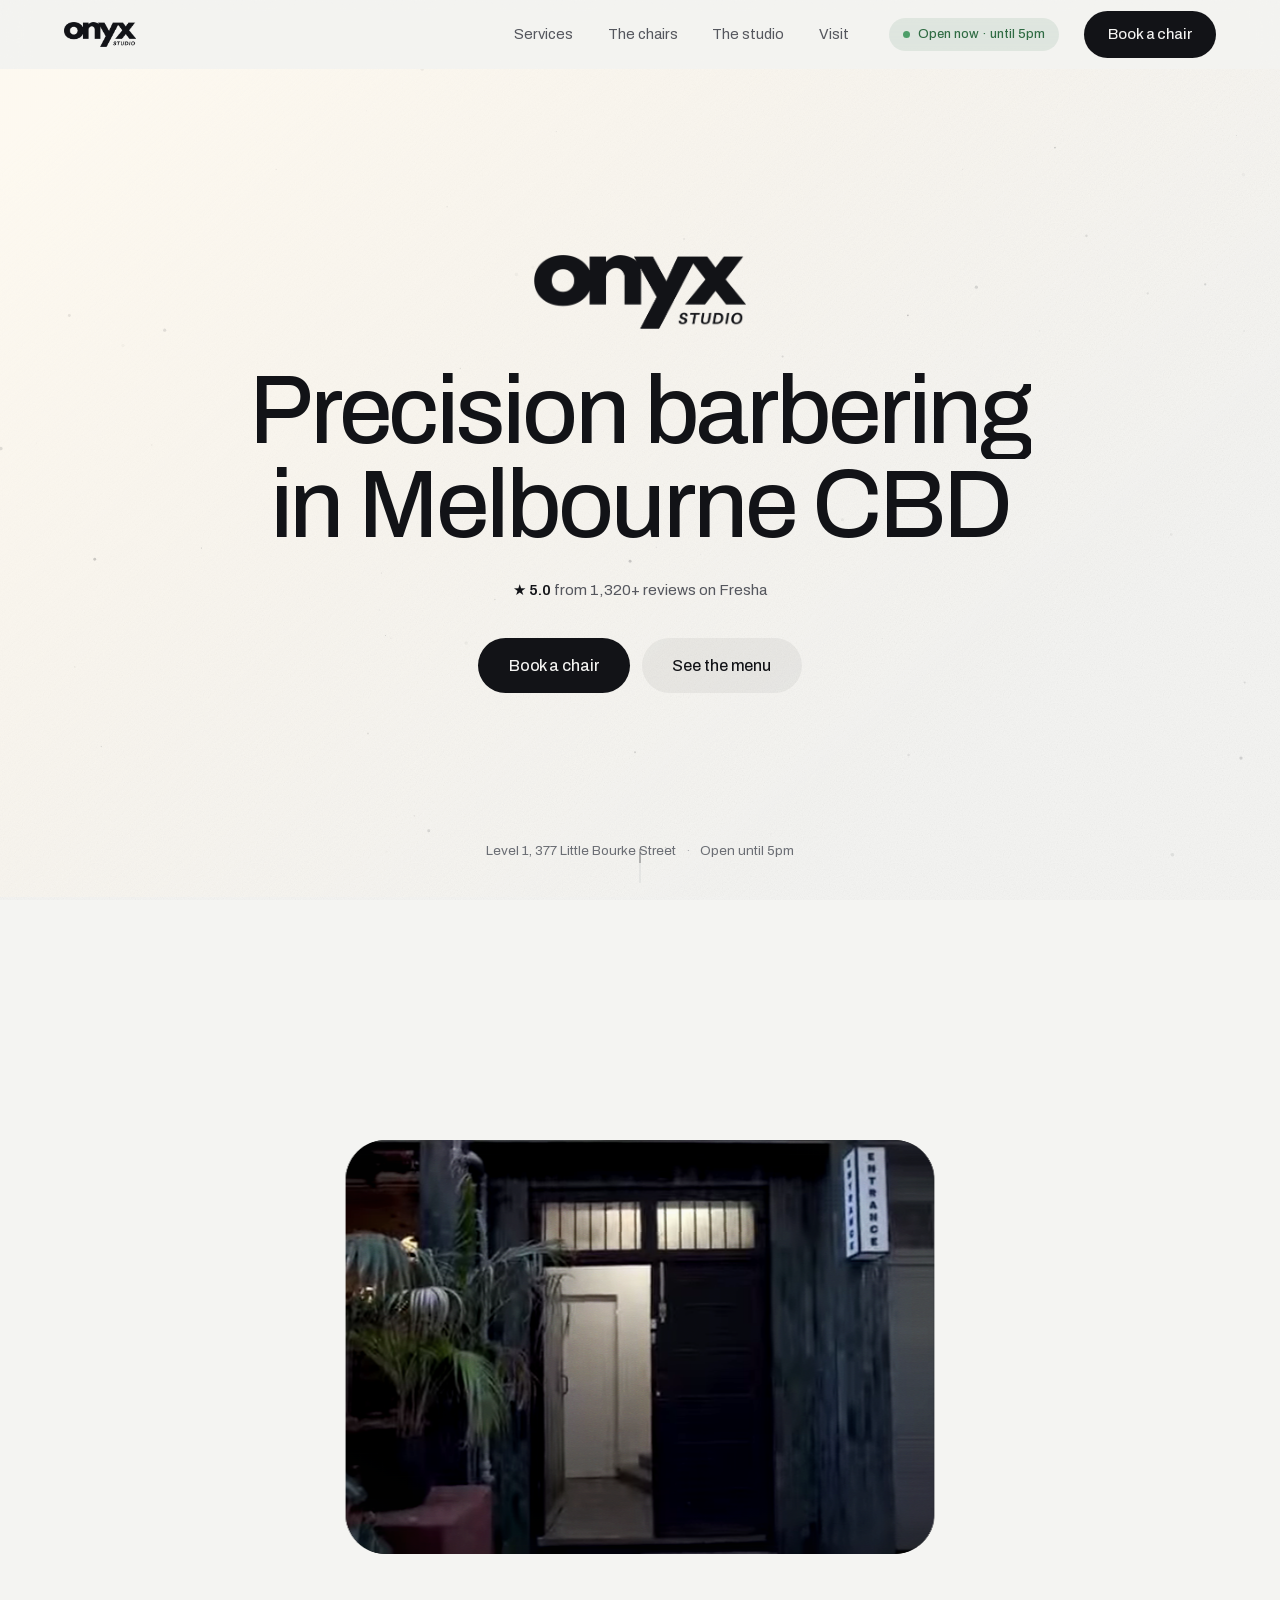
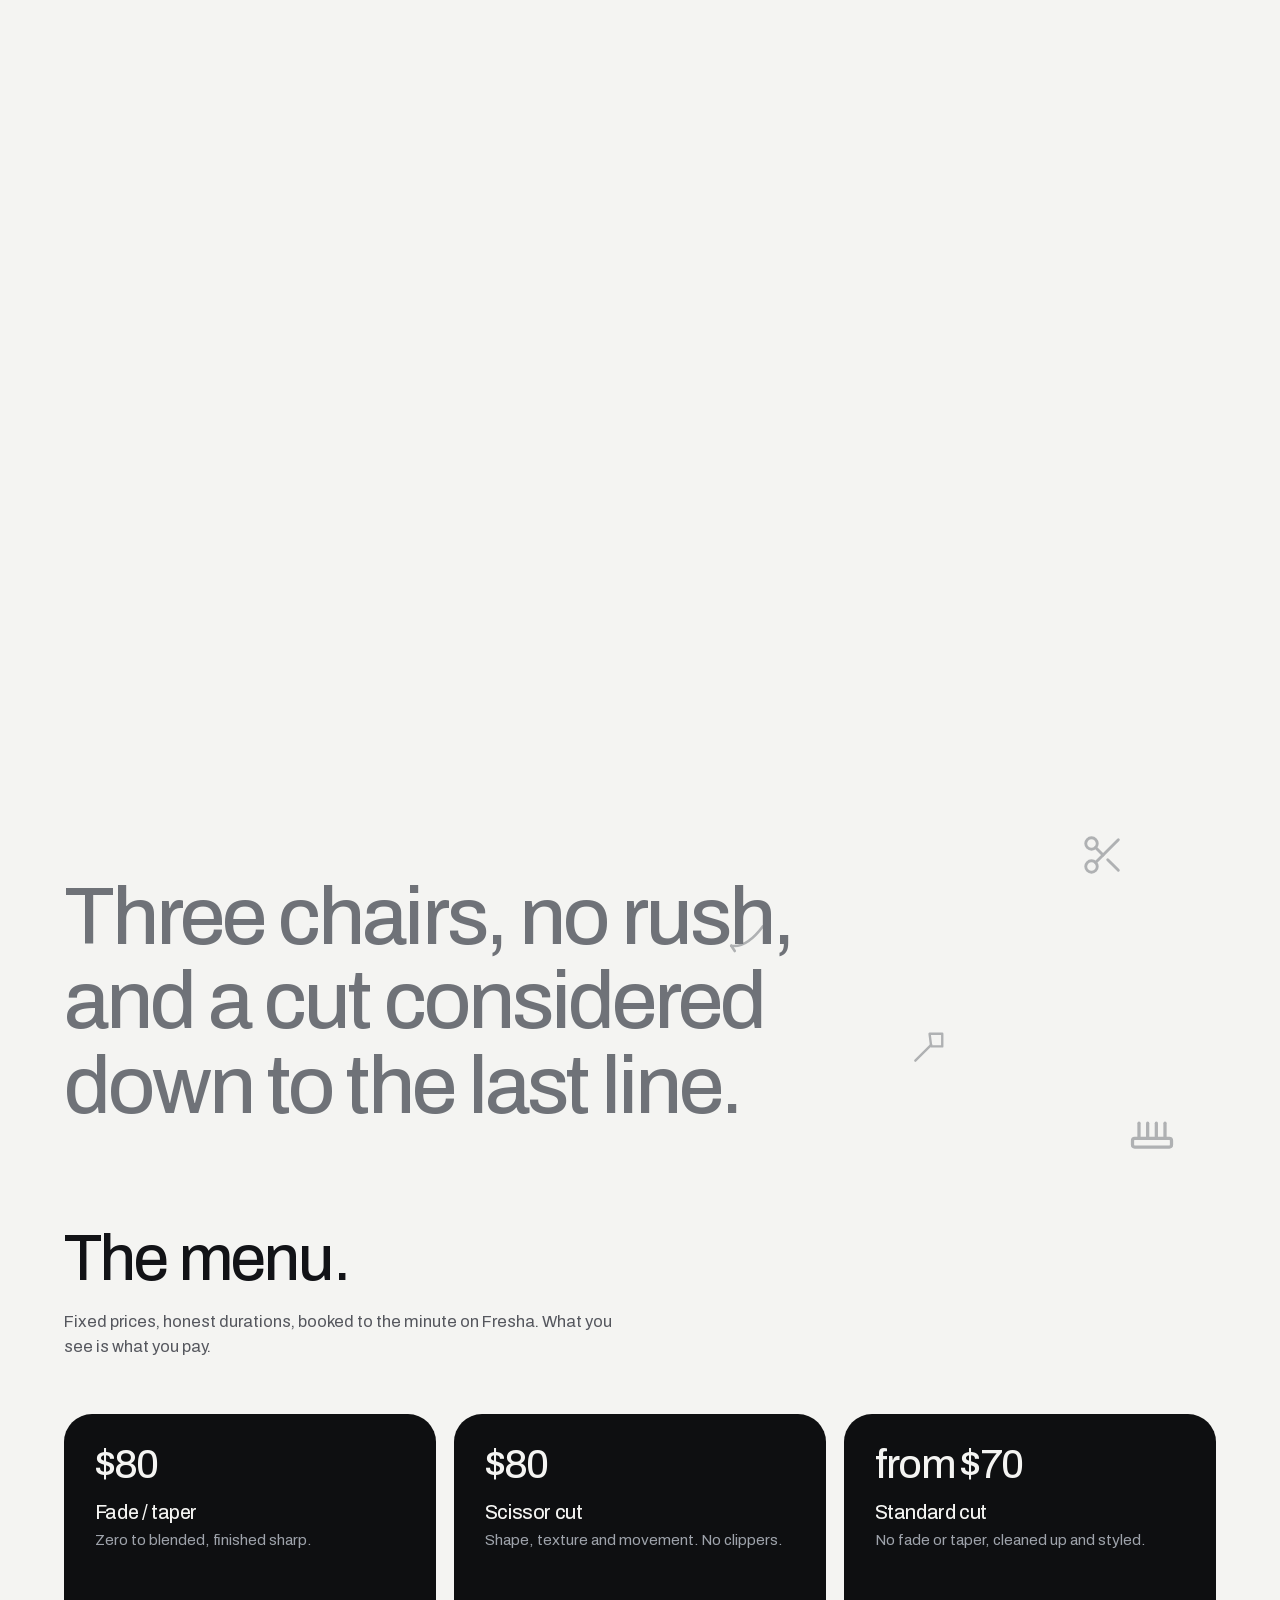
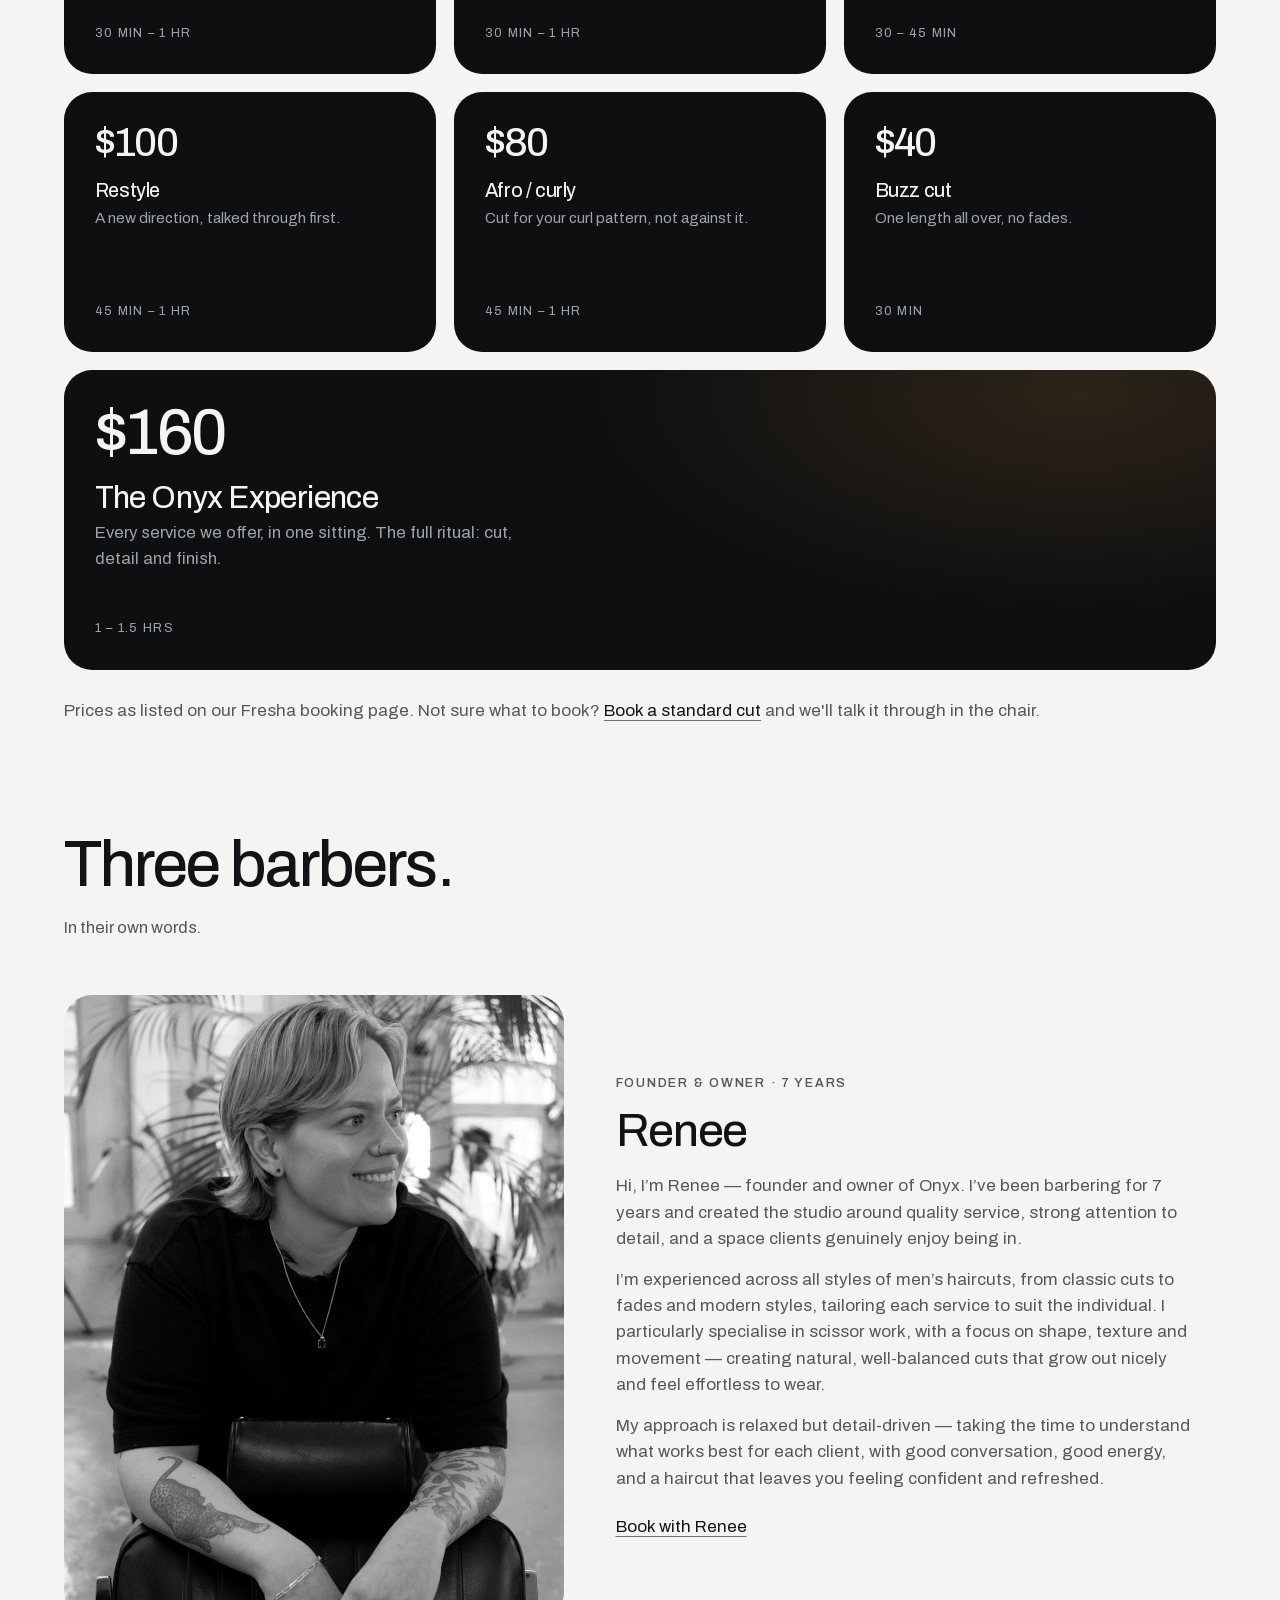
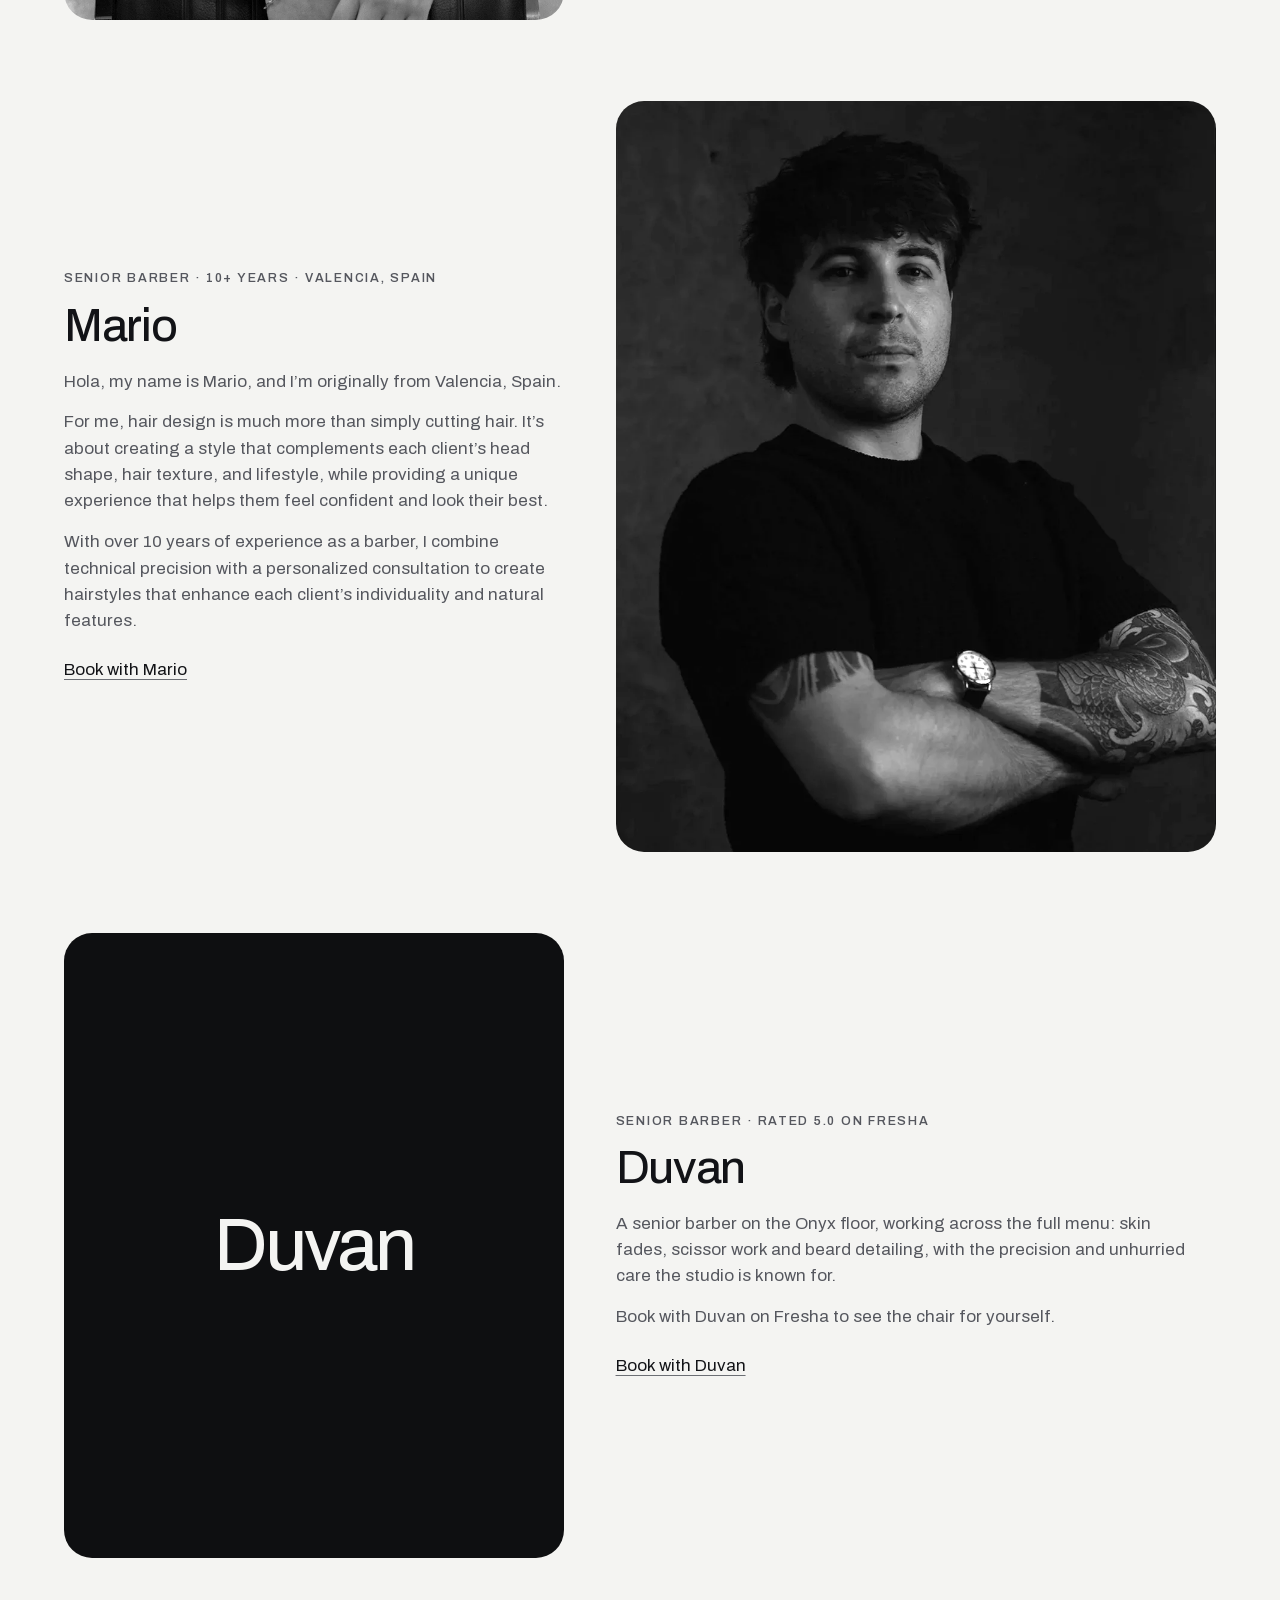
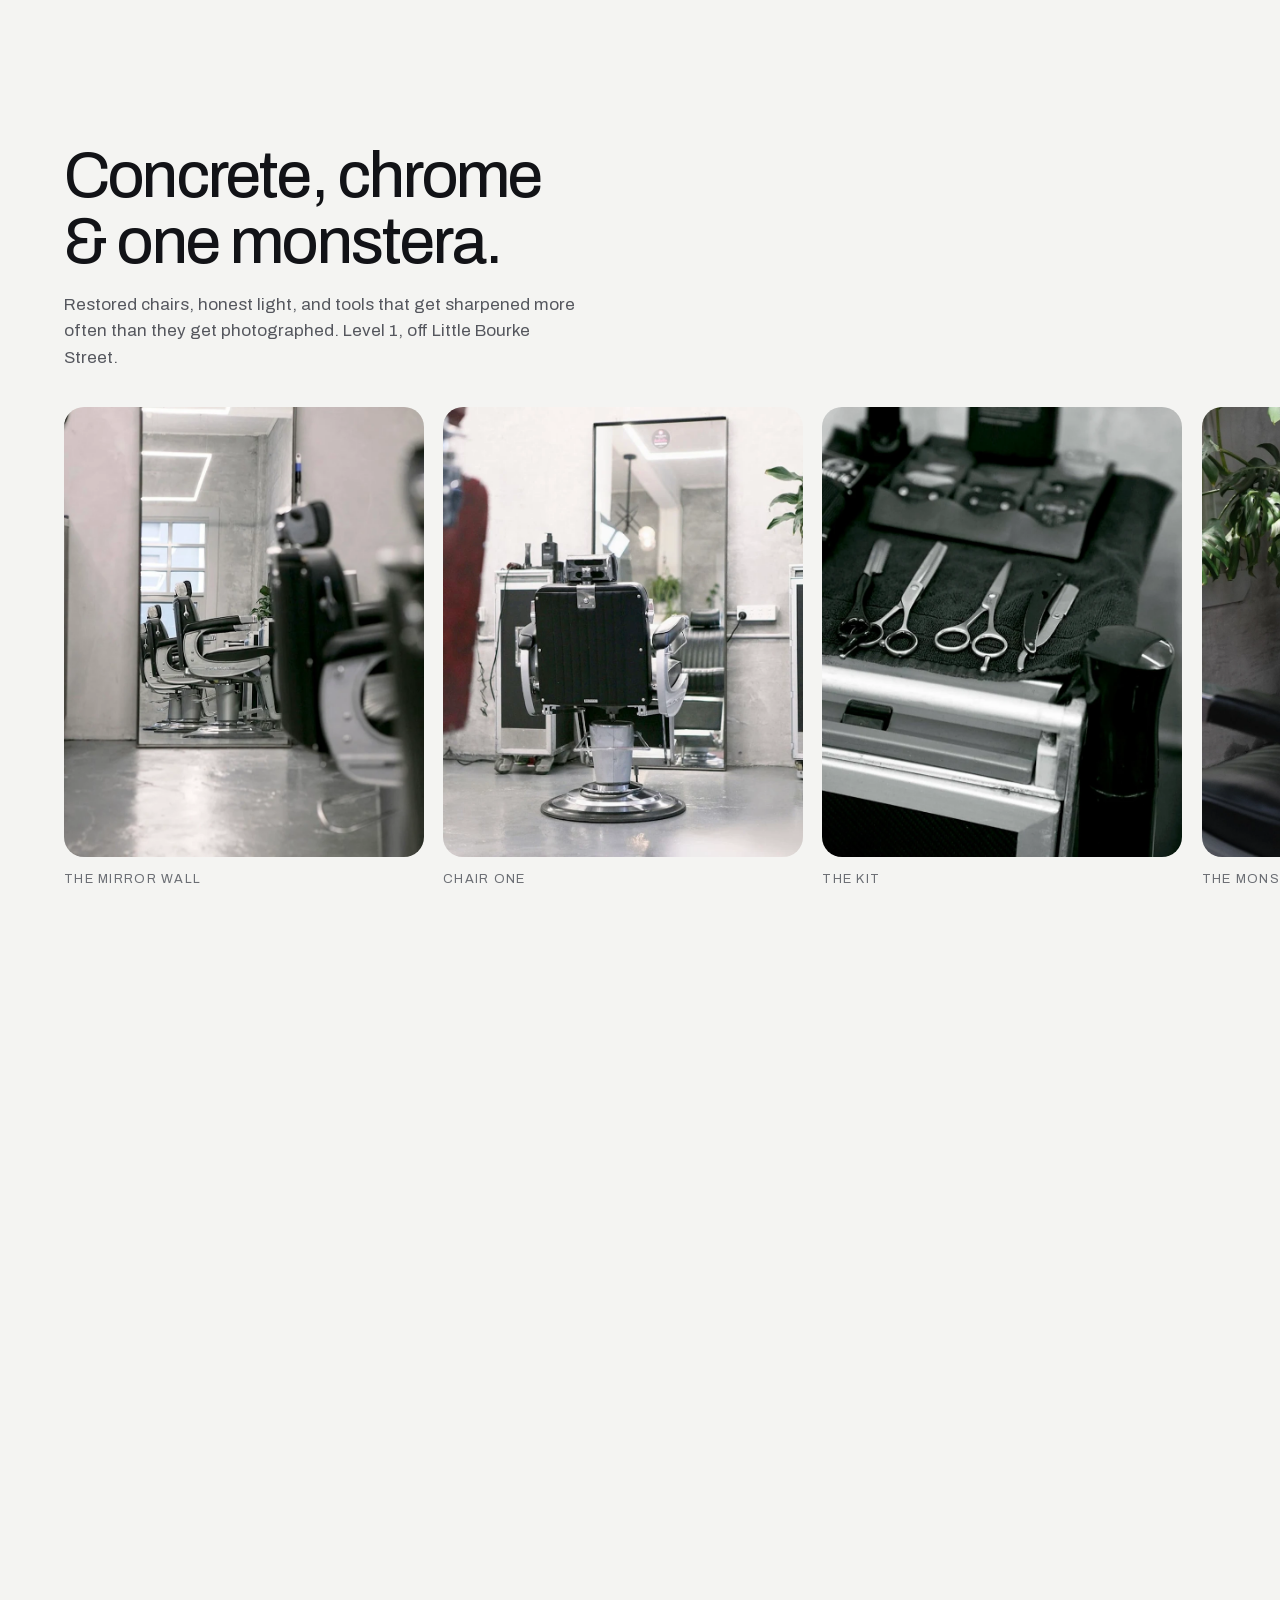
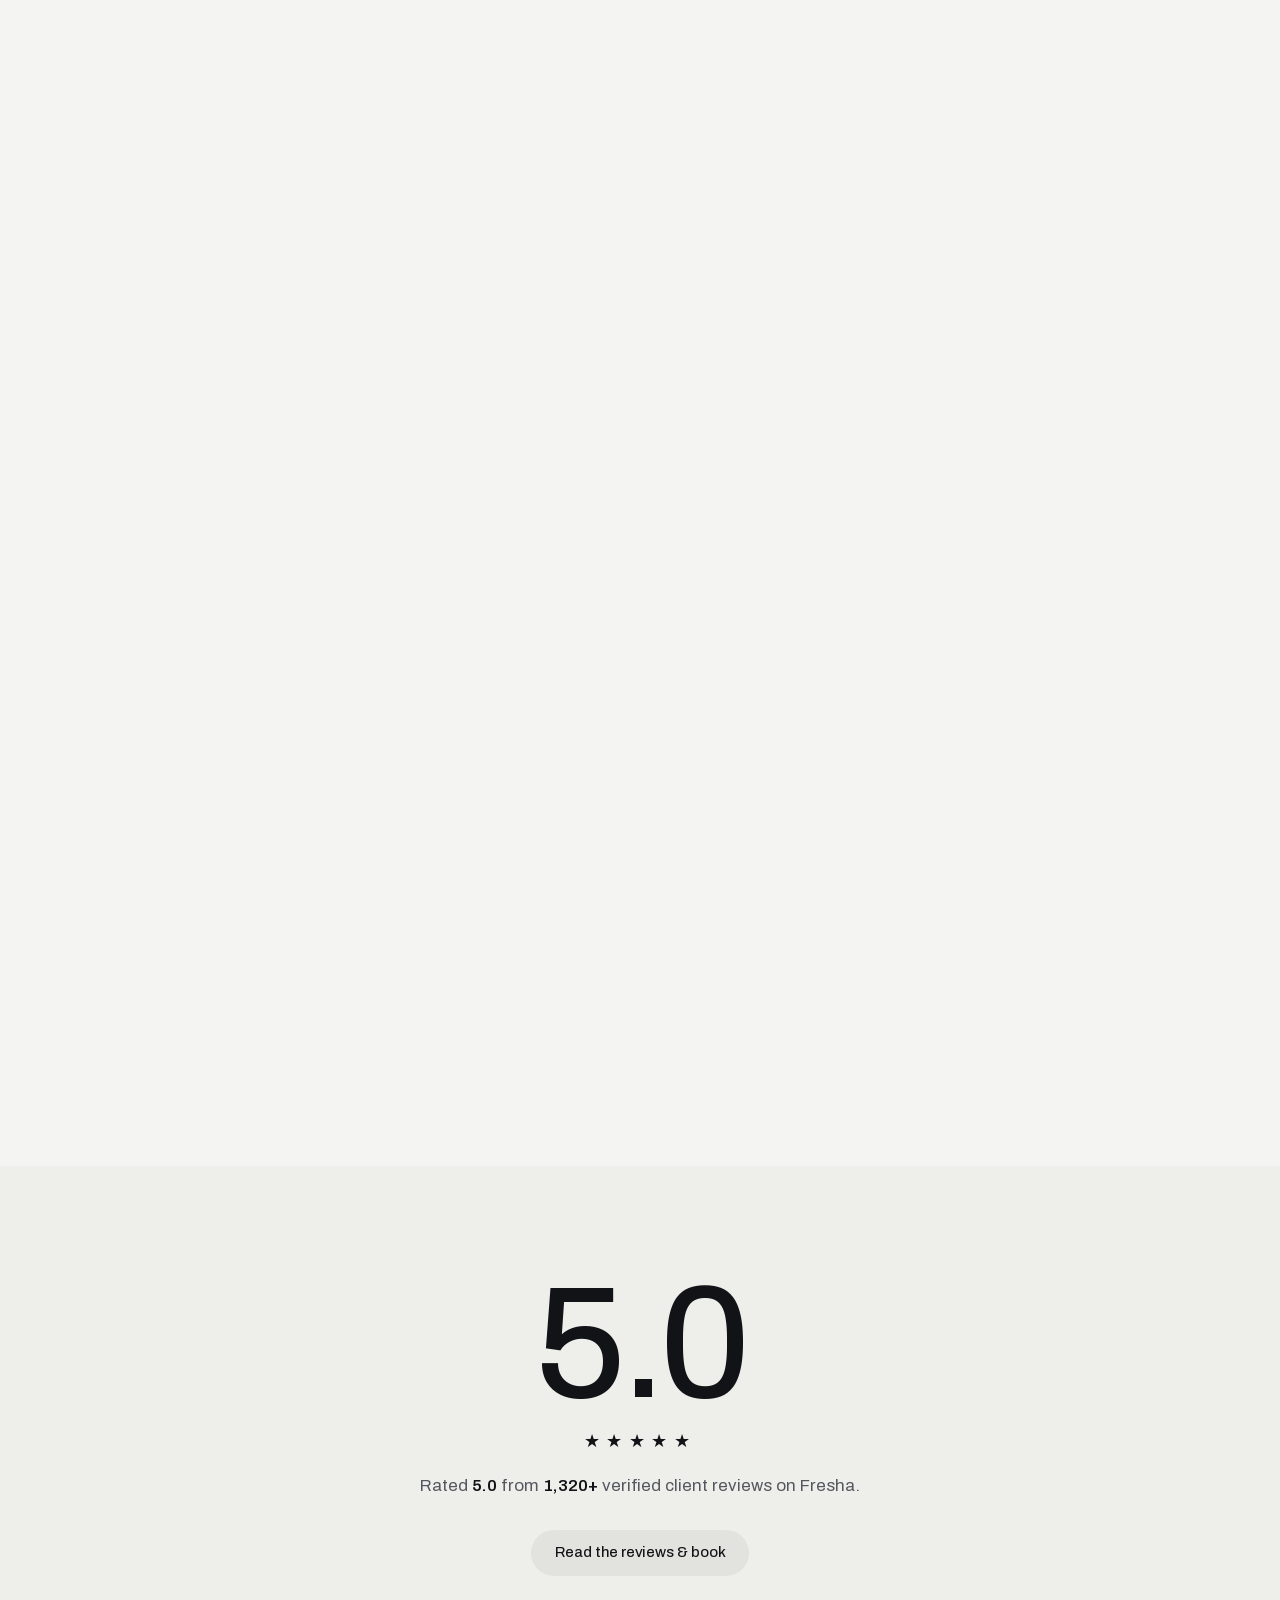
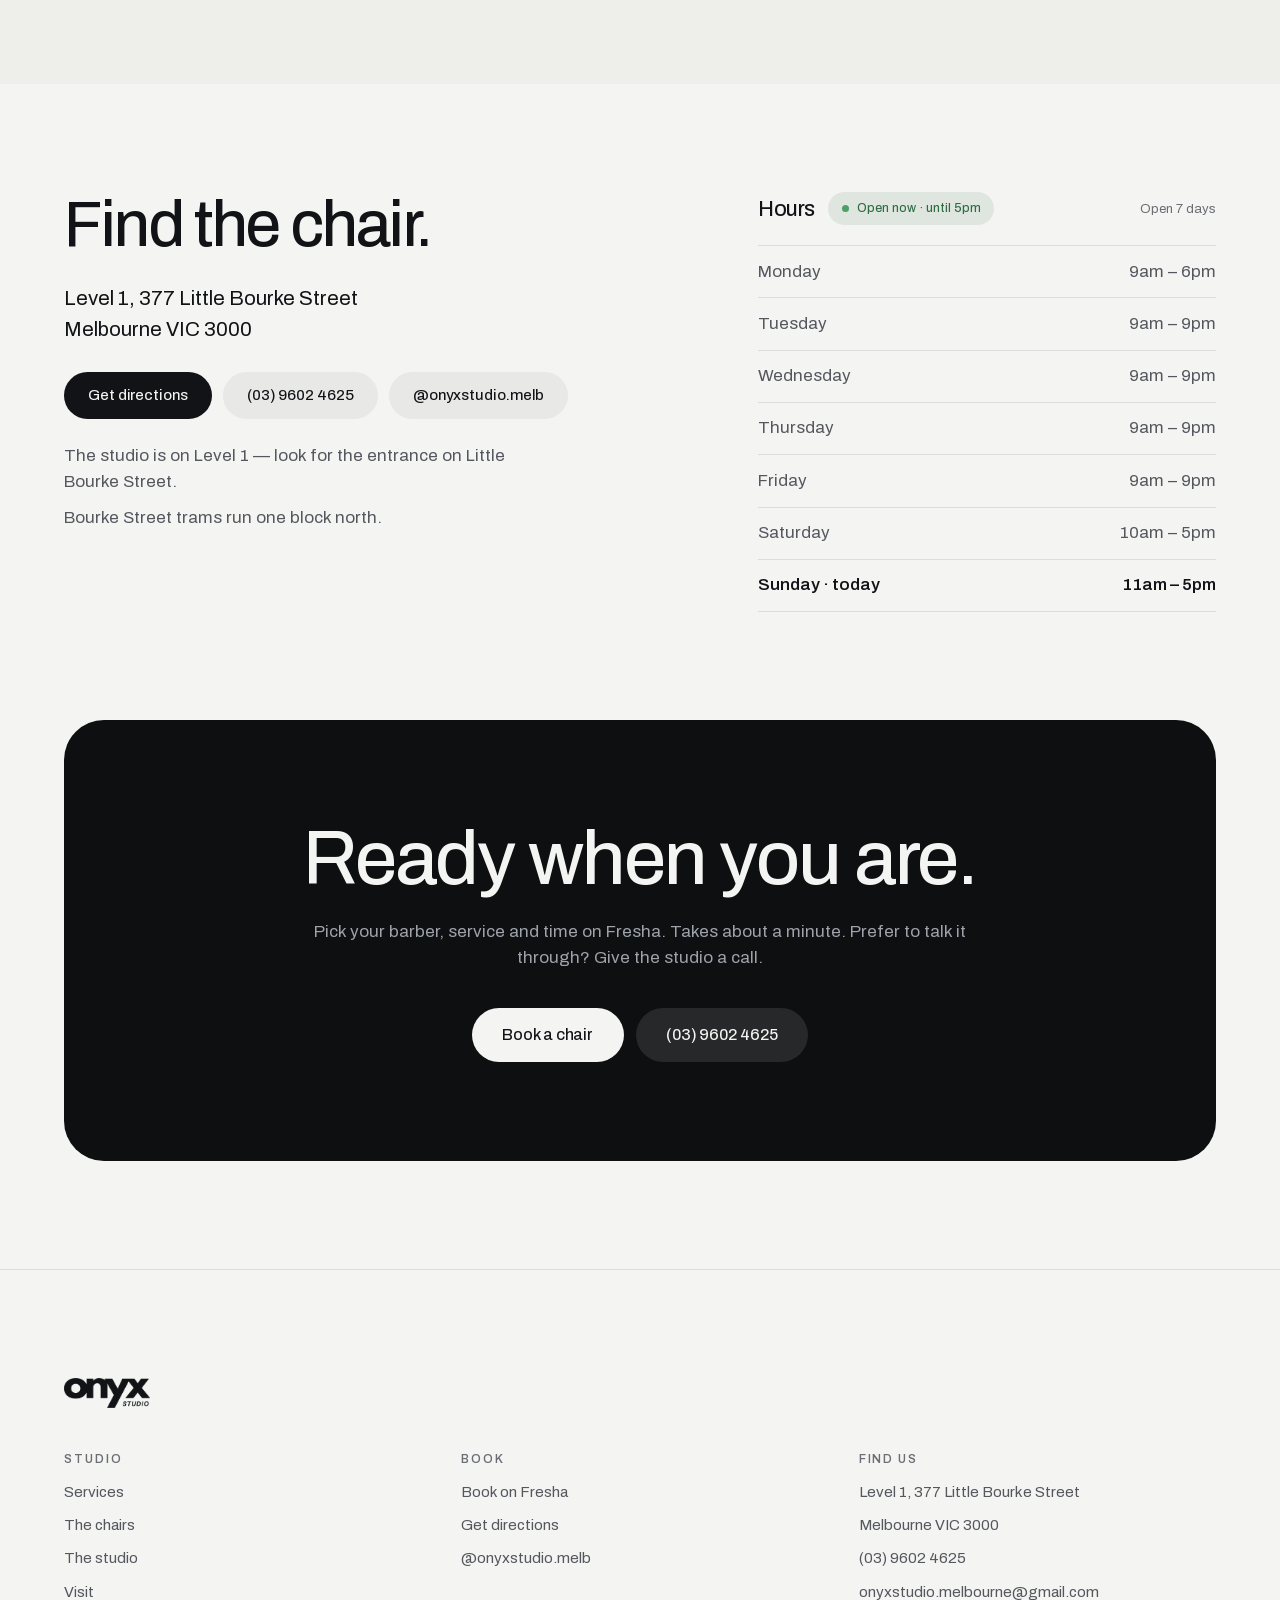
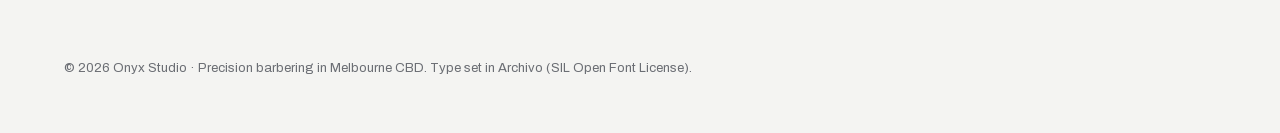
==== index.html @ f2cc2c09 "Remove two location claims that were never confirmed by the studio A prior session invented "up the " ====
<!DOCTYPE html>
<html lang="en">
<head>
  <meta charset="UTF-8">
  <meta name="viewport" content="width=device-width, initial-scale=1.0">
  <title>Barber Melbourne CBD | Onyx Studio — Book Online</title>
  <meta name="description" content="Onyx Studio — precision barbering on Little Bourke Street, Melbourne CBD. Rated 5.0 from 1,320+ reviews on Fresha. Book your chair online in under a minute.">

  <!-- ⚠️ UNPUBLISHED PITCH BUILD.
       This page is a proposal for Onyx Studio, not their official site.
       Delete the next line ONLY once Onyx have seen it and authorised
       publication. Until then it must stay out of search results so it
       cannot compete with onyxstudio.melbourne for their own name. -->
  <meta name="robots" content="noindex, nofollow">

  <link rel="canonical" href="https://onyxstudio.melbourne/">
  <meta name="theme-color" content="#F4F4F2" media="(prefers-color-scheme: light)">
  <meta name="theme-color" content="#0E0F11" media="(prefers-color-scheme: dark)">

  <!-- Link previews (WhatsApp / iMessage / socials) -->
  <meta property="og:type" content="website">
  <meta property="og:site_name" content="Onyx Studio">
  <meta property="og:title" content="Onyx Studio — Barber, Melbourne CBD">
  <meta property="og:description" content="Precision barbering on Little Bourke Street. Rated 5.0 from 1,320+ reviews. Book online in under a minute.">
  <meta property="og:url" content="https://onyxstudio.melbourne/">
  <meta property="og:image" content="https://onyxstudio.melbourne/images/onyx-hero-poster.jpg">
  <meta property="og:image:width" content="1920">
  <meta property="og:image:height" content="1080">
  <meta property="og:image:alt" content="Warm light through the windows of Onyx Studio, Melbourne CBD">
  <meta name="twitter:card" content="summary_large_image">

  <link rel="icon" href="images/favicon.svg" type="image/svg+xml">
  <link rel="icon" href="images/favicon-32.png" sizes="32x32" type="image/png">
  <link rel="apple-touch-icon" href="images/apple-touch-icon.png">
  <link rel="manifest" href="site.webmanifest">

  <!-- Archivo Variable, self-hosted (SIL Open Font License). No third-party
       request, so the type never blocks or flashes on a slow connection. -->
  <link rel="preload" href="fonts/archivo-latin.woff2" as="font" type="font/woff2" crossorigin>
  <link rel="stylesheet" href="styles.css?v=28">

  <script type="application/ld+json">
  {
    "@context": "https://schema.org",
    "@type": "HairSalon",
    "name": "Onyx Studio",
    "description": "Precision barbering in Melbourne CBD.",
    "url": "https://onyxstudio.melbourne/",
    "telephone": "+61 3 9602 4625",
    "email": "onyxstudio.melbourne@gmail.com",
    "image": "https://onyxstudio.melbourne/images/onyx-hero-poster.jpg",
    "priceRange": "$$",
    "currenciesAccepted": "AUD",
    "address": {
      "@type": "PostalAddress",
      "streetAddress": "Level 1, 377 Little Bourke Street",
      "addressLocality": "Melbourne",
      "addressRegion": "VIC",
      "postalCode": "3000",
      "addressCountry": "AU"
    },
    "openingHoursSpecification": [
      { "@type": "OpeningHoursSpecification", "dayOfWeek": "Monday", "opens": "09:00", "closes": "18:00" },
      { "@type": "OpeningHoursSpecification", "dayOfWeek": ["Tuesday","Wednesday","Thursday","Friday"], "opens": "09:00", "closes": "21:00" },
      { "@type": "OpeningHoursSpecification", "dayOfWeek": "Saturday", "opens": "10:00", "closes": "17:00" },
      { "@type": "OpeningHoursSpecification", "dayOfWeek": "Sunday", "opens": "11:00", "closes": "17:00" }
    ],
    "hasMap": "https://maps.app.goo.gl/zm2etbhuZQbDkgJt7",
    "sameAs": [
      "https://www.instagram.com/onyxstudio.melb/",
      "https://www.fresha.com/a/onyx-studio-melbourne-377-little-bourke-street-vw90huqt"
    ]
  }
  </script>
  <!-- Note: the 5.0 / 1,320+ rating is real and is shown on the page with its
       source named (Fresha). It is deliberately NOT declared as schema.org
       aggregateRating: those reviews were collected by Fresha, not by this
       site, and Google asks that aggregateRating reflect reviews the site
       itself hosts. Claiming them here would risk a structured-data penalty
       on Onyx's own domain. -->
</head>
<body>

  <a class="skip-link" href="#main">Skip to content</a>

  <noscript>
    <p class="noscript-note">
      This site works best with JavaScript on — it fills in the studio's live
      opening hours and booking links. Without it you can still reach us:
      call <a href="tel:+61396024625">(03) 9602 4625</a>, or book at
      <a href="https://www.fresha.com/a/onyx-studio-melbourne-377-little-bourke-street-vw90huqt">Fresha</a>.
    </p>
  </noscript>

  <!-- ===== Header ===== -->
  <header class="nav" id="top">
    <a class="brand" href="#top" aria-label="Onyx Studio home">
      <img class="brand-logo" src="images/logo-ink.png" alt="Onyx Studio" width="906" height="316">
    </a>

    <nav class="nav-links" aria-label="Main">
      <a href="#services">Services</a>
      <a href="#team">The chairs</a>
      <a href="#studio">The studio</a>
      <a href="#visit">Visit</a>
    </nav>

    <p class="status" data-status hidden>
      <span class="status-dot" aria-hidden="true"></span>
      <span class="status-text" data-status-text></span>
    </p>

    <button class="menu-toggle" type="button" aria-expanded="false" aria-controls="mobile-menu">
      <span class="menu-toggle-label">Menu</span>
    </button>

    <a class="btn btn-primary nav-cta" data-bind-href="booking" data-cta="book-nav" href="#visit">Book a chair</a>
  </header>

  <nav class="mobile-menu" id="mobile-menu" aria-label="Sections" hidden>
    <a href="#services">Services</a>
    <a href="#team">The chairs</a>
    <a href="#studio">The studio</a>
    <a href="#visit">Visit &amp; hours</a>
    <a data-bind-href="phone" data-cta="call-menu" href="#" data-bind="phone">(03) 9602 4625</a>
    <a class="mobile-menu-book" data-bind-href="booking" data-cta="book-menu" href="#visit">Book a chair</a>
  </nav>

  <main id="main">

  <!-- ===== 1 · Arrival ===== -->
  <section class="hero" data-scene="hero">
    <canvas class="light-canvas" data-light="day" aria-hidden="true"></canvas>
    <div class="hero-inner">
      <img class="hero-logo" src="images/logo-ink.png" alt="Onyx Studio" width="906" height="316" fetchpriority="high">
      <h1 class="hero-title">
        <span class="line"><span>Precision barbering</span></span>
        <span class="line"><span>in Melbourne CBD</span></span>
      </h1>
      <p class="hero-proof">
        <span class="star" aria-hidden="true">★</span>
        <strong data-bind="rating">5.0</strong> from <span data-bind="reviewCount">1,320+</span>
        reviews on <span data-bind="reviewSource">Fresha</span>
      </p>
      <div class="hero-actions">
        <a class="btn btn-primary btn-lg" data-bind-href="booking" data-cta="book-hero" href="#visit">Book a chair</a>
        <a class="btn btn-tint btn-lg" href="#services">See the menu</a>
      </div>
    </div>
    <div class="hero-foot">
      <span data-bind="addressLine1">Level 1, 377 Little Bourke Street</span>
      <span class="dot" aria-hidden="true">·</span>
      <span data-bind="todayHours">Melbourne VIC 3000</span>
    </div>
    <span class="scroll-cue" aria-hidden="true"><span></span></span>
  </section>

  <!-- ===== 2 · The room breathes (pinned) ===== -->
  <section class="reel" id="reel" aria-label="Inside the studio">
    <div class="reel-track" data-reel-track>
      <div class="reel-stage" data-reel-stage>
        <figure class="reel-frame" data-reel-frame>
          <video class="reel-video" data-reel-video muted loop playsinline preload="none"
                 poster="images/onyx-hero-poster.jpg" aria-label="Inside Onyx Studio">
            <source src="images/onyx-hero.webm" type="video/webm">
            <source src="images/onyx-hero.mp4" type="video/mp4">
          </video>
          <span class="reel-grain" aria-hidden="true"></span>
          <span class="reel-vignette" aria-hidden="true"></span>
        </figure>
        <p class="reel-line" data-reel-line>
          <span>Three chairs.</span> <span>No rush.</span>
        </p>
      </div>
    </div>
  </section>

  <!-- ===== 3 · The statement ===== -->
  <section class="statement" id="statement">
    <span class="glyph g1" aria-hidden="true"><!-- scissors -->
      <svg viewBox="0 0 24 24" fill="none" stroke="currentColor" stroke-width="1.5" stroke-linecap="round" stroke-linejoin="round"><circle cx="6" cy="6" r="3"/><circle cx="6" cy="18" r="3"/><line x1="20" y1="4" x2="8.12" y2="15.88"/><line x1="14.47" y1="14.48" x2="20" y2="20"/><line x1="8.12" y1="8.12" x2="12" y2="12"/></svg>
    </span>
    <span class="glyph g2" aria-hidden="true"><!-- razor -->
      <svg viewBox="0 0 24 24" fill="none" stroke="currentColor" stroke-width="1.5" stroke-linecap="round" stroke-linejoin="round"><path d="M4 20 L14 10"/><path d="M13 3 L21 3 L21 11 L14 11 Z"/></svg>
    </span>
    <span class="glyph g3" aria-hidden="true"><!-- comb -->
      <svg viewBox="0 0 24 24" fill="none" stroke="currentColor" stroke-width="1.5" stroke-linecap="round" stroke-linejoin="round"><rect x="3" y="14" width="18" height="4" rx="1"/><line x1="6" y1="14" x2="6" y2="7"/><line x1="10" y1="14" x2="10" y2="7"/><line x1="14" y1="14" x2="14" y2="7"/><line x1="18" y1="14" x2="18" y2="7"/></svg>
    </span>
    <span class="glyph g4" aria-hidden="true"><!-- straight razor -->
      <svg viewBox="0 0 24 24" fill="none" stroke="currentColor" stroke-width="1.5" stroke-linecap="round" stroke-linejoin="round"><path d="M3 17c6 1 12-3 18-11"/><path d="M3 17l2 3"/></svg>
    </span>
    <div class="statement-inner">
      <h2 id="statement-text" data-words>Three chairs, no rush, and a cut considered down to the last line.</h2>
    </div>
  </section>

  <!-- ===== 4 · The menu ===== -->
  <section class="services" id="services">
    <div class="section-head reveal">
      <h2>The menu.</h2>
      <p>Fixed prices, honest durations, booked to the minute on Fresha. What you see is what you pay.</p>
    </div>

    <div class="tile-grid">
      <a class="tile reveal" data-tilt data-bind-href="booking" data-cta="book-tile" href="#visit">
        <span class="tile-price">$80</span>
        <h3>Fade / taper</h3>
        <p>Zero to blended, finished sharp.</p>
        <span class="tile-meta">30 min – 1 hr</span>
      </a>
      <a class="tile reveal" data-tilt data-bind-href="booking" data-cta="book-tile" href="#visit">
        <span class="tile-price">$80</span>
        <h3>Scissor cut</h3>
        <p>Shape, texture and movement. No clippers.</p>
        <span class="tile-meta">30 min – 1 hr</span>
      </a>
      <a class="tile reveal" data-tilt data-bind-href="booking" data-cta="book-tile" href="#visit">
        <span class="tile-price">from $70</span>
        <h3>Standard cut</h3>
        <p>No fade or taper, cleaned up and styled.</p>
        <span class="tile-meta">30 – 45 min</span>
      </a>
      <a class="tile reveal" data-tilt data-bind-href="booking" data-cta="book-tile" href="#visit">
        <span class="tile-price">$100</span>
        <h3>Restyle</h3>
        <p>A new direction, talked through first.</p>
        <span class="tile-meta">45 min – 1 hr</span>
      </a>
      <a class="tile reveal" data-tilt data-bind-href="booking" data-cta="book-tile" href="#visit">
        <span class="tile-price">$80</span>
        <h3>Afro / curly</h3>
        <p>Cut for your curl pattern, not against it.</p>
        <span class="tile-meta">45 min – 1 hr</span>
      </a>
      <a class="tile reveal" data-tilt data-bind-href="booking" data-cta="book-tile" href="#visit">
        <span class="tile-price">$40</span>
        <h3>Buzz cut</h3>
        <p>One length all over, no fades.</p>
        <span class="tile-meta">30 min</span>
      </a>
      <a class="tile tile-feature reveal" data-tilt data-bind-href="booking" data-cta="book-tile-feature" href="#visit">
        <span class="tile-price">$160</span>
        <h3>The Onyx Experience</h3>
        <p>Every service we offer, in one sitting. The full ritual: cut, detail and finish.</p>
        <span class="tile-meta">1 – 1.5 hrs</span>
      </a>
    </div>

    <p class="services-note reveal">
      Prices as listed on our Fresha booking page. Not sure what to book?
      <a class="link" data-bind-href="booking" data-cta="book-note" href="#visit">Book a standard cut</a>
      and we'll talk it through in the chair.
    </p>
  </section>

  <!-- ===== 5 · The chairs ===== -->
  <section class="team" id="team">
    <div class="section-head reveal">
      <h2>Three barbers.</h2>
      <p>In their own words.</p>
    </div>

    <div class="chairs">
      <article class="chair reveal">
        <div class="chair-photo">
          <img src="images/renee.webp" alt="Renee, founder and owner of Onyx Studio, seated on a barber chair" width="1000" height="1430" loading="lazy" decoding="async">
        </div>
        <div class="chair-body">
          <p class="chair-role">Founder &amp; owner · 7 years</p>
          <h3>Renee</h3>
          <p>Hi, I’m Renee — founder and owner of Onyx. I’ve been barbering for 7 years and created the studio around quality service, strong attention to detail, and a space clients genuinely enjoy being in.</p>
          <p>I’m experienced across all styles of men’s haircuts, from classic cuts to fades and modern styles, tailoring each service to suit the individual. I particularly specialise in scissor work, with a focus on shape, texture and movement — creating natural, well-balanced cuts that grow out nicely and feel effortless to wear.</p>
          <p>My approach is relaxed but detail-driven — taking the time to understand what works best for each client, with good conversation, good energy, and a haircut that leaves you feeling confident and refreshed.</p>
          <a class="link" data-bind-href="booking" data-cta="book-renee" href="#visit">Book with Renee</a>
        </div>
      </article>

      <article class="chair chair-reverse reveal">
        <div class="chair-photo">
          <img src="images/mario.webp" alt="Mario, senior barber at Onyx Studio, arms folded" width="1000" height="1507" loading="lazy" decoding="async">
        </div>
        <div class="chair-body">
          <p class="chair-role">Senior barber · 10+ years · Valencia, Spain</p>
          <h3>Mario</h3>
          <p>Hola, my name is Mario, and I’m originally from Valencia, Spain.</p>
          <p>For me, hair design is much more than simply cutting hair. It’s about creating a style that complements each client’s head shape, hair texture, and lifestyle, while providing a unique experience that helps them feel confident and look their best.</p>
          <p>With over 10 years of experience as a barber, I combine technical precision with a personalized consultation to create hairstyles that enhance each client’s individuality and natural features.</p>
          <a class="link" data-bind-href="booking" data-cta="book-mario" href="#visit">Book with Mario</a>
        </div>
      </article>

      <article class="chair chair-plate reveal">
        <div class="chair-photo chair-photo-type">
          <span class="plate-name" aria-hidden="true">Duvan</span>
        </div>
        <div class="chair-body">
          <p class="chair-role">Senior barber · rated 5.0 on Fresha</p>
          <h3>Duvan</h3>
          <p>A senior barber on the Onyx floor, working across the full menu: skin fades, scissor work and beard detailing, with the precision and unhurried care the studio is known for.</p>
          <p>Book with Duvan on Fresha to see the chair for yourself.</p>
          <a class="link" data-bind-href="booking" data-cta="book-duvan" href="#visit">Book with Duvan</a>
        </div>
      </article>
    </div>
  </section>

  <!-- ===== 6 · The studio (pinned horizontal) ===== -->
  <section class="studio" id="studio" aria-label="Photos of the studio">
    <div class="studio-track" data-rail-track>
      <div class="studio-stage" data-rail-stage>
        <div class="studio-head">
          <h2>Concrete, chrome<br>&amp; one monstera.</h2>
          <p>Restored chairs, honest light, and tools that get sharpened more often than they get photographed. Level 1, off Little Bourke Street.</p>
        </div>
        <div class="rail" data-rail tabindex="0" aria-label="Studio photos — scroll sideways to see more">
          <figure class="plate"><img src="images/mirror-row.webp" alt="Barber chairs reflected in a leaning floor mirror at Onyx Studio" width="815" height="1020" loading="lazy" decoding="async"><figcaption>the mirror wall</figcaption></figure>
          <figure class="plate"><img src="images/chair-mirror.webp" alt="A black barber chair in front of a tall mirror" width="815" height="1020" loading="lazy" decoding="async"><figcaption>chair one</figcaption></figure>
          <figure class="plate"><img src="images/tools.webp" alt="Shears, thinning scissors and an open razor laid out on a towel" width="821" height="1020" loading="lazy" decoding="async"><figcaption>the kit</figcaption></figure>
          <figure class="plate"><img src="images/monstera.webp" alt="A monstera plant behind a black barber chair" width="816" height="1020" loading="lazy" decoding="async"><figcaption>the monstera</figcaption></figure>
          <figure class="plate"><img src="images/hero-chair.webp" alt="A barber chair beneath the studio skylight" width="816" height="1020" loading="lazy" decoding="async"><figcaption>under the skylight</figcaption></figure>
        </div>
      </div>
    </div>
  </section>

  <!-- ===== 7 · Proof ===== -->
  <section class="proof">
    <div class="proof-inner reveal">
      <p class="proof-score"><span data-count="5.0" data-count-decimals="1">5.0</span></p>
      <p class="proof-stars" aria-hidden="true">★★★★★</p>
      <p class="proof-label">
        Rated <strong data-bind="rating">5.0</strong> from
        <strong data-bind="reviewCount">1,320+</strong>
        verified client reviews on <span data-bind="reviewSource">Fresha</span>.
      </p>
      <a class="btn btn-tint" data-bind-href="booking" data-cta="book-proof" href="#visit">Read the reviews &amp; book</a>
    </div>
  </section>

  <!-- ===== 8 · Visit ===== -->
  <section class="visit" id="visit">
    <div class="visit-grid">
      <div class="visit-info reveal">
        <h2>Find the chair.</h2>
        <address>
          <span data-bind="addressLine1">Level 1, 377 Little Bourke Street</span><br>
          <span data-bind="addressLine2">Melbourne VIC 3000</span>
        </address>
        <div class="visit-actions">
          <a class="btn btn-primary" data-bind-href="maps" data-cta="directions" href="#" target="_blank" rel="noopener">Get directions</a>
          <a class="btn btn-tint" data-bind-href="phone" data-cta="call-visit" href="#" data-bind="phone">(03) 9602 4625</a>
          <a class="btn btn-tint" data-bind-href="instagram" data-cta="instagram" href="#" target="_blank" rel="noopener" data-bind="instagramHandle">@onyxstudio.melb</a>
        </div>
        <p class="visit-note" data-bind="locationNote" hidden></p>
        <p class="visit-note" data-bind="transport" hidden></p>
      </div>

      <div class="visit-hours reveal">
        <div class="hours-head">
          <h3>Hours</h3>
          <p class="status status-inline" data-status hidden>
            <span class="status-dot" aria-hidden="true"></span>
            <span class="status-text" data-status-text></span>
          </p>
          <p class="hours-every-day" data-open-every-day hidden></p>
        </div>
        <dl class="hours" data-hours></dl>
      </div>
    </div>
  </section>

  <!-- ===== 9 · Finale ===== -->
  <section class="finale">
    <div class="finale-card">
      <canvas class="light-canvas" data-light="night" aria-hidden="true"></canvas>
      <div class="finale-inner reveal">
        <h2>Ready when you are.</h2>
        <p>Pick your barber, service and time on Fresha. Takes about a minute. Prefer to talk it through? Give the studio a call.</p>
        <div class="finale-actions">
          <a class="btn btn-invert btn-lg" data-bind-href="booking" data-cta="book-finale" href="#">Book a chair</a>
          <a class="btn btn-invert-tint btn-lg" data-bind-href="phone" data-cta="call-finale" href="#" data-bind="phone">(03) 9602 4625</a>
        </div>
      </div>
    </div>
  </section>

  </main>

  <!-- ===== Footer ===== -->
  <footer class="footer">
    <div class="footer-inner">
      <img class="footer-logo" src="images/logo-ink.png" alt="Onyx Studio" width="906" height="316" loading="lazy">
      <div class="footer-cols">
        <div class="footer-col">
          <h3>Studio</h3>
          <a href="#services">Services</a>
          <a href="#team">The chairs</a>
          <a href="#studio">The studio</a>
          <a href="#visit">Visit</a>
        </div>
        <div class="footer-col">
          <h3>Book</h3>
          <a data-bind-href="booking" data-cta="book-footer" href="#" target="_blank" rel="noopener">Book on Fresha</a>
          <a data-bind-href="maps" data-cta="directions-footer" href="#" target="_blank" rel="noopener">Get directions</a>
          <a data-bind-href="instagram" href="#" target="_blank" rel="noopener" data-bind="instagramHandle">@onyxstudio.melb</a>
        </div>
        <div class="footer-col">
          <h3>Find us</h3>
          <span data-bind="addressLine1">Level 1, 377 Little Bourke Street</span>
          <span data-bind="addressLine2">Melbourne VIC 3000</span>
          <a data-bind-href="phone" data-cta="call-footer" href="#" data-bind="phone">(03) 9602 4625</a>
          <a data-bind-href="email" href="#" data-bind="email">onyxstudio.melbourne@gmail.com</a>
        </div>
      </div>
      <p class="footer-legal">© <span data-year>2026</span> Onyx Studio · Precision barbering in Melbourne CBD. Type set in Archivo (SIL Open Font License).</p>
    </div>
  </footer>

  <!-- Thumb-reachable booking bar, phones only, appears past the hero -->
  <a class="book-bar" data-bind-href="booking" data-cta="book-bar" href="#visit">
    <span>Book a chair</span>
    <span class="book-bar-proof" aria-hidden="true">★ <span data-bind="rating">5.0</span> · <span data-bind="reviewCount">1,320+</span></span>
  </a>

  <script src="config.js?v=28"></script>
  <script src="motion.js?v=28"></script>
  <script src="script.js?v=28"></script>
</body>
</html>
---- styles.css ----
/* ==========================================================================
   ONYX STUDIO — "The Room"

   The palette is taken from the studio's own photographs: polished concrete,
   black leather and chrome, and the green of the plants by the window. Colour
   is rationed to exactly two events — the live Open badge (green) and the
   warm light inside the canvas light-field (amber). Everything else is ink.

   You shouldn't need to edit this file to change business details.
   Those all live in config.js.
   ========================================================================== */

/* --- Archivo Variable, self-hosted. SIL Open Font License. ---------------
   Chosen over Inter deliberately. Inter is the default face of everything
   built in the last three years, and a studio selling precision shouldn't
   sound like everything else. Archivo comes from newsprint and signage: it
   sets narrower, so display type can be large without shouting, it has grip
   in the letterforms that suits concrete and steel, and its numerals carry
   the price tiles — which are doing real work on this page. */
@font-face {
  font-family: "Archivo";
  src: url("fonts/archivo-latin.woff2") format("woff2");
  font-weight: 100 900;
  font-style: normal;
  font-display: swap;
}

:root {
  /* --- Surfaces: the room ------------------------------------------------ */
  --concrete:      #f4f4f2;   /* the floor and the walls */
  --concrete-warm: #eeeeeb;   /* a band, one step down */
  --leather:       #0e0f11;   /* the chairs */

  /* --- Ink: two, as the system demands ----------------------------------- */
  --ink:           #121317;
  --ink-muted:     #55575e;
  /* Every grey here is measured against the concrete. --ink-faint carries
     small 12–13px labels, so it has to clear 4.5:1, not 3:1 — the obvious
     #8a8d95 only reaches 3.02:1 and fails them all. */
  --ink-faint:     #6b6e74;   /* 4.64:1 — captions, roles, footer labels */
  --ink-dim:       #6f7278;   /* 4.38:1 — unlit statement words (large type) */
  --on-dark:       #f4f4f2;
  --on-dark-muted: #9ea3ab;

  /* --- The two colour events --------------------------------------------- */
  --green:     #2f6b43;   /* the plants — the live Open badge, nothing else */
  --green-lit: #4e9e68;
  --amber:     #e8a33d;   /* the pendant bulbs — the light-field only */

  /* --- Fills -------------------------------------------------------------- */
  --tint:        rgba(18, 19, 23, 0.055);
  --tint-strong: rgba(18, 19, 23, 0.10);
  --tint-invert: rgba(244, 244, 242, 0.11);
  --hairline:    rgba(18, 19, 23, 0.10);

  /* --- Type --------------------------------------------------------------- */
  --font: "Archivo", -apple-system, BlinkMacSystemFont, "Segoe UI", Roboto, Helvetica, Arial, sans-serif;
  --w-body:    400;
  --w-display: 450;   /* the signature weight — the whole personality */
  --w-strong:  560;

  /* --- Geometry ----------------------------------------------------------- */
  --pill:   9999px;
  --r-card: 28px;
  --r-lg:   40px;

  /* --- Rhythm ------------------------------------------------------------- */
  --max:  1632px;
  --pad:  clamp(1.25rem, 5vw, 5rem);
  --band: clamp(5rem, 12vh, 9.5rem);
}

/* ==========================================================================
   Base
   ========================================================================== */

*, *::before, *::after { box-sizing: border-box; }

html { -webkit-text-size-adjust: 100%; scroll-behavior: smooth; }

body {
  margin: 0;
  background: var(--concrete);
  color: var(--ink);
  font-family: var(--font);
  font-weight: var(--w-body);
  font-size: clamp(1rem, 0.97rem + 0.15vw, 1.0625rem);
  line-height: 1.55;
  font-synthesis-weight: none;
  -webkit-font-smoothing: antialiased;
  overflow-x: hidden;
}

/* A mineral grain over the whole page. It is what stops a flat off-white
   reading as "unstyled", and it matches the concrete in the photographs. */
body::before {
  content: "";
  position: fixed;
  inset: 0;
  z-index: 1;
  pointer-events: none;
  opacity: 0.5;
  mix-blend-mode: multiply;
  background-image: url("data:image/svg+xml,%3Csvg xmlns='http://www.w3.org/2000/svg' width='160' height='160'%3E%3Cfilter id='n'%3E%3CfeTurbulence type='fractalNoise' baseFrequency='0.85' numOctaves='3'/%3E%3CfeColorMatrix type='saturate' values='0'/%3E%3C/filter%3E%3Crect width='160' height='160' filter='url(%23n)' opacity='0.22'/%3E%3C/svg%3E");
}

h1, h2, h3, h4 {
  font-weight: var(--w-display);
  letter-spacing: -0.028em;
  line-height: 1.04;
  margin: 0;
  text-wrap: balance;
}

p { margin: 0; }
img, video, canvas { display: block; max-width: 100%; }
a { color: inherit; }

/* Anchor links must not drop their heading behind the sticky header. */
section[id], main[id] { scroll-margin-top: 88px; }

:focus-visible {
  outline: 2px solid var(--ink);
  outline-offset: 3px;
  border-radius: 4px;
}

.skip-link {
  position: absolute;
  left: -9999px;
  top: 0;
  z-index: 200;
  background: var(--ink);
  color: var(--concrete);
  padding: 0.75rem 1.25rem;
  border-radius: 0 0 12px 0;
}
.skip-link:focus { left: 0; }

.noscript-note {
  position: relative;
  z-index: 10;
  margin: 0;
  padding: 0.9rem var(--pad);
  background: var(--ink);
  color: var(--concrete);
  font-size: 0.9rem;
}
.noscript-note a { color: #fff; }

/* There is deliberately no `.eyebrow` here any more. A small tracked
   uppercase label above every section heading (SERVICES / THE CHAIRS /
   VISIT / BOOKING) is the most over-used scaffold on the web right now, and
   all six were restating the heading directly beneath them. The headings can
   carry their own sections. */

.link {
  color: var(--ink);
  text-decoration: underline;
  text-underline-offset: 0.22em;
  text-decoration-thickness: 1px;
  text-decoration-color: var(--ink-faint);
  transition: text-decoration-color 0.2s;
}
.link:hover { text-decoration-color: var(--ink); }

/* ==========================================================================
   Buttons — pill everything
   ========================================================================== */

.btn {
  display: inline-flex;
  align-items: center;
  justify-content: center;
  gap: 0.5rem;
  min-height: 46px;
  padding: 0.72rem 1.5rem;
  border-radius: var(--pill);
  font-size: 0.95rem;
  font-weight: var(--w-display);
  letter-spacing: -0.006em;
  text-decoration: none;
  white-space: nowrap;
  border: 0;
  cursor: pointer;
  transition: background-color 0.22s ease, color 0.22s ease,
              transform 0.22s cubic-bezier(0.2, 0.8, 0.2, 1);
}
.btn:active { transform: scale(0.975); }

.btn-lg { min-height: 54px; padding: 0.9rem 1.9rem; font-size: 1.02rem; }

.btn-primary { background: var(--ink); color: var(--concrete); }
.btn-primary:hover { background: #000; }

.btn-tint { background: var(--tint); color: var(--ink); }
.btn-tint:hover { background: var(--tint-strong); }

.btn-invert { background: var(--concrete); color: var(--ink); }
.btn-invert:hover { background: #fff; }

.btn-invert-tint { background: var(--tint-invert); color: var(--on-dark); }
.btn-invert-tint:hover { background: rgba(244, 244, 242, 0.18); }

/* ==========================================================================
   Header
   ========================================================================== */

.nav {
  position: sticky;
  top: 0;
  z-index: 100;
  display: flex;
  align-items: center;
  gap: clamp(0.75rem, 2vw, 2rem);
  padding: 0.7rem var(--pad);
  background: rgba(244, 244, 242, 0.72);
  backdrop-filter: saturate(150%) blur(14px);
  -webkit-backdrop-filter: saturate(150%) blur(14px);
  transition: box-shadow 0.3s, background-color 0.3s;
}
.nav.is-scrolled {
  background: rgba(244, 244, 242, 0.9);
  box-shadow: 0 1px 0 var(--hairline);
}

/* While the video fills the screen the header would sit as a bright bar
   across a dark plate. Invert it instead, so the film keeps the frame. */
html.is-dark .nav {
  background: rgba(14, 15, 17, 0.55);
  box-shadow: none;
  color: var(--on-dark);
}
html.is-dark .brand-logo { filter: invert(1); }
html.is-dark .nav-links a { color: var(--on-dark-muted); }
html.is-dark .nav-links a:hover { background: var(--tint-invert); color: var(--on-dark); }
html.is-dark .nav .status { background: var(--tint-invert); color: var(--on-dark-muted); }
html.is-dark .nav .status.is-open { color: var(--green-lit); background: rgba(78, 158, 104, 0.16); }
html.is-dark .nav-cta { background: var(--concrete); color: var(--ink); }
html.is-dark .menu-toggle { background: var(--tint-invert); color: var(--on-dark); }

.brand { display: flex; align-items: center; flex: 0 0 auto; }
.brand-logo { width: auto; height: 25px; }

.nav-links { display: flex; gap: 0.25rem; margin-left: auto; }
.nav-links a {
  padding: 0.5rem 0.95rem;
  border-radius: var(--pill);
  font-size: 0.92rem;
  color: var(--ink-muted);
  text-decoration: none;
  transition: background-color 0.2s, color 0.2s;
}
.nav-links a:hover { background: var(--tint); color: var(--ink); }

/* The live Open / Closed badge. The green is the studio's own plants, and
   this is the only place on the page where colour is allowed to mean
   something — so it is never used decoratively anywhere else. */
.status {
  display: inline-flex;
  align-items: center;
  gap: 0.5rem;
  margin: 0;
  padding: 0.42rem 0.85rem;
  border-radius: var(--pill);
  background: var(--tint);
  font-size: 0.82rem;
  font-weight: var(--w-display);
  color: var(--ink-muted);
  white-space: nowrap;
}
.status-dot {
  width: 7px;
  height: 7px;
  border-radius: 50%;
  background: var(--ink-faint);
  flex: 0 0 auto;
}
.status.is-open { color: var(--green); background: rgba(47, 107, 67, 0.1); }
.status.is-open .status-dot { background: var(--green-lit); }
html.motion .status.is-open .status-dot { animation: pulse 2.6s ease-in-out infinite; }

@keyframes pulse {
  0%, 100% { box-shadow: 0 0 0 0 rgba(78, 158, 104, 0.55); }
  50%      { box-shadow: 0 0 0 6px rgba(78, 158, 104, 0); }
}

.menu-toggle {
  display: none;
  margin-left: auto;
  padding: 0.5rem 0.95rem;
  border-radius: var(--pill);
  background: var(--tint);
  color: var(--ink);
  font: inherit;
  font-size: 0.9rem;
  font-weight: var(--w-display);
  cursor: pointer;
}

.mobile-menu {
  display: none;
  position: sticky;
  top: 56px;
  z-index: 99;
  flex-direction: column;
  padding: 0.5rem var(--pad) 1.25rem;
  background: rgba(244, 244, 242, 0.97);
  backdrop-filter: blur(14px);
  -webkit-backdrop-filter: blur(14px);
  box-shadow: 0 12px 24px rgba(18, 19, 23, 0.06);
}
.mobile-menu a {
  padding: 0.85rem 0.25rem;
  font-size: 1.05rem;
  text-decoration: none;
  border-bottom: 1px solid var(--hairline);
}
.mobile-menu-book {
  margin-top: 0.9rem;
  text-align: center;
  background: var(--ink);
  color: var(--concrete);
  border-radius: var(--pill);
  border-bottom: 0;
}

/* ==========================================================================
   1 · Arrival
   ========================================================================== */

.hero {
  position: relative;
  z-index: 2;
  min-height: clamp(560px, 92svh, 1100px);
  display: grid;
  place-items: center;
  padding: clamp(3rem, 9vh, 7rem) var(--pad) clamp(5rem, 11vh, 8rem);
  text-align: center;
  overflow: hidden;
}

.light-canvas {
  position: absolute;
  inset: 0;
  width: 100%;
  height: 100%;
  z-index: 0;
  pointer-events: none;
}

.hero-inner { position: relative; z-index: 1; max-width: 1180px; }

.hero-logo {
  width: auto;
  height: clamp(38px, 6.5vw, 74px);
  margin: 0 auto clamp(1.75rem, 4vh, 3rem);
}

.hero-title {
  /* Capped at 6rem. Archivo sets narrower than Inter, so this reads larger
     than the number suggests — past it the page is shouting, not designing. */
  font-size: clamp(2.6rem, 7.6vw, 6rem);
  line-height: 0.97;
  letter-spacing: -0.032em;
  margin-bottom: clamp(1.25rem, 3vh, 2rem);
}
.hero-title .line { display: block; overflow: hidden; }
.hero-title .line > span { display: block; }

html.motion .hero-title .line > span {
  transform: translateY(105%);
  animation: rise 1.1s cubic-bezier(0.16, 1, 0.3, 1) forwards;
}
html.motion .hero-title .line:nth-child(2) > span { animation-delay: 0.09s; }
@keyframes rise { to { transform: translateY(0); } }

.hero-proof {
  font-size: clamp(0.95rem, 1.2vw, 1.1rem);
  color: var(--ink-muted);
  margin-bottom: clamp(1.75rem, 4vh, 2.75rem);
}
.hero-proof strong { font-weight: var(--w-strong); color: var(--ink); }
.star { color: var(--ink); }

.hero-actions { display: flex; flex-wrap: wrap; gap: 0.75rem; justify-content: center; }

.hero-foot {
  position: absolute;
  bottom: clamp(1.5rem, 4vh, 2.75rem);
  left: 0;
  right: 0;
  z-index: 1;
  display: flex;
  flex-wrap: wrap;
  gap: 0.6rem;
  justify-content: center;
  padding: 0 var(--pad);
  font-size: 0.85rem;
  color: var(--ink-faint);
}
.hero-foot .dot { opacity: 0.5; }

.scroll-cue {
  position: absolute;
  bottom: clamp(0.5rem, 1.5vh, 1rem);
  left: 50%;
  translate: -50% 0;
  width: 1px;
  height: 34px;
  background: var(--hairline);
  overflow: hidden;
}
.scroll-cue > span { display: block; width: 100%; height: 40%; background: var(--ink); }
html.motion .scroll-cue > span { animation: cue 2.4s cubic-bezier(0.7, 0, 0.3, 1) infinite; }
@keyframes cue {
  0%        { transform: translateY(-100%); }
  55%, 100% { transform: translateY(250%); }
}

/* ==========================================================================
   2 · The room breathes — pinned video expansion
   ========================================================================== */

.reel { position: relative; z-index: 2; }

/* Without JS, or with reduced motion, this is simply a well-framed video. */
.reel-track { padding: 0 var(--pad) var(--band); }
.reel-frame {
  position: relative;
  margin: 0 auto;
  max-width: 1100px;
  aspect-ratio: 16 / 9;
  border-radius: var(--r-lg);
  overflow: hidden;
  background: var(--leather);
}
.reel-video {
  width: 100%;
  height: 100%;
  object-fit: cover;
  /* A light grade. The plate is soft at full bleed, and a touch of contrast
     with the saturation pulled back reads as film stock rather than as a
     low-resolution file. */
  filter: contrast(1.08) saturate(0.82) brightness(0.98);
}
.reel-line {
  margin: 1.75rem auto 0;
  text-align: center;
  font-size: clamp(1.35rem, 3vw, 2.4rem);
  font-weight: var(--w-display);
  letter-spacing: -0.03em;
}

/* Grain over the video. The source footage is 640×360 — grain is how a
   cinematographer carries a soft plate at size, and it does the same job
   here: it hides scaling softness and reads as film rather than as low-res. */
.reel-grain {
  position: absolute;
  inset: -50%;
  pointer-events: none;
  opacity: 0.3;
  mix-blend-mode: overlay;
  background-image: url("data:image/svg+xml,%3Csvg xmlns='http://www.w3.org/2000/svg' width='140' height='140'%3E%3Cfilter id='g'%3E%3CfeTurbulence type='fractalNoise' baseFrequency='0.9' numOctaves='2'/%3E%3C/filter%3E%3Crect width='140' height='140' filter='url(%23g)'/%3E%3C/svg%3E");
}
html.motion .reel-grain { animation: grain 0.9s steps(4) infinite; }
@keyframes grain {
  0%   { transform: translate(0, 0); }
  25%  { transform: translate(-3%, 2%); }
  50%  { transform: translate(2%, -3%); }
  75%  { transform: translate(-2%, -2%); }
  100% { transform: translate(0, 0); }
}

.reel-vignette {
  position: absolute;
  inset: 0;
  pointer-events: none;
  background: radial-gradient(120% 90% at 50% 45%, transparent 45%, rgba(14, 15, 17, 0.42) 100%);
}

/* The pinned version, only when motion is on. */
html.motion .reel-track { height: 340vh; padding: 0; position: relative; }
html.motion .reel-stage {
  position: sticky;
  top: 0;
  height: 100svh;
  display: grid;
  place-items: center;
  overflow: hidden;
  background: rgb(14 15 17 / var(--reel-dark, 0));
}
html.motion .reel-frame {
  --s: 0.46;
  position: absolute;
  inset: 0;
  width: 100%;
  height: 100%;
  max-width: none;
  aspect-ratio: auto;
  margin: 0;
  transform: scale(var(--s));
  border-radius: calc(var(--r-lg) / var(--s));
  will-change: transform;
}
html.motion .reel-line {
  position: relative;
  z-index: 2;
  margin: 0;
  padding: 0 var(--pad);
  color: #fff;
  font-size: clamp(1.6rem, 5.5vw, 5rem);
  /* Plain white with a soft shadow rather than a blend mode: the footage
     underneath changes every frame, and difference-blended type vanishes
     the moment it crosses a mid-tone. */
  text-shadow: 0 2px 40px rgba(14, 15, 17, 0.55), 0 1px 3px rgba(14, 15, 17, 0.4);
  opacity: var(--reel-line, 0);
}

/* ==========================================================================
   3 · The statement
   ========================================================================== */

.statement { position: relative; z-index: 2; padding: var(--band) var(--pad); overflow: hidden; }
.statement-inner { max-width: var(--max); margin: 0 auto; }

#statement-text {
  max-width: 20ch;
  font-size: clamp(2.1rem, 6.4vw, 6rem);
  line-height: 1.03;
  letter-spacing: -0.036em;
}

.word { display: inline-block; }
/* The unlit state is a mid-grey rather than a faded ink. Dropping the opacity
   to 0.2 looked better but put this text at ~1.5:1 against the concrete —
   unreadable for anyone who lands mid-section. #6f7278 holds 4.3:1 and the
   grey-to-black lift still reads as a reveal. */
html.motion .word {
  color: var(--ink-dim);
  transform: translateY(0.12em);
  transition: color 0.55s ease, transform 0.6s cubic-bezier(0.16, 1, 0.3, 1);
}
html.motion .word.is-lit { color: var(--ink); transform: none; }

.glyph { position: absolute; color: var(--ink-faint); opacity: 0.5; pointer-events: none; }
.glyph svg { width: 100%; height: 100%; }
.g1 { width: 46px; height: 46px; top: 16%; right: 12%; }
.g2 { width: 38px; height: 38px; top: 58%; right: 26%; }
.g3 { width: 52px; height: 52px; bottom: 14%; right: 8%; }
.g4 { width: 42px; height: 42px; top: 34%; right: 40%; }
html.motion .glyph { animation: drift 14s ease-in-out infinite; }
html.motion .g2 { animation-duration: 18s; animation-delay: -4s; }
html.motion .g3 { animation-duration: 21s; animation-delay: -9s; }
html.motion .g4 { animation-duration: 16s; animation-delay: -2s; }
@keyframes drift {
  0%, 100% { transform: translate(0, 0) rotate(0deg); }
  33%      { transform: translate(-14px, -18px) rotate(-7deg); }
  66%      { transform: translate(10px, 12px) rotate(5deg); }
}

/* ==========================================================================
   4 · The menu — leather tiles
   ========================================================================== */

.services { padding: 0 var(--pad) var(--band); }

.section-head { max-width: var(--max); margin: 0 auto clamp(2.5rem, 6vh, 4.5rem); }
.section-head h2 { font-size: clamp(2rem, 5vw, 4.4rem); margin-bottom: 1rem; }
.section-head p {
  max-width: 56ch;
  color: var(--ink-muted);
  font-size: clamp(1rem, 1.3vw, 1.15rem);
}

.tile-grid {
  max-width: var(--max);
  margin: 0 auto;
  display: grid;
  /* 340px keeps this at three columns on a desktop, so the six services fill
     two clean rows instead of leaving an orphan pair. */
  grid-template-columns: repeat(auto-fit, minmax(min(100%, 340px), 1fr));
  gap: clamp(0.75rem, 1.4vw, 1.25rem);
}

.tile {
  position: relative;
  display: flex;
  flex-direction: column;
  gap: 0.4rem;
  min-height: 260px;
  padding: clamp(1.5rem, 2.4vw, 2.25rem);
  border-radius: var(--r-card);
  background: var(--leather);
  color: var(--on-dark);
  text-decoration: none;
  overflow: hidden;
  isolation: isolate;
  transition: transform 0.5s cubic-bezier(0.16, 1, 0.3, 1);
}

/* The radial aura, following the pointer. This is the only "glow" in the
   system, and it exists only on the dark tiles. */
.tile::before {
  content: "";
  position: absolute;
  inset: -1px;
  z-index: -1;
  opacity: 0;
  transition: opacity 0.45s ease;
  background: radial-gradient(
    340px circle at var(--mx, 50%) var(--my, 50%),
    rgba(199, 203, 209, 0.2),
    rgba(199, 203, 209, 0.05) 42%,
    transparent 70%
  );
}
.tile:hover::before, .tile:focus-visible::before { opacity: 1; }
.tile:hover { transform: translateY(-4px); }

.tile-price {
  font-size: clamp(2.1rem, 3.2vw, 3.1rem);
  font-weight: var(--w-display);
  letter-spacing: -0.04em;
  line-height: 1;
  margin-bottom: 0.65rem;
}
.tile h3 { font-size: 1.22rem; letter-spacing: -0.02em; }
.tile p { color: var(--on-dark-muted); font-size: 0.96rem; }
.tile-meta {
  margin-top: auto;
  padding-top: 1.25rem;
  font-size: 0.8rem;
  letter-spacing: 0.1em;
  text-transform: uppercase;
  color: var(--on-dark-muted);
}

.tile-feature { grid-column: 1 / -1; min-height: 300px; }
.tile-feature .tile-price { font-size: clamp(2.6rem, 5vw, 4.6rem); }
.tile-feature h3 { font-size: clamp(1.5rem, 2.4vw, 2.2rem); }
.tile-feature p { max-width: 46ch; font-size: 1.05rem; }
.tile-feature::after {
  content: "";
  position: absolute;
  inset: 0;
  z-index: -2;
  background: radial-gradient(70% 120% at 88% 8%, rgba(232, 163, 61, 0.14), transparent 60%);
}

.services-note { max-width: var(--max); margin: clamp(1.75rem, 3vh, 2.5rem) auto 0; color: var(--ink-muted); }

/* ==========================================================================
   5 · The chairs
   ========================================================================== */

.team { padding: 0 var(--pad) var(--band); }

.chairs {
  max-width: var(--max);
  margin: 0 auto;
  display: flex;
  flex-direction: column;
  gap: clamp(3.5rem, 9vh, 8rem);
}

.chair {
  position: relative;
  display: grid;
  grid-template-columns: minmax(0, 5fr) minmax(0, 6fr);
  gap: clamp(1.5rem, 4vw, 4.5rem);
  align-items: center;
}
.chair-reverse > .chair-photo { order: 2; }

/* The ghosted 01 / 02 / 03 that used to sit behind each barber is gone.
   Nothing about Renee being "01" was information the reader needed — it was
   scaffolding dressed as a sequence. The three-chairs motif already lives in
   the copy, which is where it means something. */

.chair-photo {
  position: relative;
  border-radius: var(--r-card);
  overflow: hidden;
  background: var(--concrete-warm);
}
.chair-photo img {
  width: 100%;
  height: 100%;
  object-fit: cover;
  aspect-ratio: 4 / 5;
  /* The two portraits were shot differently — one bright colour, one dark
     mono. Grading both to black and white makes the row read as one team,
     and keeps the page's only colour on the plants and the Open badge. */
  filter: grayscale(1) contrast(1.05);
}

.chair-photo-type {
  display: grid;
  place-items: center;
  aspect-ratio: 4 / 5;
  background: var(--leather);
  color: var(--on-dark);
}
.plate-name {
  font-size: clamp(2.4rem, 6vw, 4.6rem);
  font-weight: var(--w-display);
  letter-spacing: -0.04em;
}

.chair-role {
  font-size: 0.78rem;
  font-weight: var(--w-strong);
  letter-spacing: 0.14em;
  text-transform: uppercase;
  color: var(--ink-faint);
  margin-bottom: 0.9rem;
}
.chair-body h3 { font-size: clamp(1.9rem, 3.6vw, 3.2rem); margin-bottom: 1.1rem; }
.chair-body p { color: var(--ink-muted); margin-bottom: 0.9rem; max-width: 58ch; }
.chair-body .link { display: inline-block; margin-top: 0.5rem; }

/* ==========================================================================
   6 · The studio — pinned horizontal travel
   ========================================================================== */

.studio { position: relative; z-index: 2; }
.studio-track { padding: 0 0 var(--band); }
.studio-head { max-width: var(--max); margin: 0 auto clamp(2rem, 5vh, 3.5rem); padding: 0 var(--pad); }
.studio-head h2 { font-size: clamp(2rem, 5vw, 4.4rem); margin-bottom: 1rem; }
.studio-head p { max-width: 52ch; color: var(--ink-muted); }

.rail {
  display: flex;
  gap: clamp(0.75rem, 1.5vw, 1.5rem);
  padding: 0 var(--pad);
  overflow-x: auto;
  scroll-snap-type: x mandatory;
  scrollbar-width: thin;
}
.rail:focus-visible { outline-offset: -4px; }

.plate { flex: 0 0 auto; width: clamp(230px, 30vw, 400px); margin: 0; scroll-snap-align: center; }
.plate img {
  width: 100%;
  /* height:auto is load-bearing: the width/height attributes on the <img>
     are presentational hints that set `height`, which would otherwise beat
     aspect-ratio and render each plate at its full 1020px intrinsic height. */
  height: auto;
  aspect-ratio: 4 / 5;
  object-fit: cover;
  border-radius: 20px;
  background: var(--concrete-warm);
}
.plate figcaption {
  margin-top: 0.8rem;
  font-size: 0.8rem;
  letter-spacing: 0.1em;
  text-transform: uppercase;
  color: var(--ink-faint);
}

html.motion .studio-track { height: 300vh; position: relative; padding: 0; }
html.motion .studio-stage {
  position: sticky;
  top: 0;
  height: 100svh;
  display: flex;
  flex-direction: column;
  justify-content: center;
  gap: clamp(1.5rem, 4vh, 3rem);
  overflow: hidden;
}
/* `margin: 0 auto` would otherwise shrink this to max-content inside the
   flex stage and float it into the middle of the screen. */
html.motion .studio-head { margin-bottom: 0; width: 100%; }
html.motion .rail {
  overflow: visible;
  transform: translate3d(var(--rail-x, 0px), 0, 0);
  will-change: transform;
}
/* Pinned, the plates have to fit the viewport's height as well as its width,
   so cap them against svh — otherwise a short laptop screen clips them. */
html.motion .plate { width: min(clamp(230px, 30vw, 400px), 40svh); }

/* ==========================================================================
   7 · Proof
   ========================================================================== */

.proof { padding: var(--band) var(--pad); background: var(--concrete-warm); text-align: center; }
.proof-inner { max-width: 680px; margin: 0 auto; }
.proof-score {
  font-size: clamp(4.5rem, 13vw, 10rem);
  font-weight: var(--w-display);
  letter-spacing: -0.038em;   /* -0.055em had the glyphs touching */
  line-height: 0.88;
  font-variant-numeric: tabular-nums;
}
.proof-stars { margin: 0.75rem 0 1.1rem; font-size: 1.15rem; letter-spacing: 0.35em; }
.proof-label { color: var(--ink-muted); margin-bottom: 1.9rem; }
.proof-label strong { color: var(--ink); font-weight: var(--w-strong); }

/* ==========================================================================
   8 · Visit
   ========================================================================== */

.visit { padding: var(--band) var(--pad); }
.visit-grid {
  max-width: var(--max);
  margin: 0 auto;
  display: grid;
  grid-template-columns: minmax(0, 1.35fr) minmax(0, 1fr);
  gap: clamp(2.5rem, 6vw, 6rem);
  align-items: start;
}
.visit-info h2 { font-size: clamp(2rem, 5vw, 4.4rem); margin-bottom: 1.5rem; }
.visit address {
  font-style: normal;
  font-size: clamp(1.1rem, 1.6vw, 1.4rem);
  line-height: 1.5;
  margin-bottom: 1.75rem;
}
.visit-actions { display: flex; flex-wrap: wrap; gap: 0.7rem; margin-bottom: 1.5rem; }
.visit-note { color: var(--ink-muted); max-width: 46ch; }

.hours-head { display: flex; flex-wrap: wrap; align-items: center; gap: 0.85rem; margin-bottom: 1.25rem; }
.hours-head h3 { font-size: 1.35rem; }
.status-inline { font-size: 0.78rem; }
.hours-every-day {
  margin-left: auto;
  font-size: 0.82rem;
  color: var(--ink-faint);
}
.visit-note + .visit-note { margin-top: 0.6rem; }

.hours { display: grid; grid-template-columns: 1fr auto; margin: 0; font-variant-numeric: tabular-nums; }
.hours dt, .hours dd {
  margin: 0;
  padding: 0.78rem 0;
  border-top: 1px solid var(--hairline);
  color: var(--ink-muted);
}
.hours dd { text-align: right; }
.hours dt:last-of-type, .hours dd:last-of-type { border-bottom: 1px solid var(--hairline); }
.hours .is-today { color: var(--ink); font-weight: var(--w-strong); }

/* ==========================================================================
   9 · Finale — the dark mirror of the hero
   ========================================================================== */

.finale { padding: 0 var(--pad) var(--band); }
.finale-card {
  position: relative;
  max-width: var(--max);
  margin: 0 auto;
  padding: clamp(3.5rem, 11vh, 8rem) clamp(1.5rem, 5vw, 5rem);
  border-radius: var(--r-lg);
  background: var(--leather);
  color: var(--on-dark);
  overflow: hidden;
  text-align: center;
}
.finale-inner { position: relative; z-index: 1; max-width: 720px; margin: 0 auto; }
.finale-card h2 { font-size: clamp(2.2rem, 6vw, 5.2rem); margin-bottom: 1.25rem; }
.finale-card p { color: var(--on-dark-muted); margin-bottom: 2.25rem; }
.finale-actions { display: flex; flex-wrap: wrap; gap: 0.75rem; justify-content: center; }

/* ==========================================================================
   Footer
   ========================================================================== */

.footer { padding: var(--band) var(--pad) clamp(2.5rem, 6vh, 4rem); border-top: 1px solid var(--hairline); }
.footer-inner { max-width: var(--max); margin: 0 auto; }
.footer-logo { width: auto; height: 30px; margin-bottom: clamp(2rem, 5vh, 3.5rem); }
.footer-cols {
  display: grid;
  grid-template-columns: repeat(auto-fit, minmax(190px, 1fr));
  gap: 2.5rem;
  margin-bottom: clamp(2.5rem, 6vh, 4rem);
}
.footer-col { display: flex; flex-direction: column; gap: 0.6rem; }
.footer-col h3 {
  font-size: 0.75rem;
  font-weight: var(--w-strong);
  letter-spacing: 0.16em;
  text-transform: uppercase;
  color: var(--ink-faint);
  margin-bottom: 0.4rem;
}
.footer-col a, .footer-col span { color: var(--ink-muted); text-decoration: none; font-size: 0.95rem; }
.footer-col a:hover { color: var(--ink); text-decoration: underline; text-underline-offset: 0.2em; }
.footer-legal { font-size: 0.82rem; color: var(--ink-faint); }

/* ==========================================================================
   Mobile booking bar
   ========================================================================== */

.book-bar {
  position: fixed;
  left: 0.75rem;
  right: 0.75rem;
  bottom: 0.75rem;
  z-index: 90;
  display: none;
  align-items: center;
  justify-content: center;
  gap: 0.6rem;
  min-height: 54px;
  padding: 0.8rem 1.25rem;
  border-radius: var(--pill);
  background: var(--ink);
  color: var(--concrete);
  font-weight: var(--w-display);
  text-decoration: none;
  box-shadow: 0 10px 30px rgba(18, 19, 23, 0.28);
  transform: translateY(140%);
  transition: transform 0.4s cubic-bezier(0.16, 1, 0.3, 1);
}
.book-bar.is-shown { transform: translateY(0); }
.book-bar-proof { font-size: 0.8rem; opacity: 0.66; font-weight: var(--w-body); }

/* ==========================================================================
   Reveals
   ========================================================================== */

/* Reveals enhance a visible default; they never gate visibility.

   `.will-reveal` is added by script.js only to elements that are genuinely
   below the fold at load, and removed as they arrive. Hiding every .reveal
   in CSS instead means a background tab, a headless renderer or a social
   crawler — none of which reliably run IntersectionObserver or fire
   transitions — ships the page with most of its sections blank. */
.reveal {
  transition: opacity 0.85s cubic-bezier(0.16, 1, 0.3, 1),
              transform 0.85s cubic-bezier(0.16, 1, 0.3, 1);
}
html.motion .reveal.will-reveal { opacity: 0; transform: translateY(22px); }

/* ==========================================================================
   Responsive
   ========================================================================== */

@media (max-width: 1000px) {
  .visit-grid { grid-template-columns: 1fr; }
  .chair { grid-template-columns: 1fr; gap: 1.75rem; }
  .chair-reverse > .chair-photo { order: 0; }
  .chair-photo img, .chair-photo-type { aspect-ratio: 3 / 2; }
}

@media (max-width: 860px) {
  .nav-links { display: none; }
  .nav .status { display: none; }
  .menu-toggle { display: block; }
  .nav-cta { display: none; }
  .mobile-menu { display: flex; }
  .mobile-menu[hidden] { display: none; }
  .book-bar { display: flex; }
  .hero { padding-bottom: clamp(6rem, 14vh, 9rem); }
  html.motion .reel-frame { --s: 0.84; }
  .tile-feature { min-height: 260px; }
  /* The cue would sit on top of the address line at this height, and a
     phone user does not need to be told that pages scroll. */
  .scroll-cue { display: none; }
  .hero-foot { gap: 0.15rem 0.6rem; }
  .hero-foot .dot { display: none; }
}

@media (max-width: 560px) {
  .hero-actions .btn, .finale-actions .btn { flex: 1 1 100%; }
  .plate { width: 78vw; }
  .glyph { display: none; }
  .proof-stars { letter-spacing: 0.2em; }
}

/* ==========================================================================
   Reduced motion — the film stops, the site stays whole
   ========================================================================== */

@media (prefers-reduced-motion: reduce) {
  html { scroll-behavior: auto; }
  *, *::before, *::after {
    animation-duration: 0.001ms !important;
    animation-iteration-count: 1 !important;
    transition-duration: 0.001ms !important;
  }
}
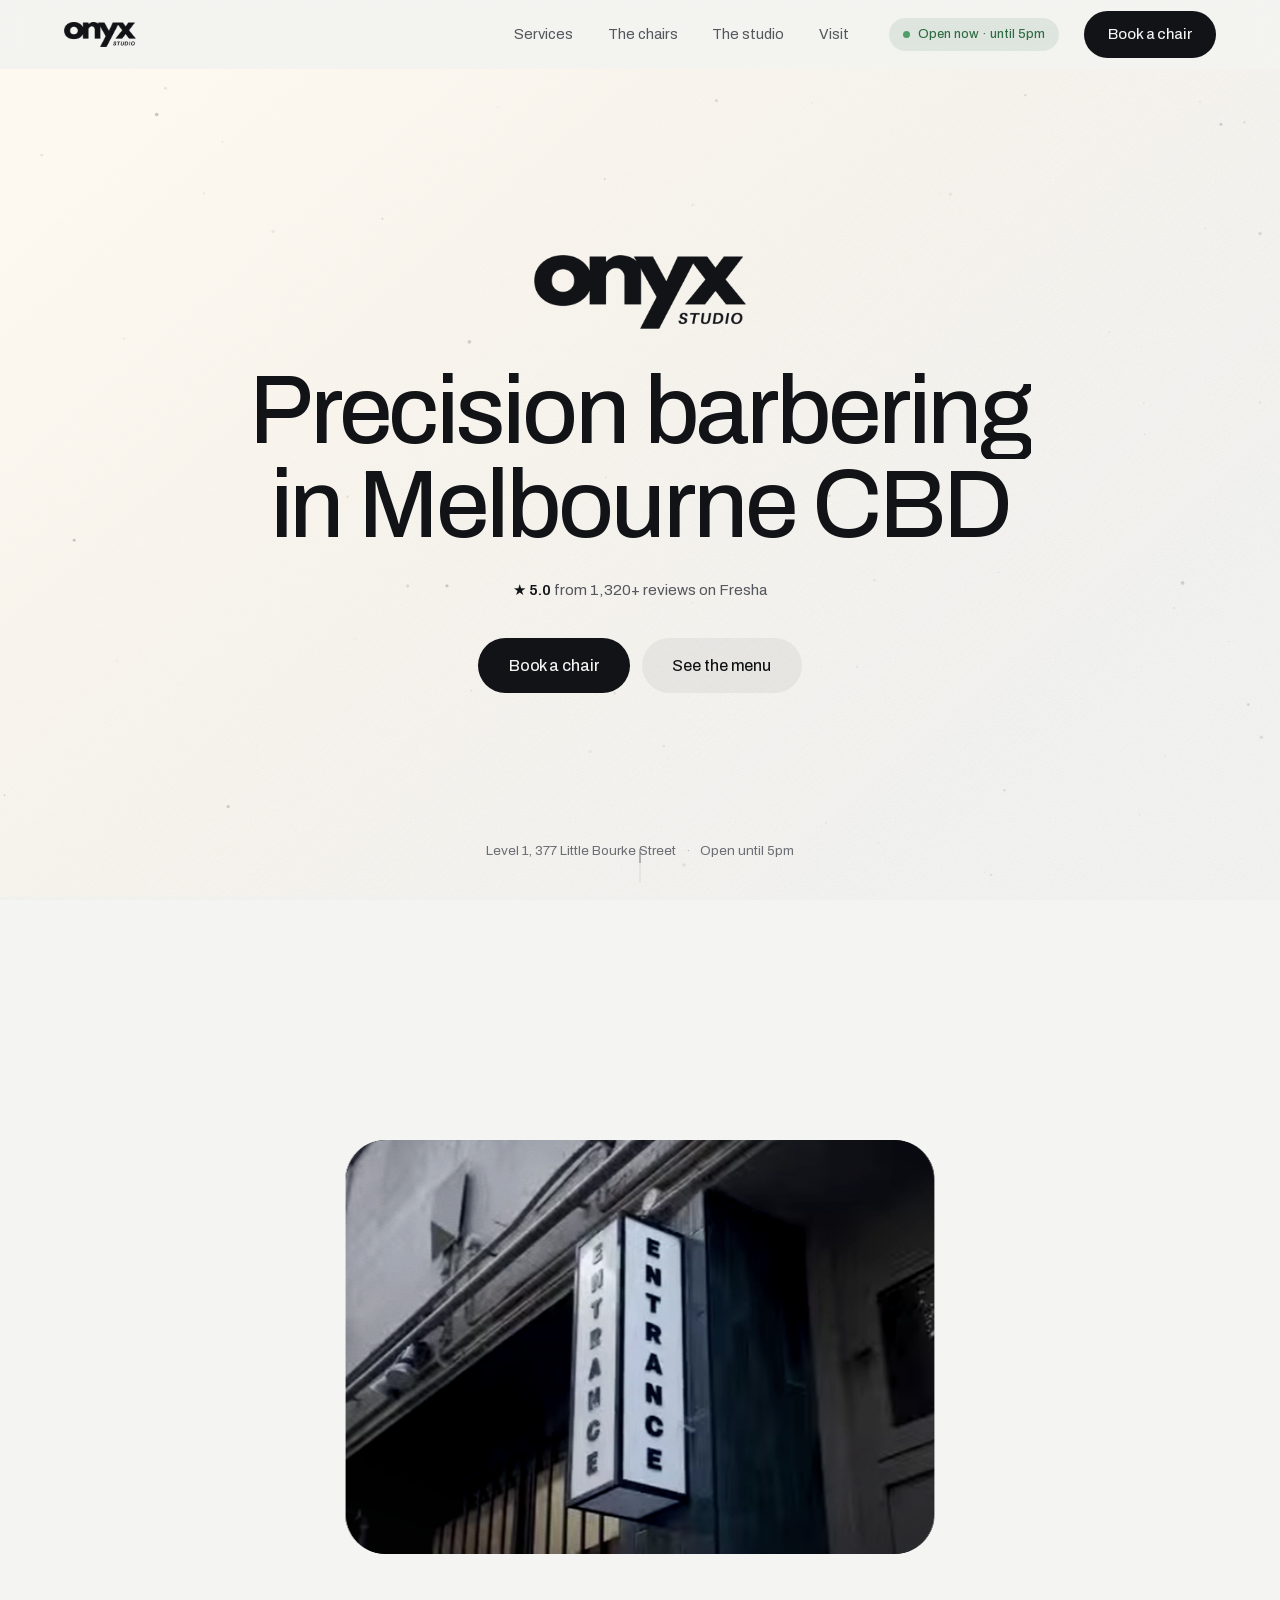
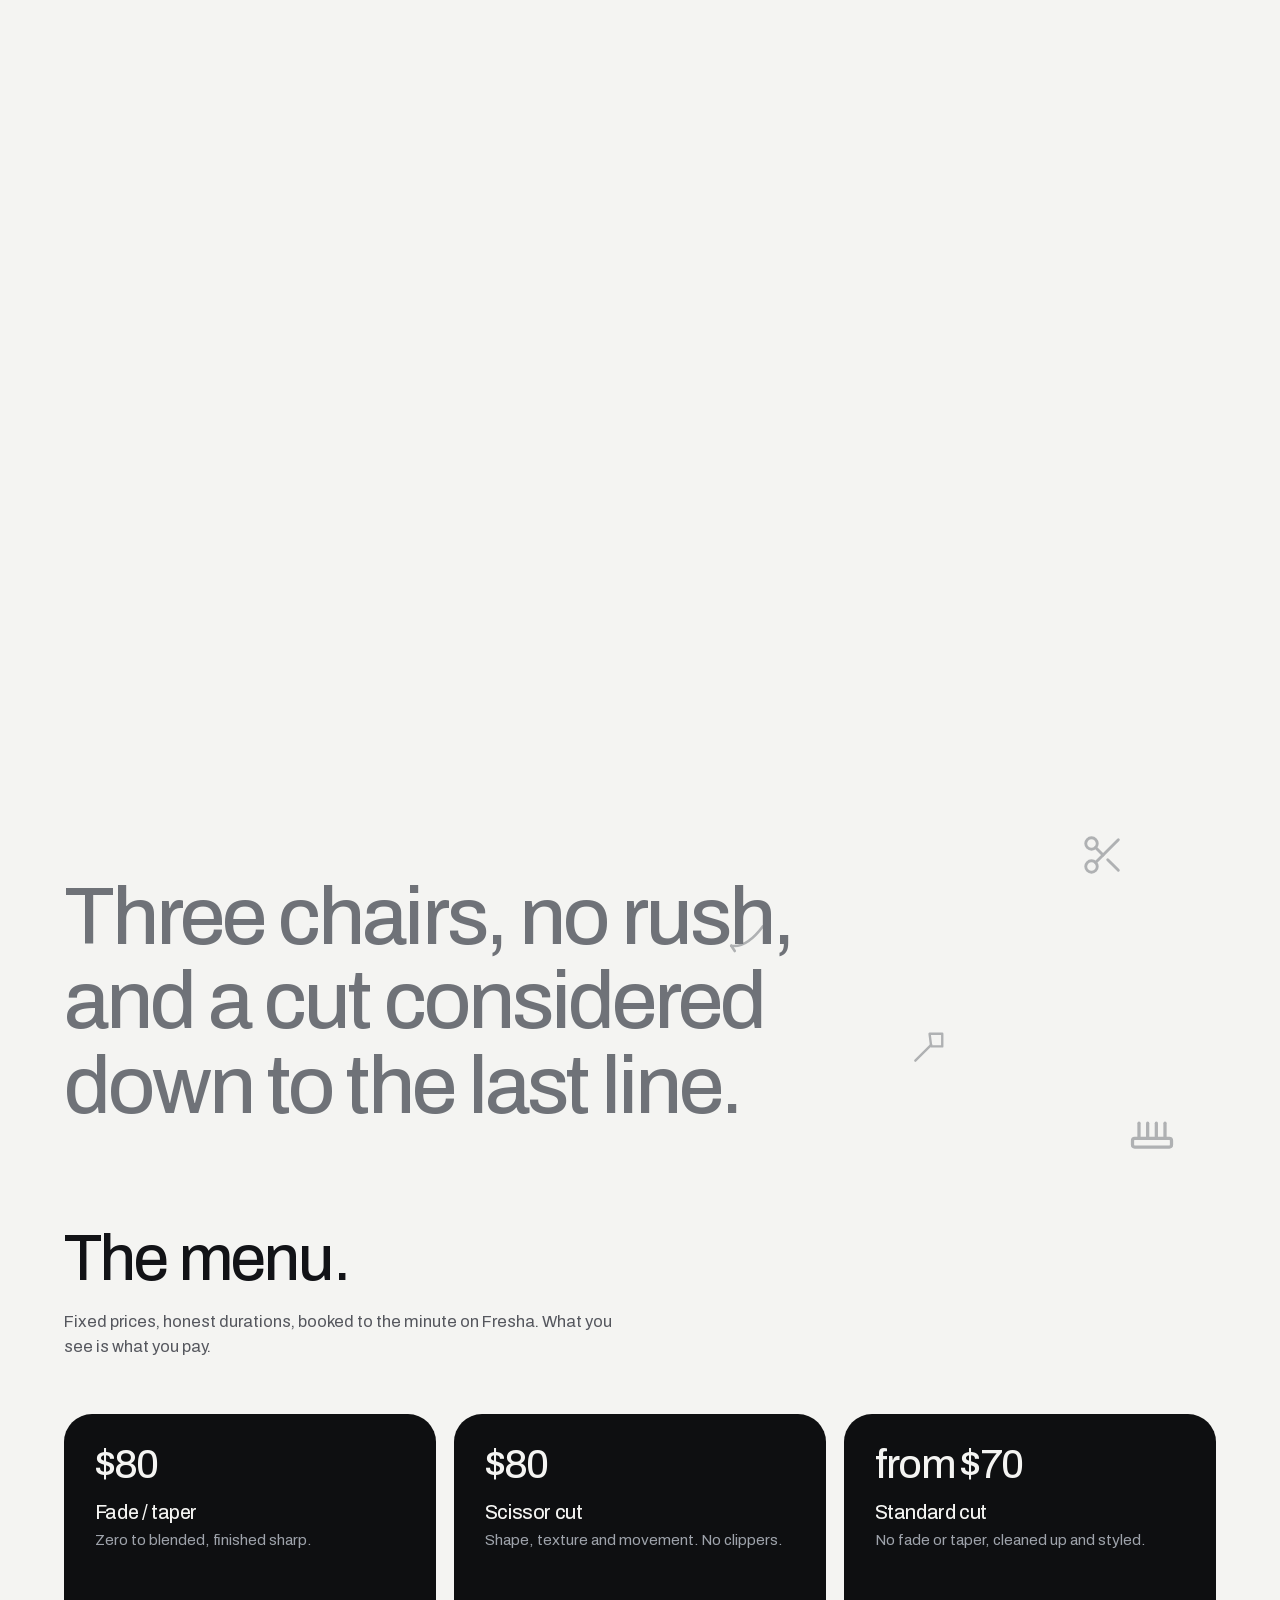
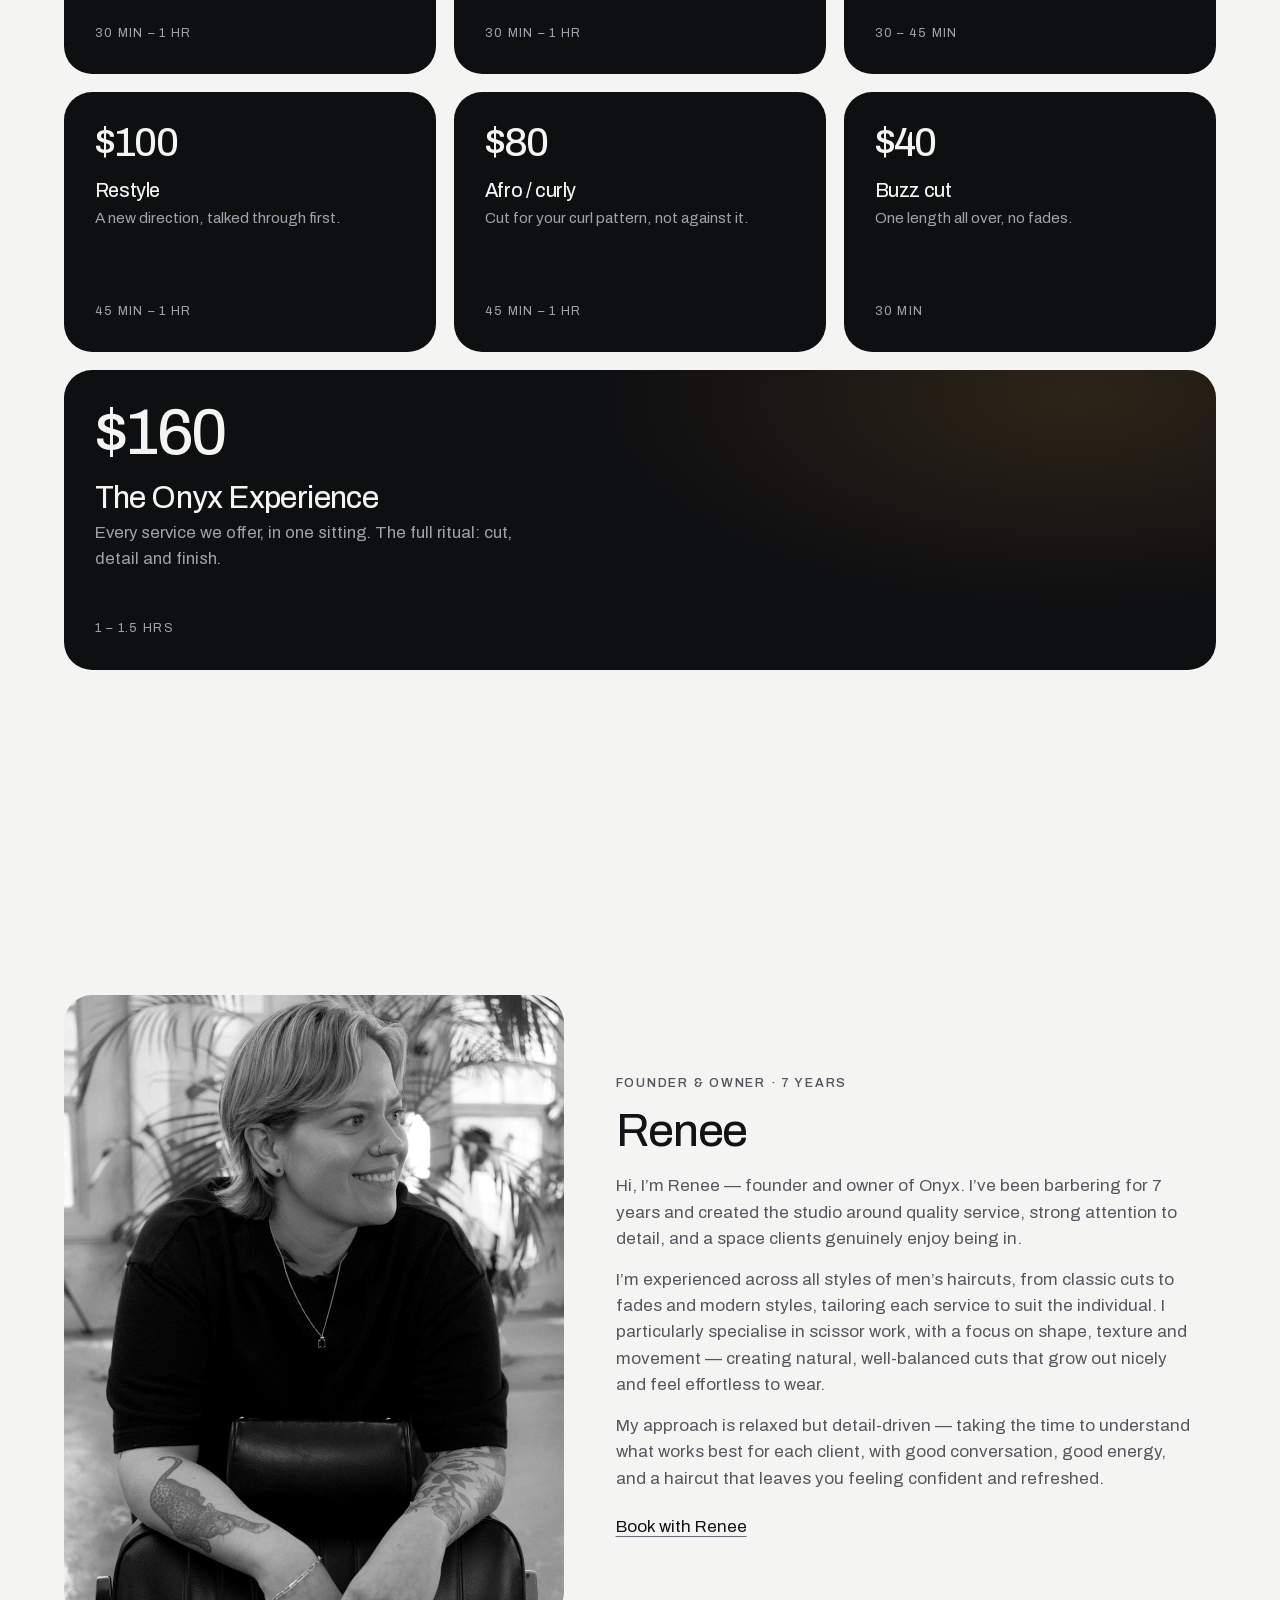
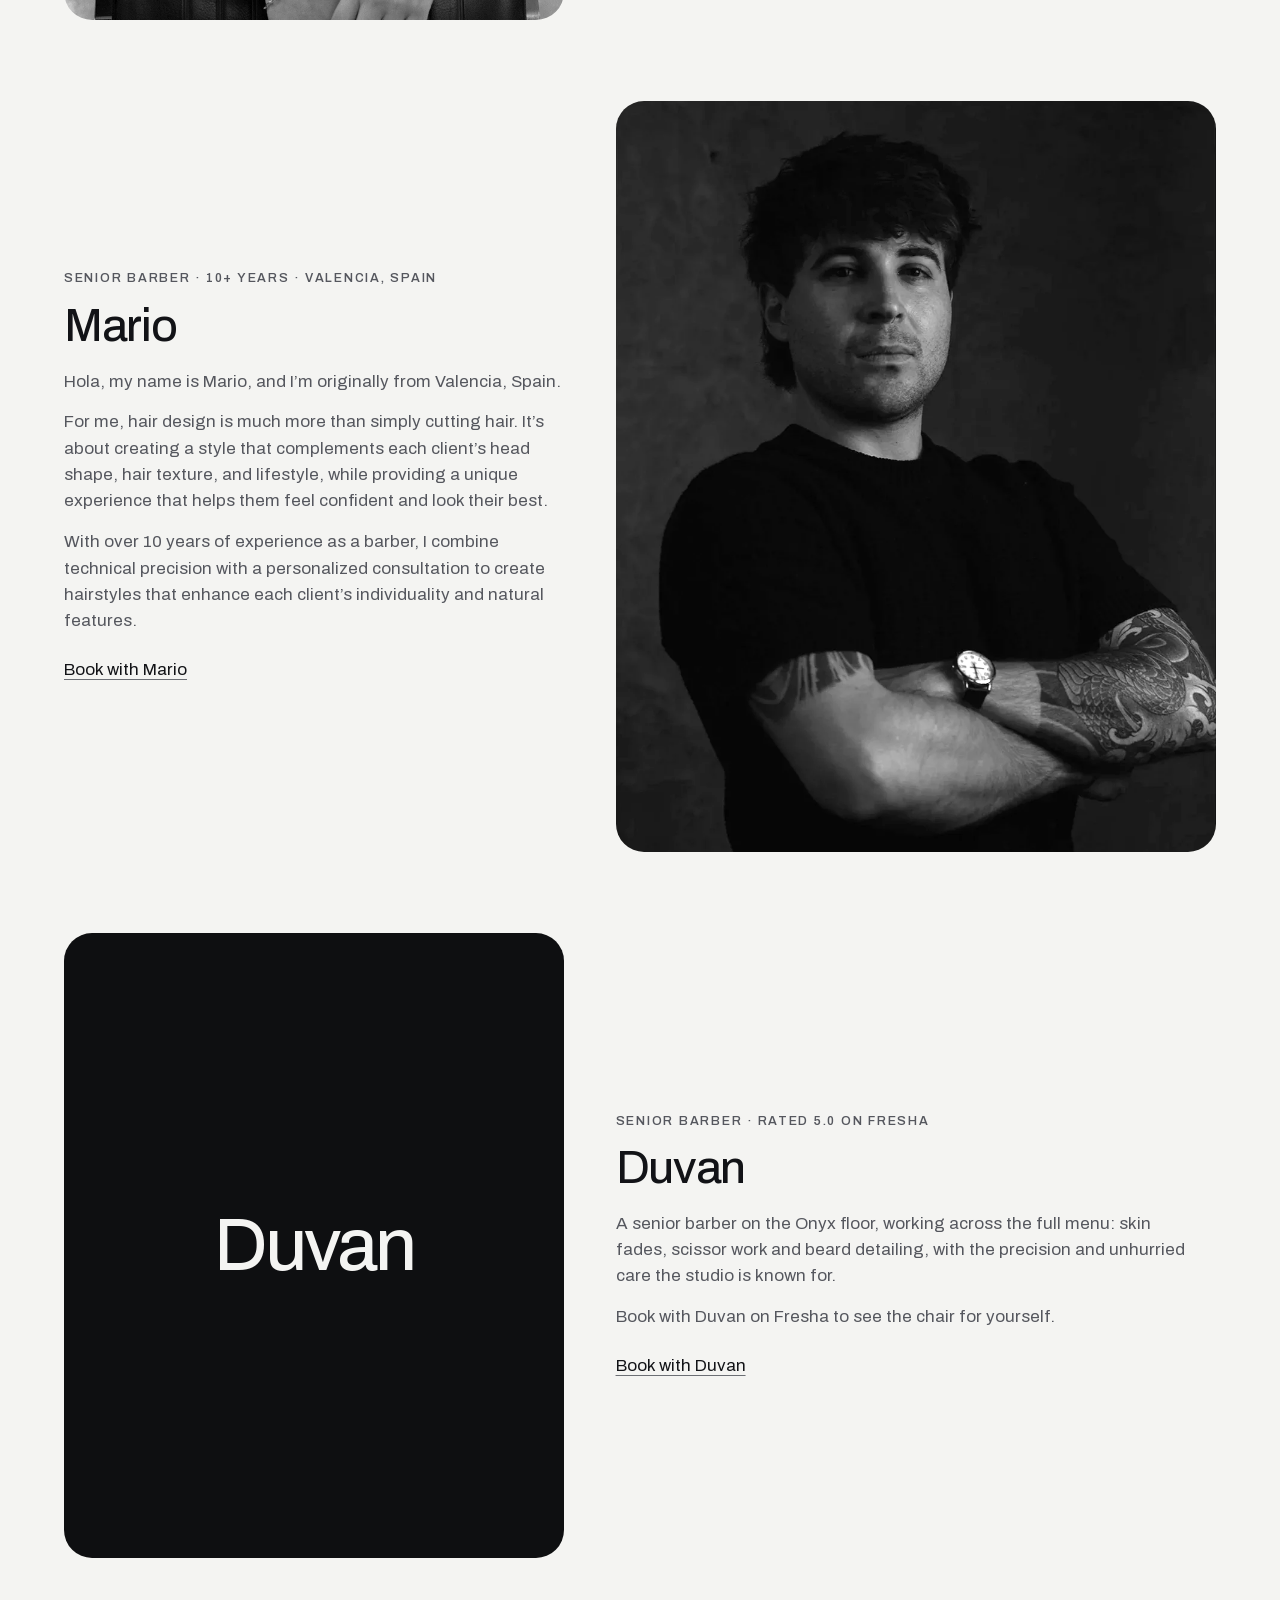
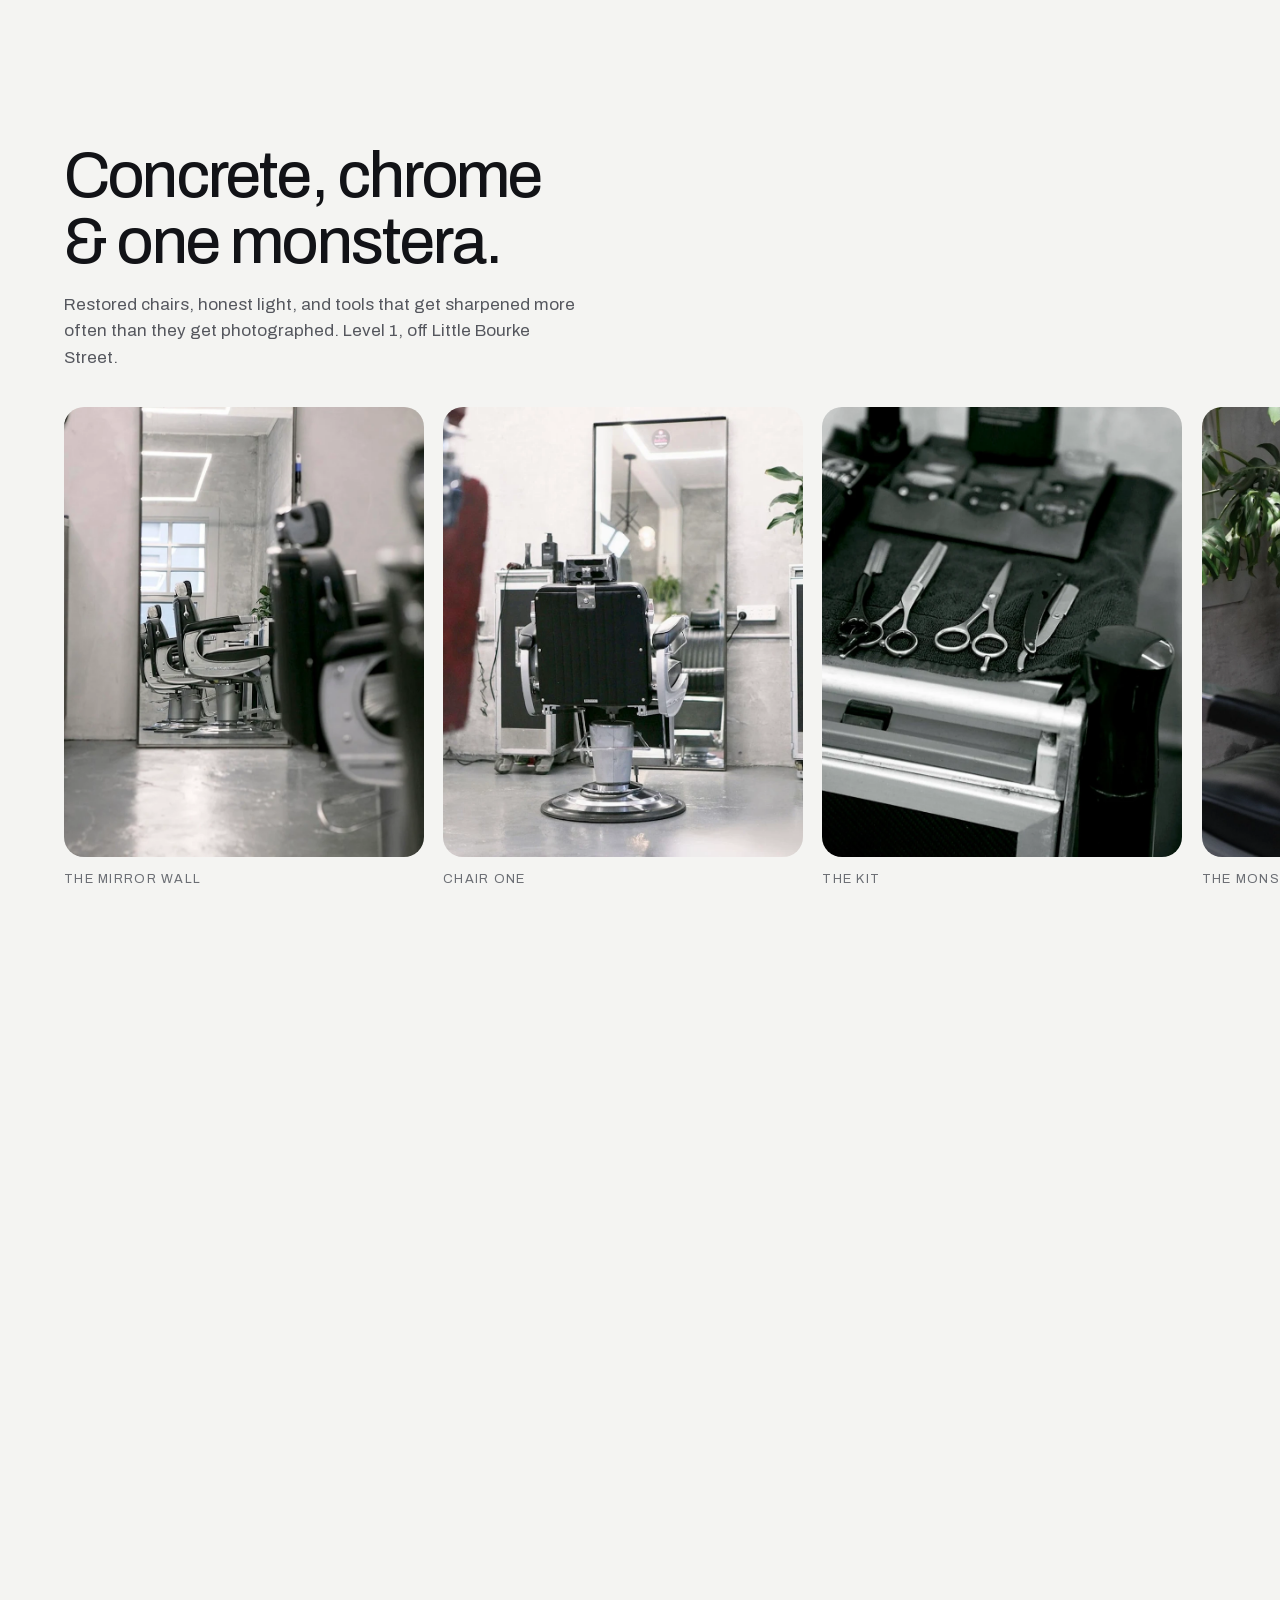
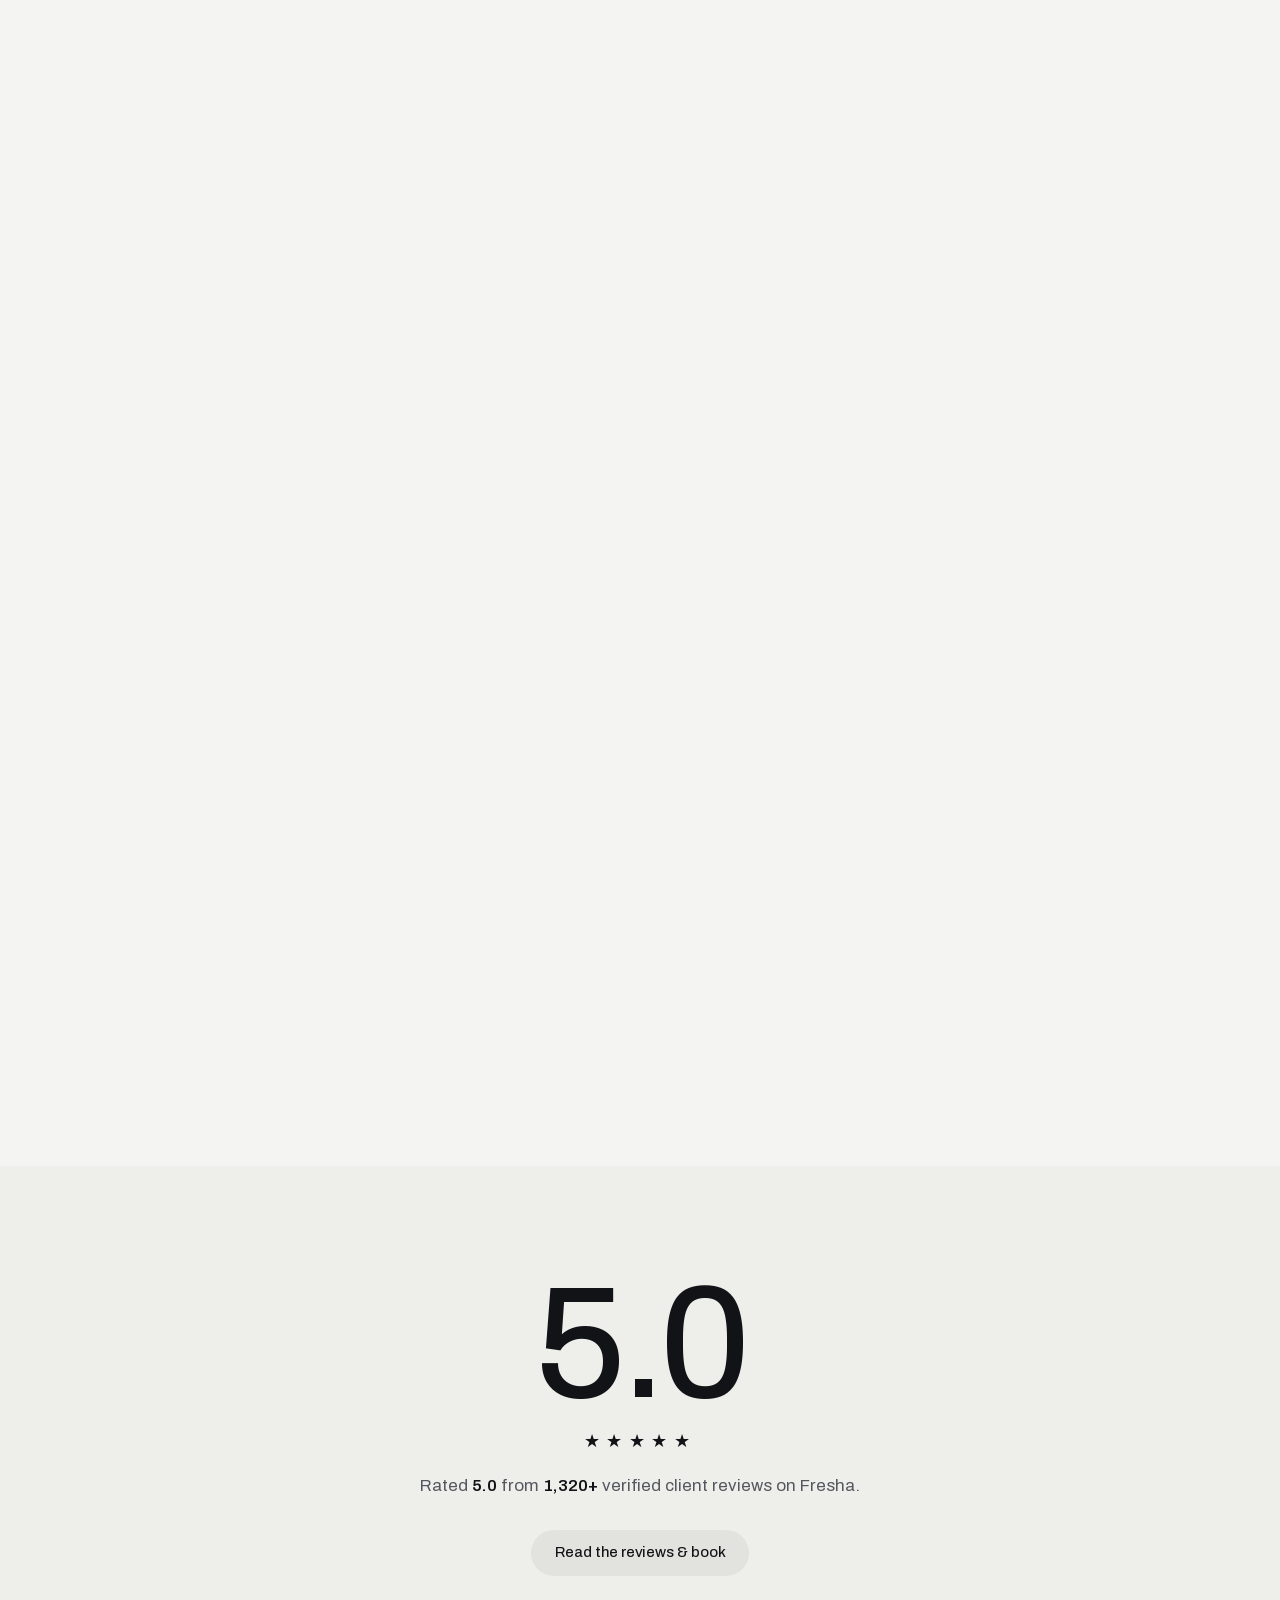
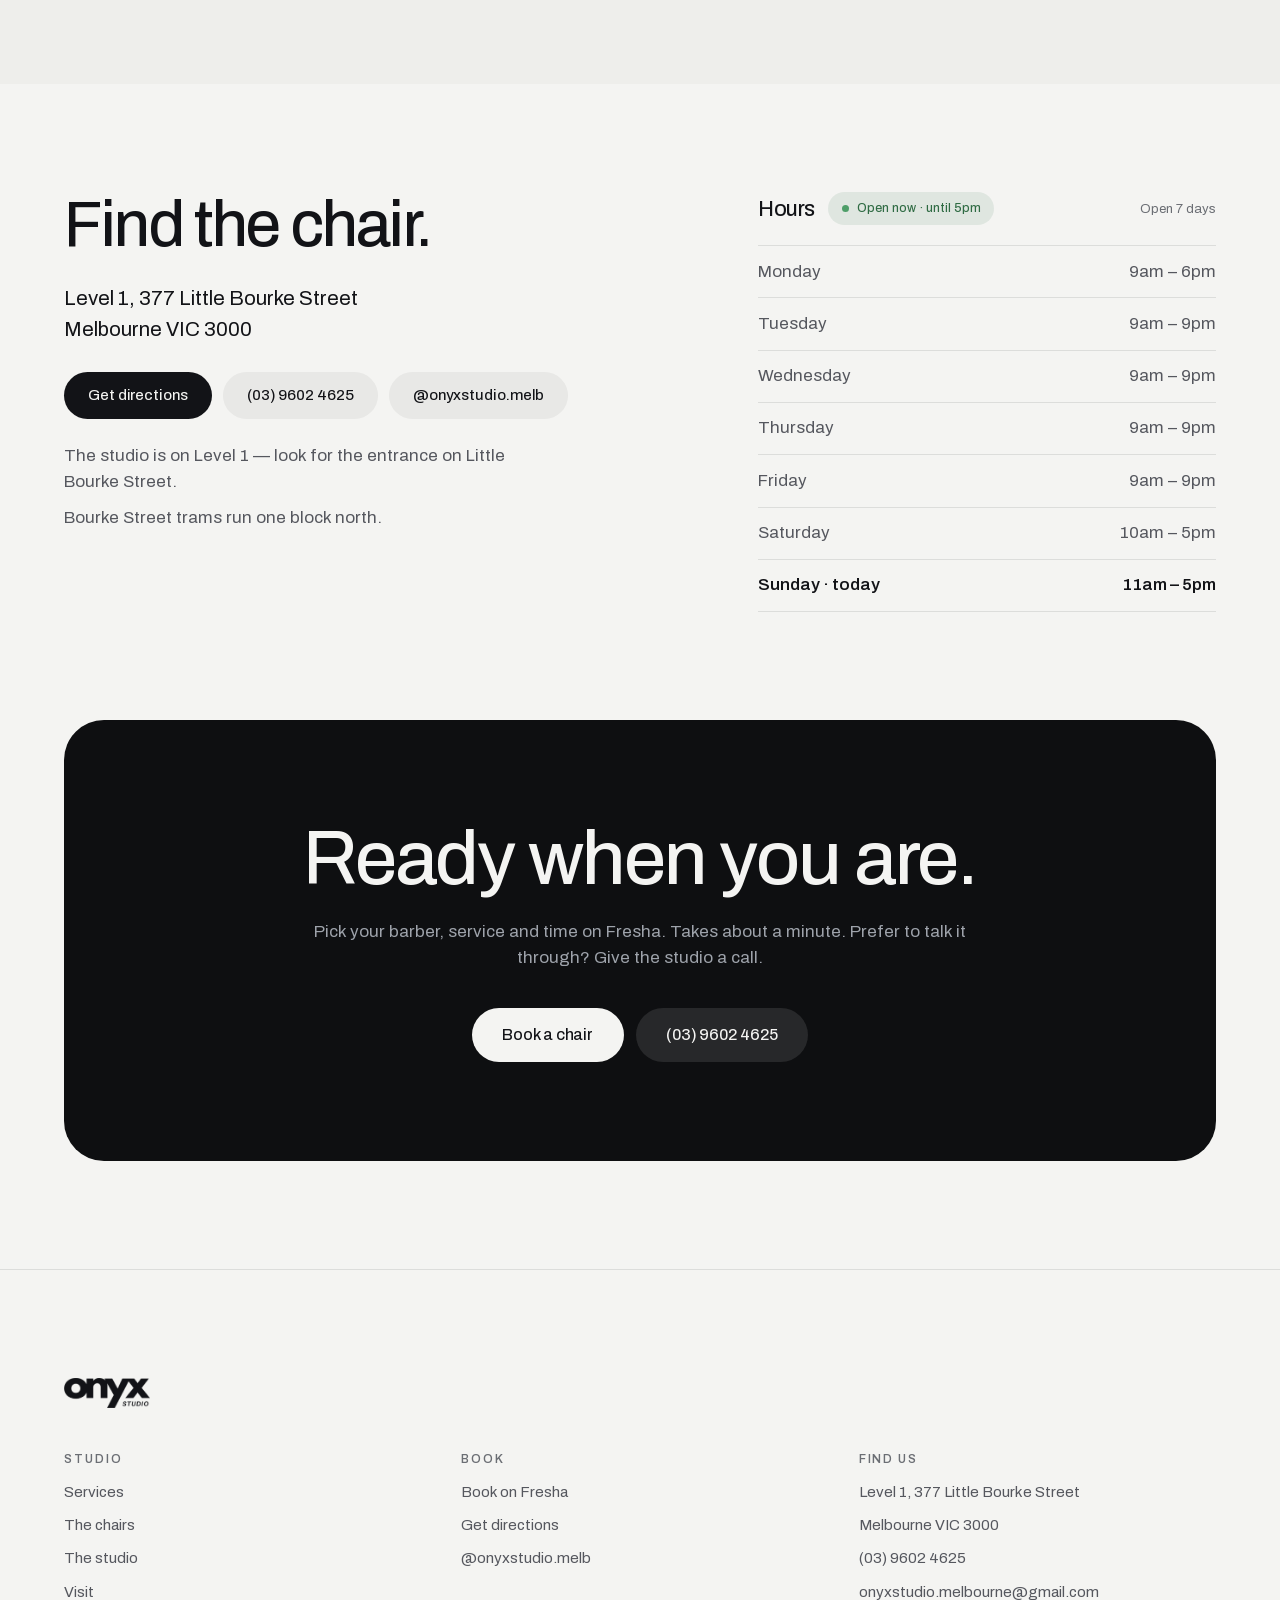
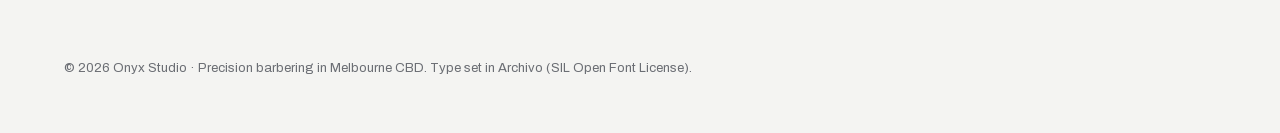
==== commit 1df2327d: "Fix remaining audit items: phoneHref, logo optimization, stale README - Fix phoneHref in config.js: " ====
--- a/index.html
+++ b/index.html
@@ -37,7 +37,7 @@
   <!-- Archivo Variable, self-hosted (SIL Open Font License). No third-party
        request, so the type never blocks or flashes on a slow connection. -->
   <link rel="preload" href="fonts/archivo-latin.woff2" as="font" type="font/woff2" crossorigin>
-  <link rel="stylesheet" href="styles.css?v=28">
+  <link rel="stylesheet" href="styles.css?v=29">
 
   <script type="application/ld+json">
   {
@@ -95,7 +95,7 @@
   <!-- ===== Header ===== -->
   <header class="nav" id="top">
     <a class="brand" href="#top" aria-label="Onyx Studio home">
-      <img class="brand-logo" src="images/logo-ink.png" alt="Onyx Studio" width="906" height="316">
+      <img class="brand-logo" src="images/logo-ink-nav.png" srcset="images/logo-ink-nav.png 1x, images/logo-ink.png 2x" alt="Onyx Studio" width="400" height="140">
     </a>
 
     <nav class="nav-links" aria-label="Main">
@@ -132,7 +132,7 @@
   <section class="hero" data-scene="hero">
     <canvas class="light-canvas" data-light="day" aria-hidden="true"></canvas>
     <div class="hero-inner">
-      <img class="hero-logo" src="images/logo-ink.png" alt="Onyx Studio" width="906" height="316" fetchpriority="high">
+      <img class="hero-logo" src="images/logo-ink-hero.png" srcset="images/logo-ink-hero.png 1x, images/logo-ink.png 2x" alt="Onyx Studio" width="600" height="209" fetchpriority="high">
       <h1 class="hero-title">
         <span class="line"><span>Precision barbering</span></span>
         <span class="line"><span>in Melbourne CBD</span></span>
@@ -389,7 +389,7 @@
   <!-- ===== Footer ===== -->
   <footer class="footer">
     <div class="footer-inner">
-      <img class="footer-logo" src="images/logo-ink.png" alt="Onyx Studio" width="906" height="316" loading="lazy">
+      <img class="footer-logo" src="images/logo-ink-nav.png" srcset="images/logo-ink-nav.png 1x, images/logo-ink.png 2x" alt="Onyx Studio" width="400" height="140" loading="lazy">
       <div class="footer-cols">
         <div class="footer-col">
           <h3>Studio</h3>
@@ -422,8 +422,8 @@
     <span class="book-bar-proof" aria-hidden="true">★ <span data-bind="rating">5.0</span> · <span data-bind="reviewCount">1,320+</span></span>
   </a>
 
-  <script src="config.js?v=28"></script>
-  <script src="motion.js?v=28"></script>
-  <script src="script.js?v=28"></script>
+  <script src="config.js?v=29"></script>
+  <script src="motion.js?v=29"></script>
+  <script src="script.js?v=29"></script>
 </body>
 </html>
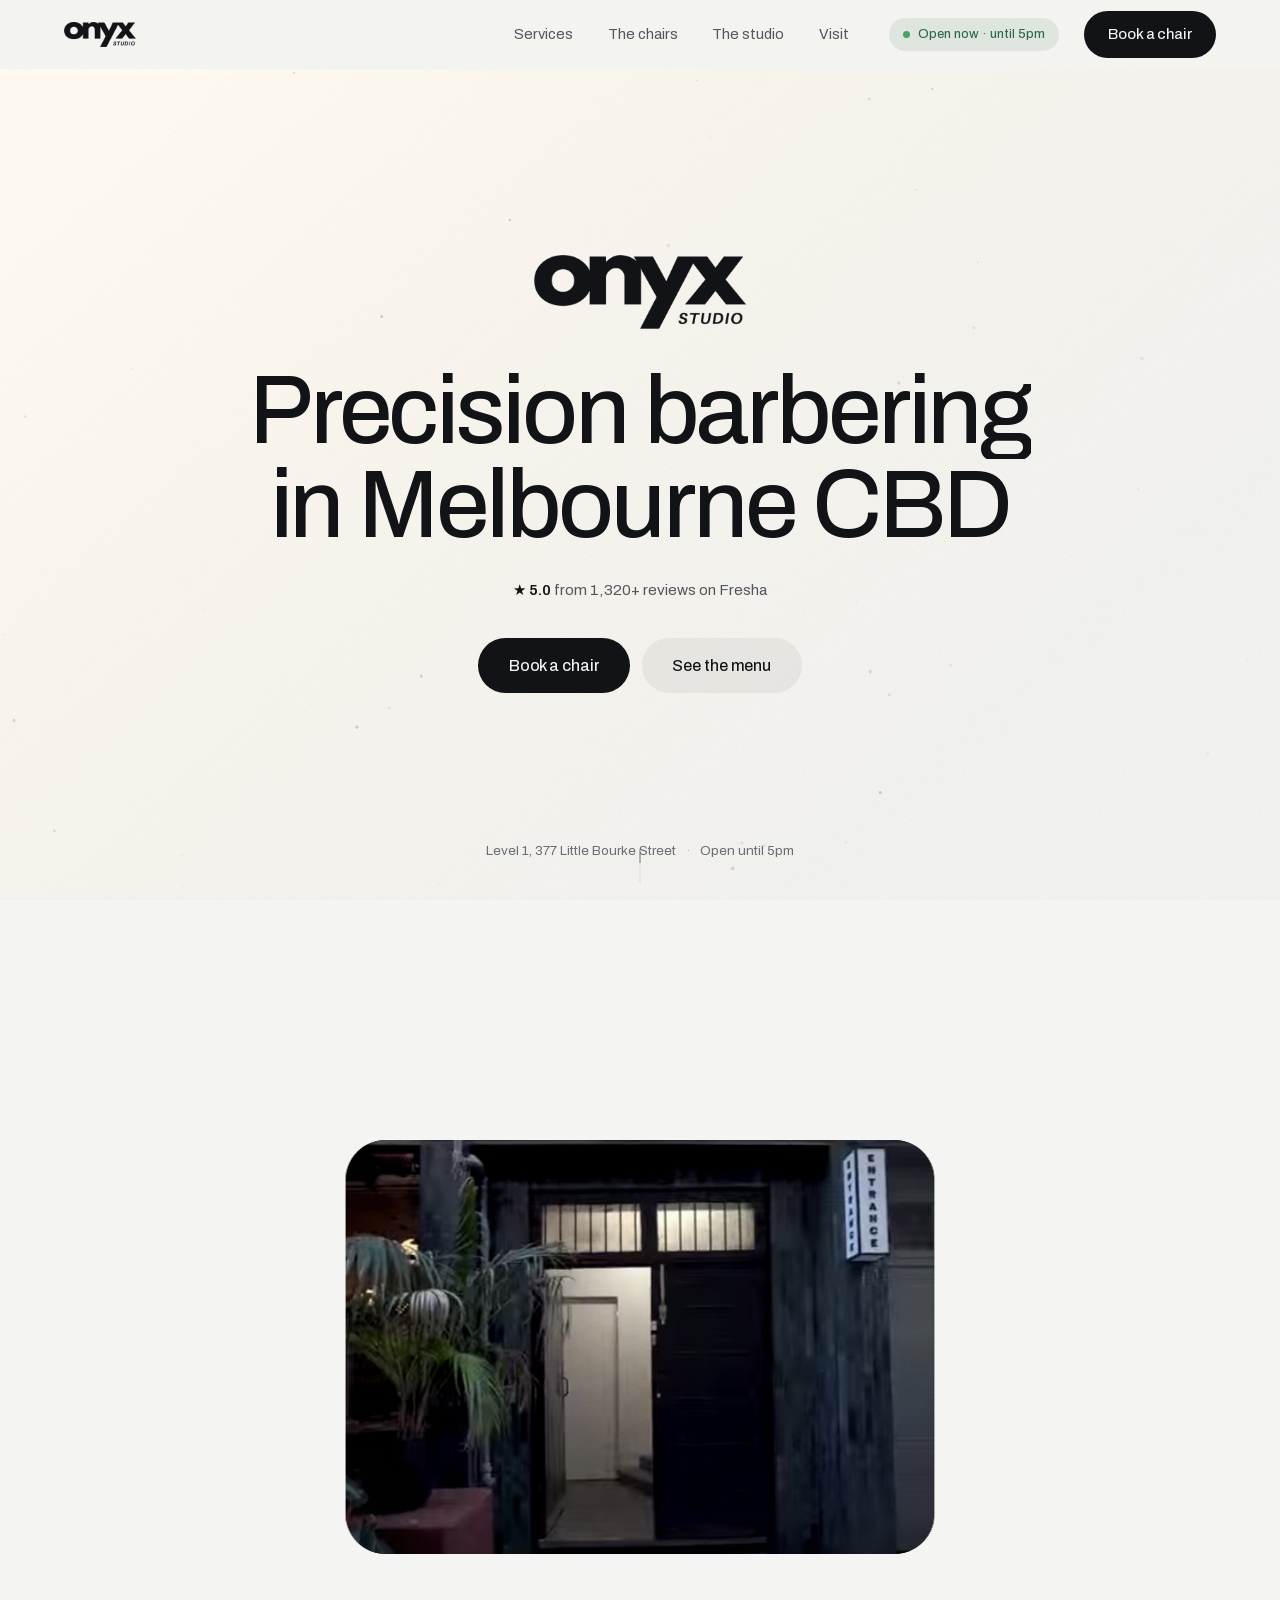
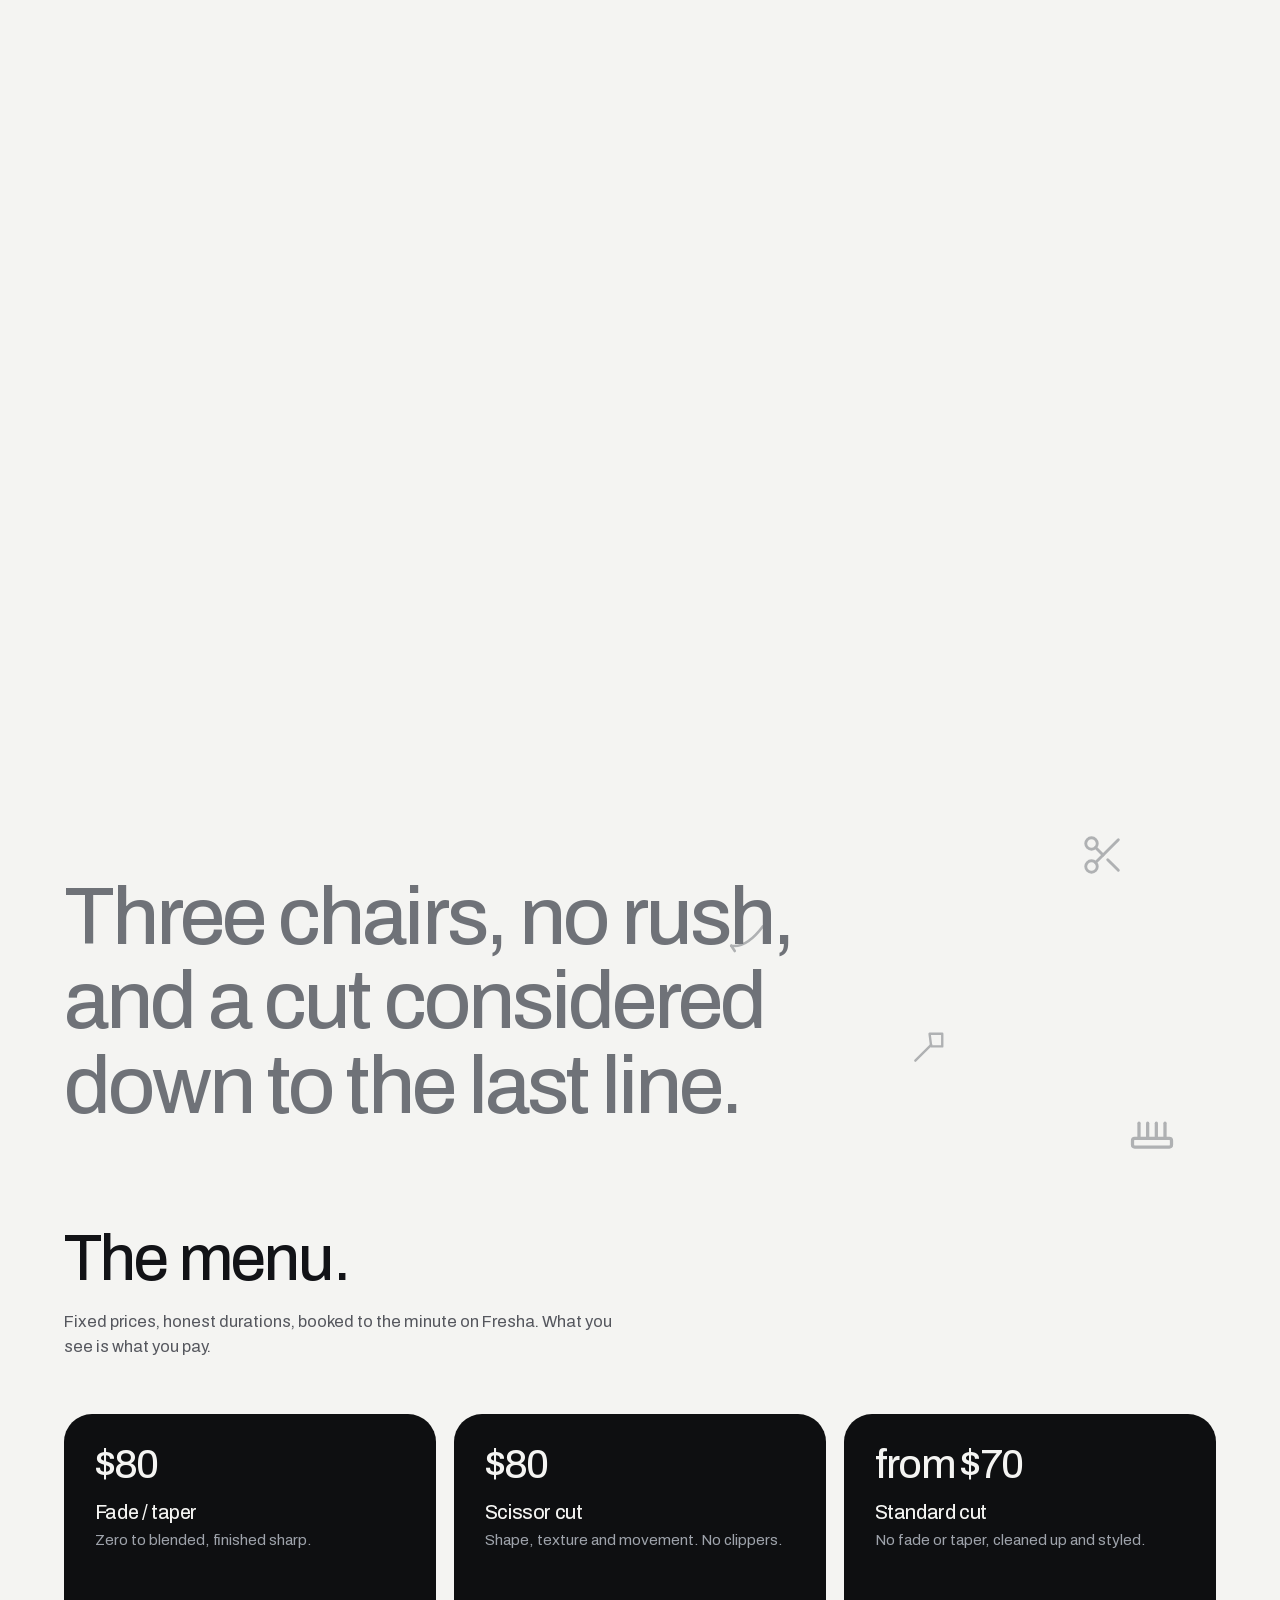
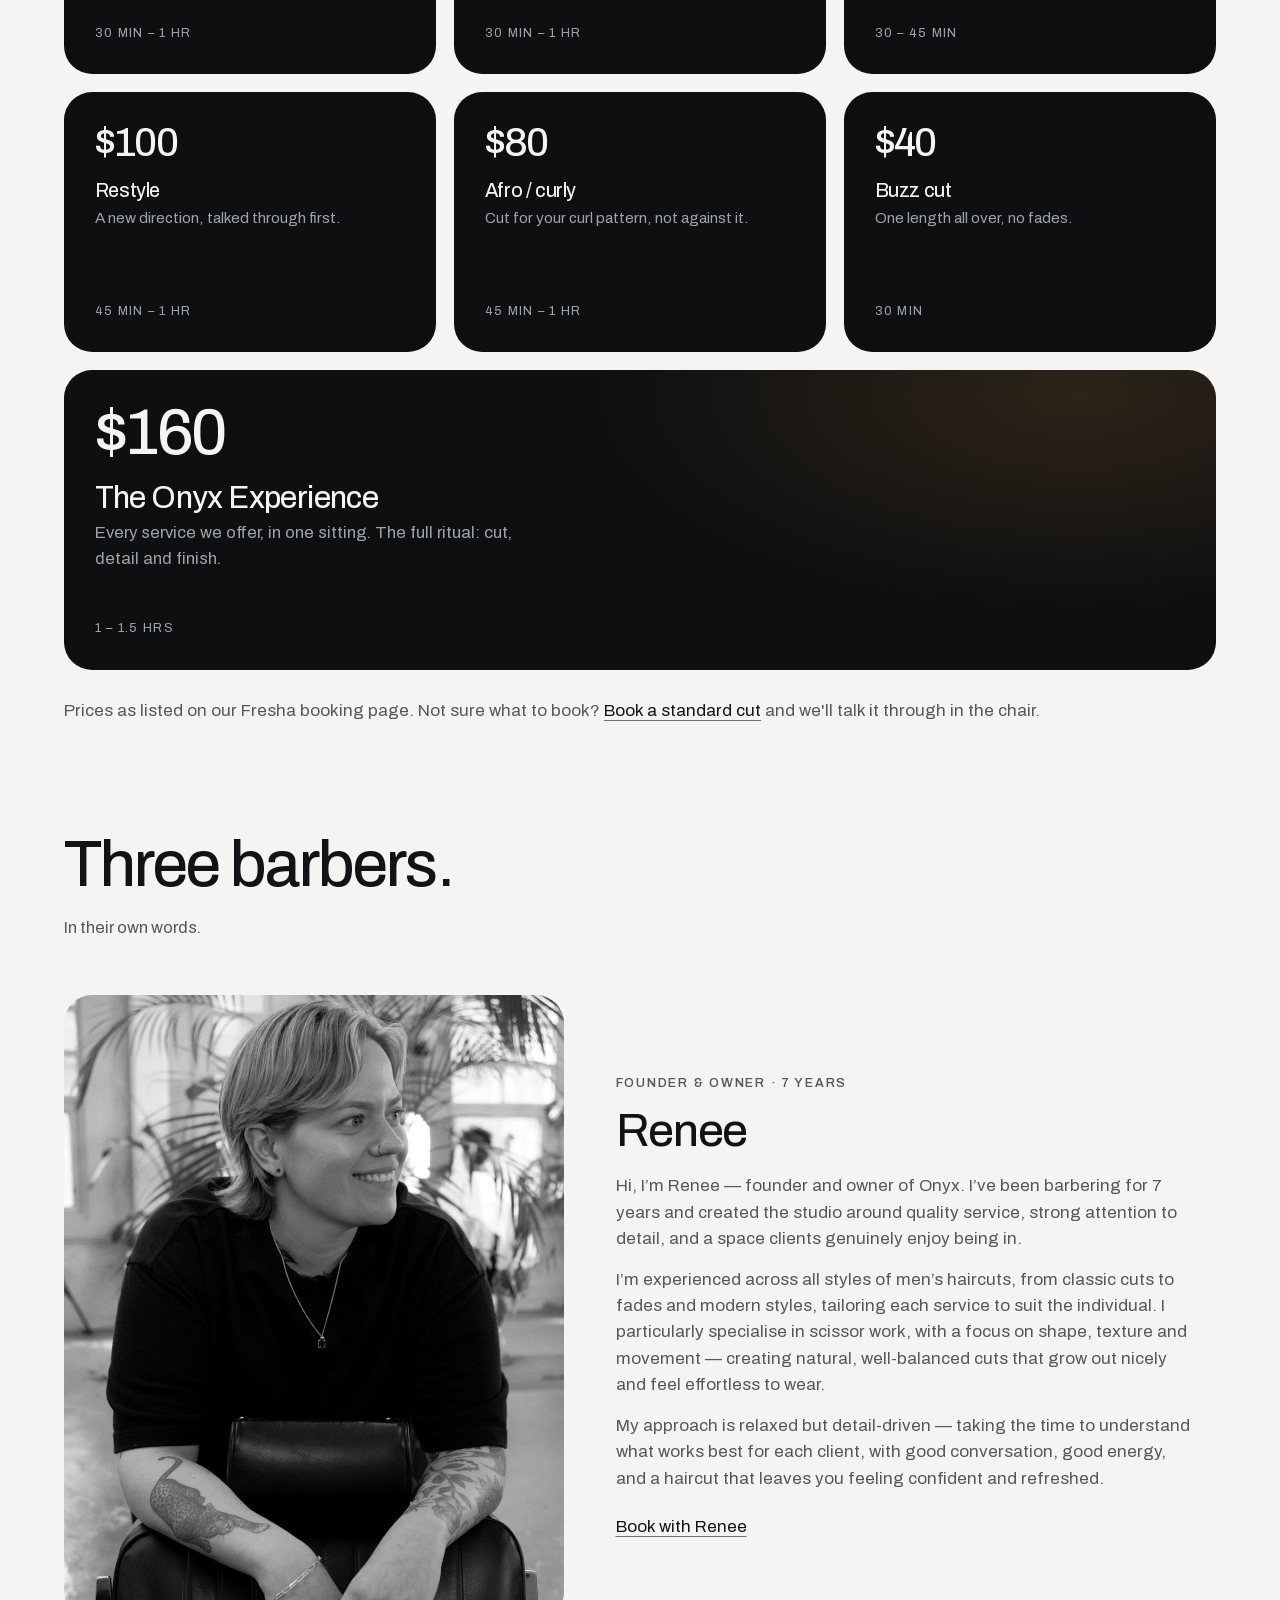
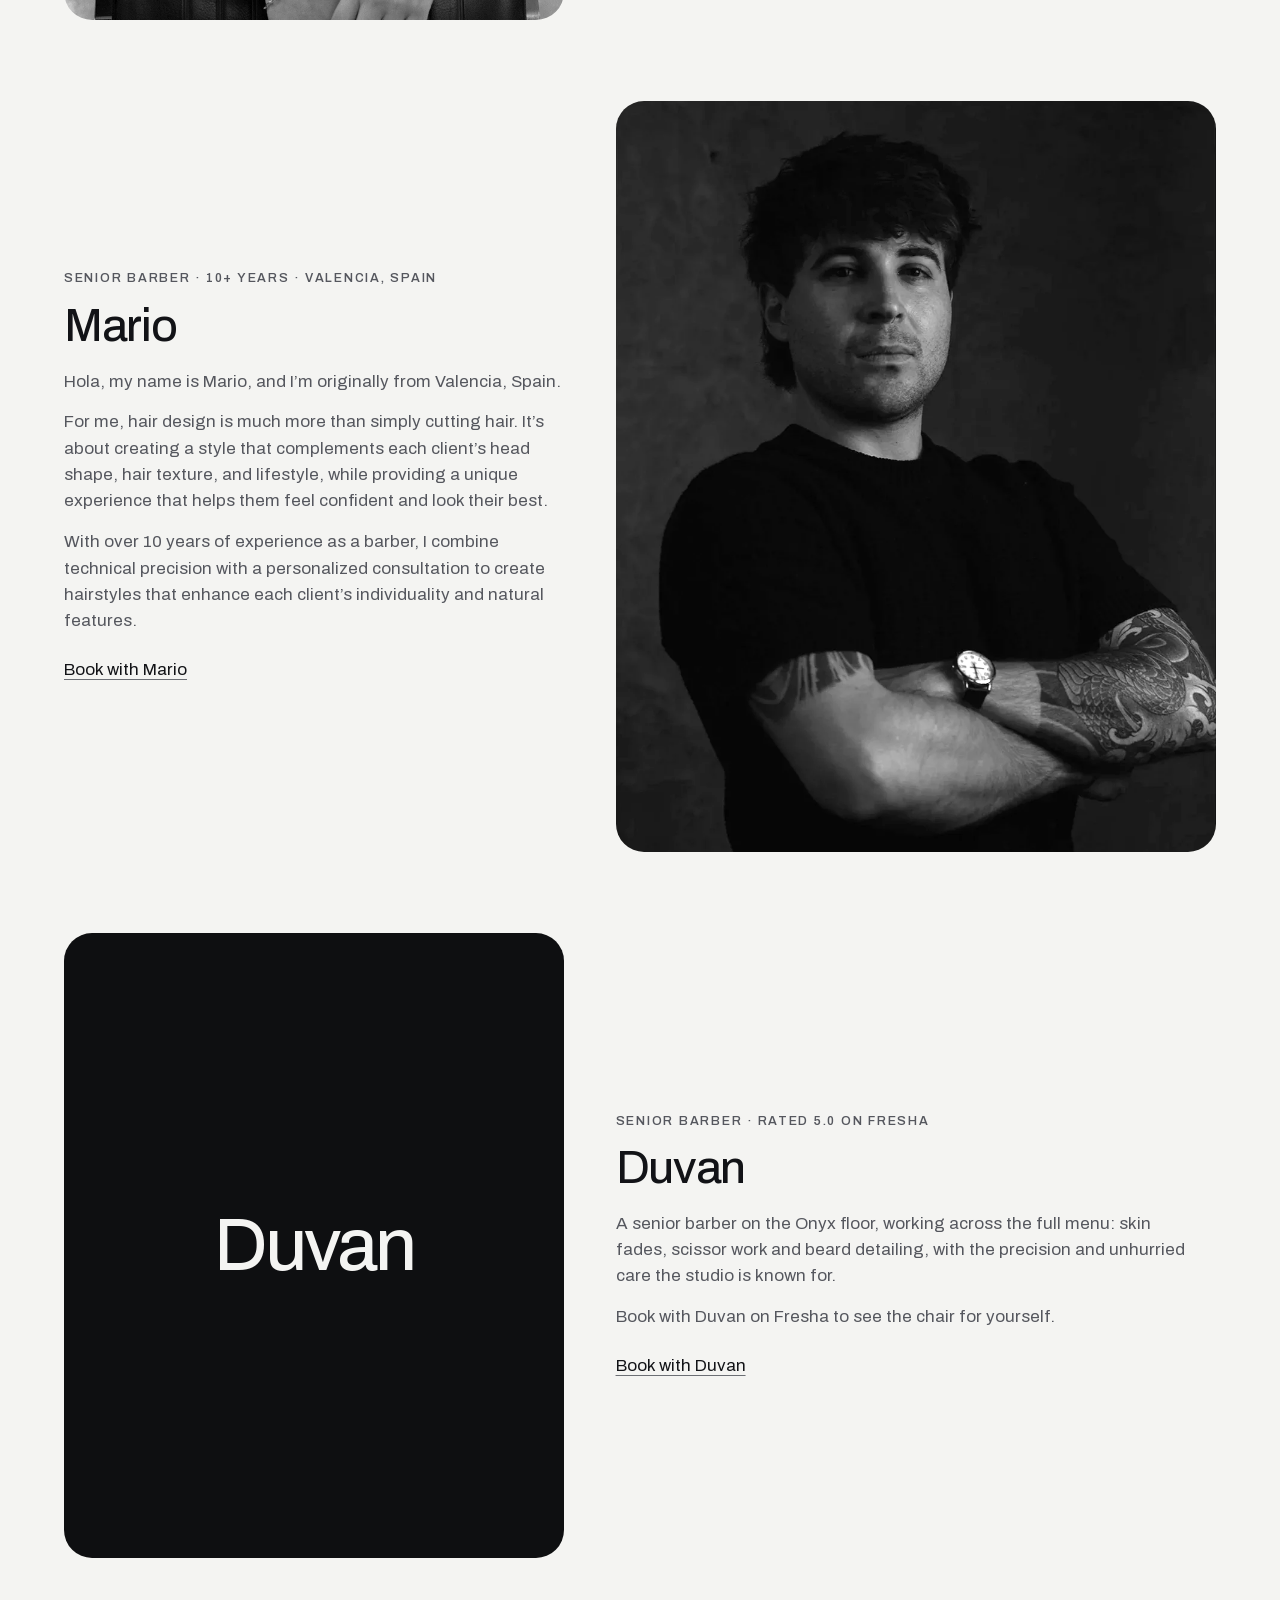
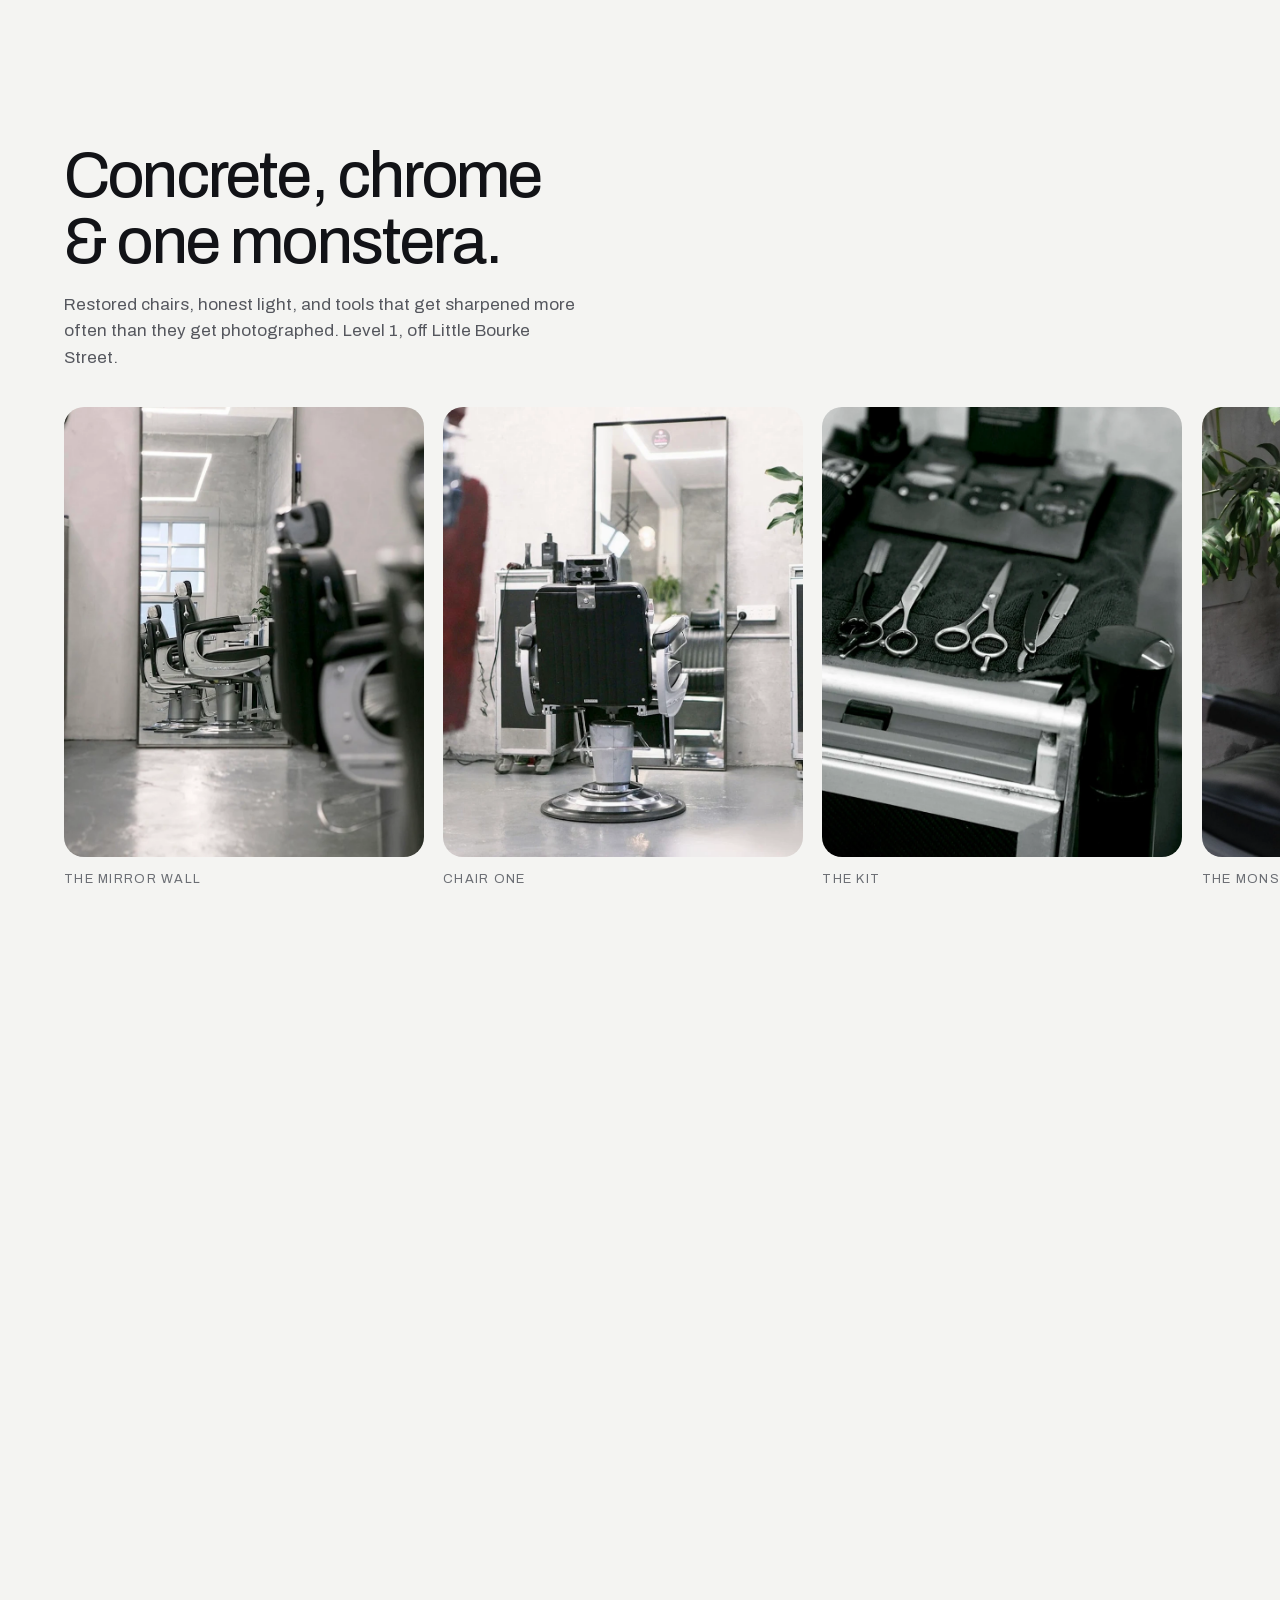
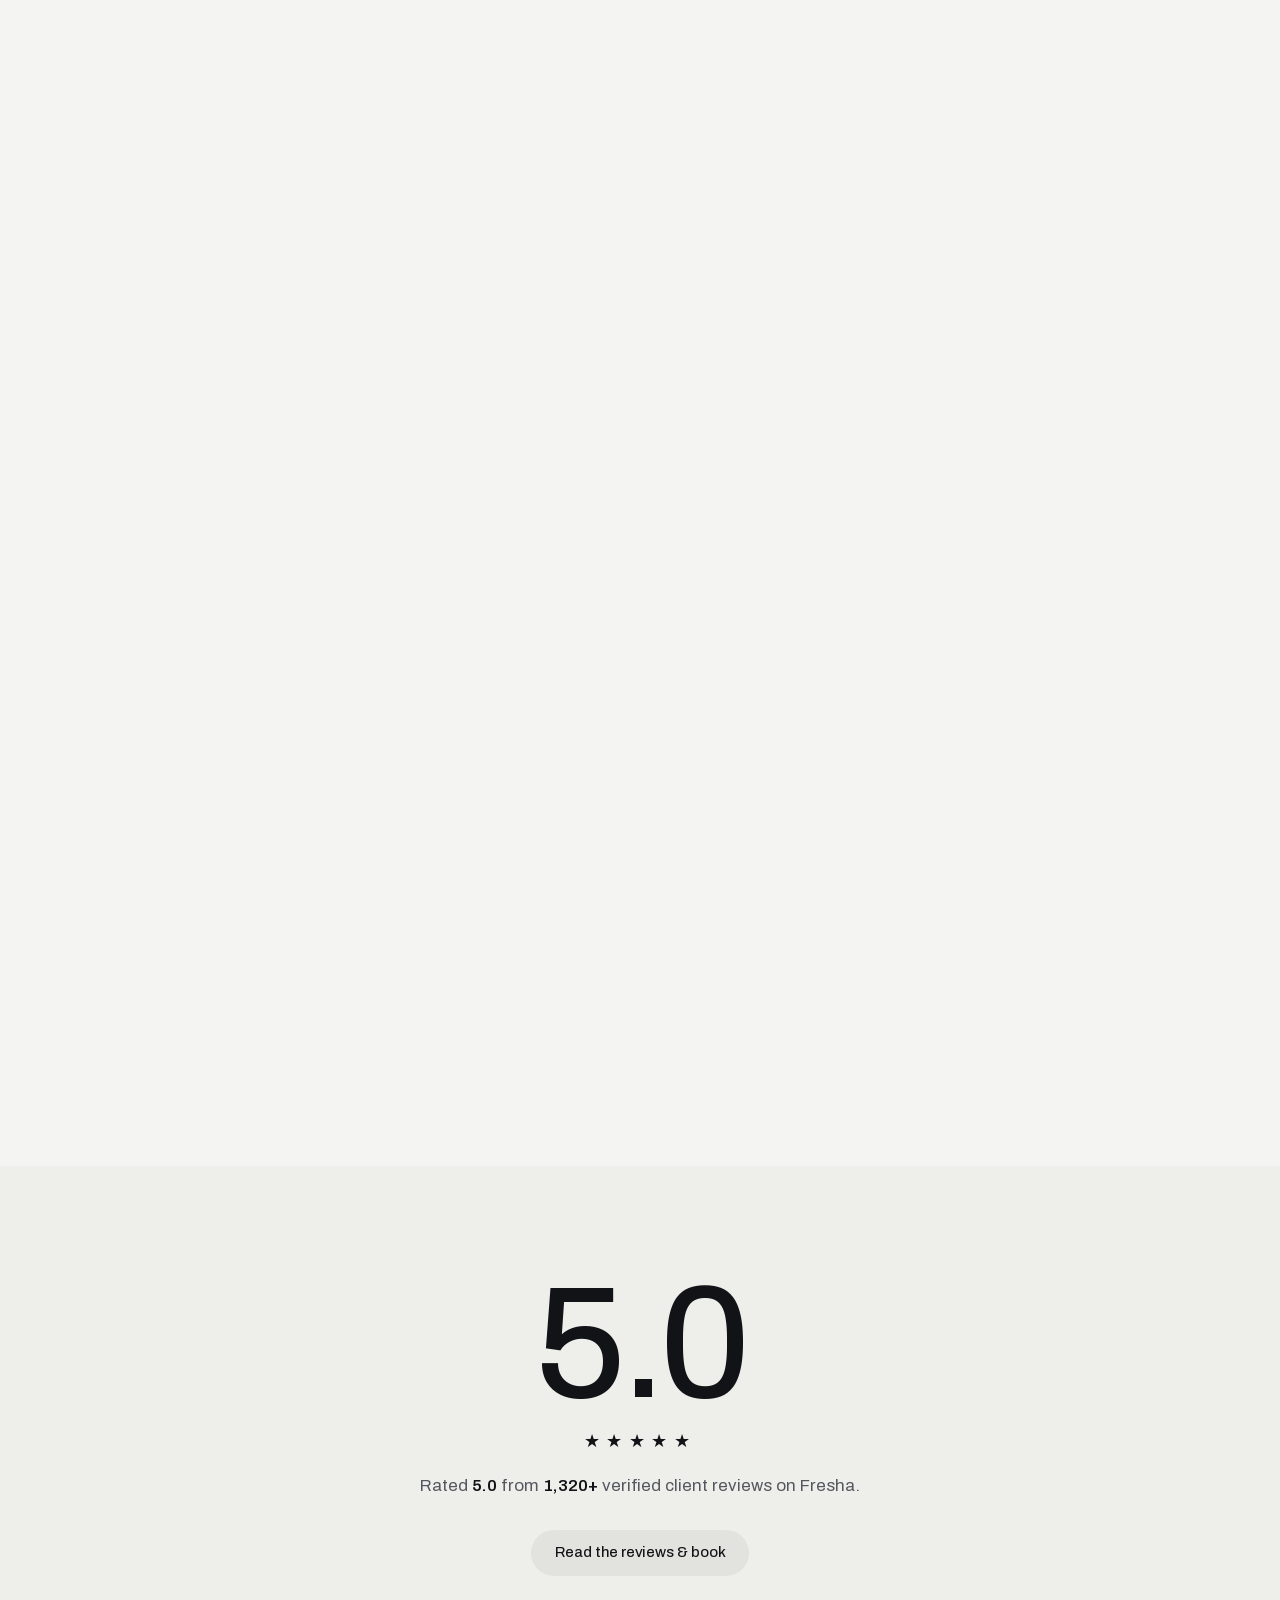
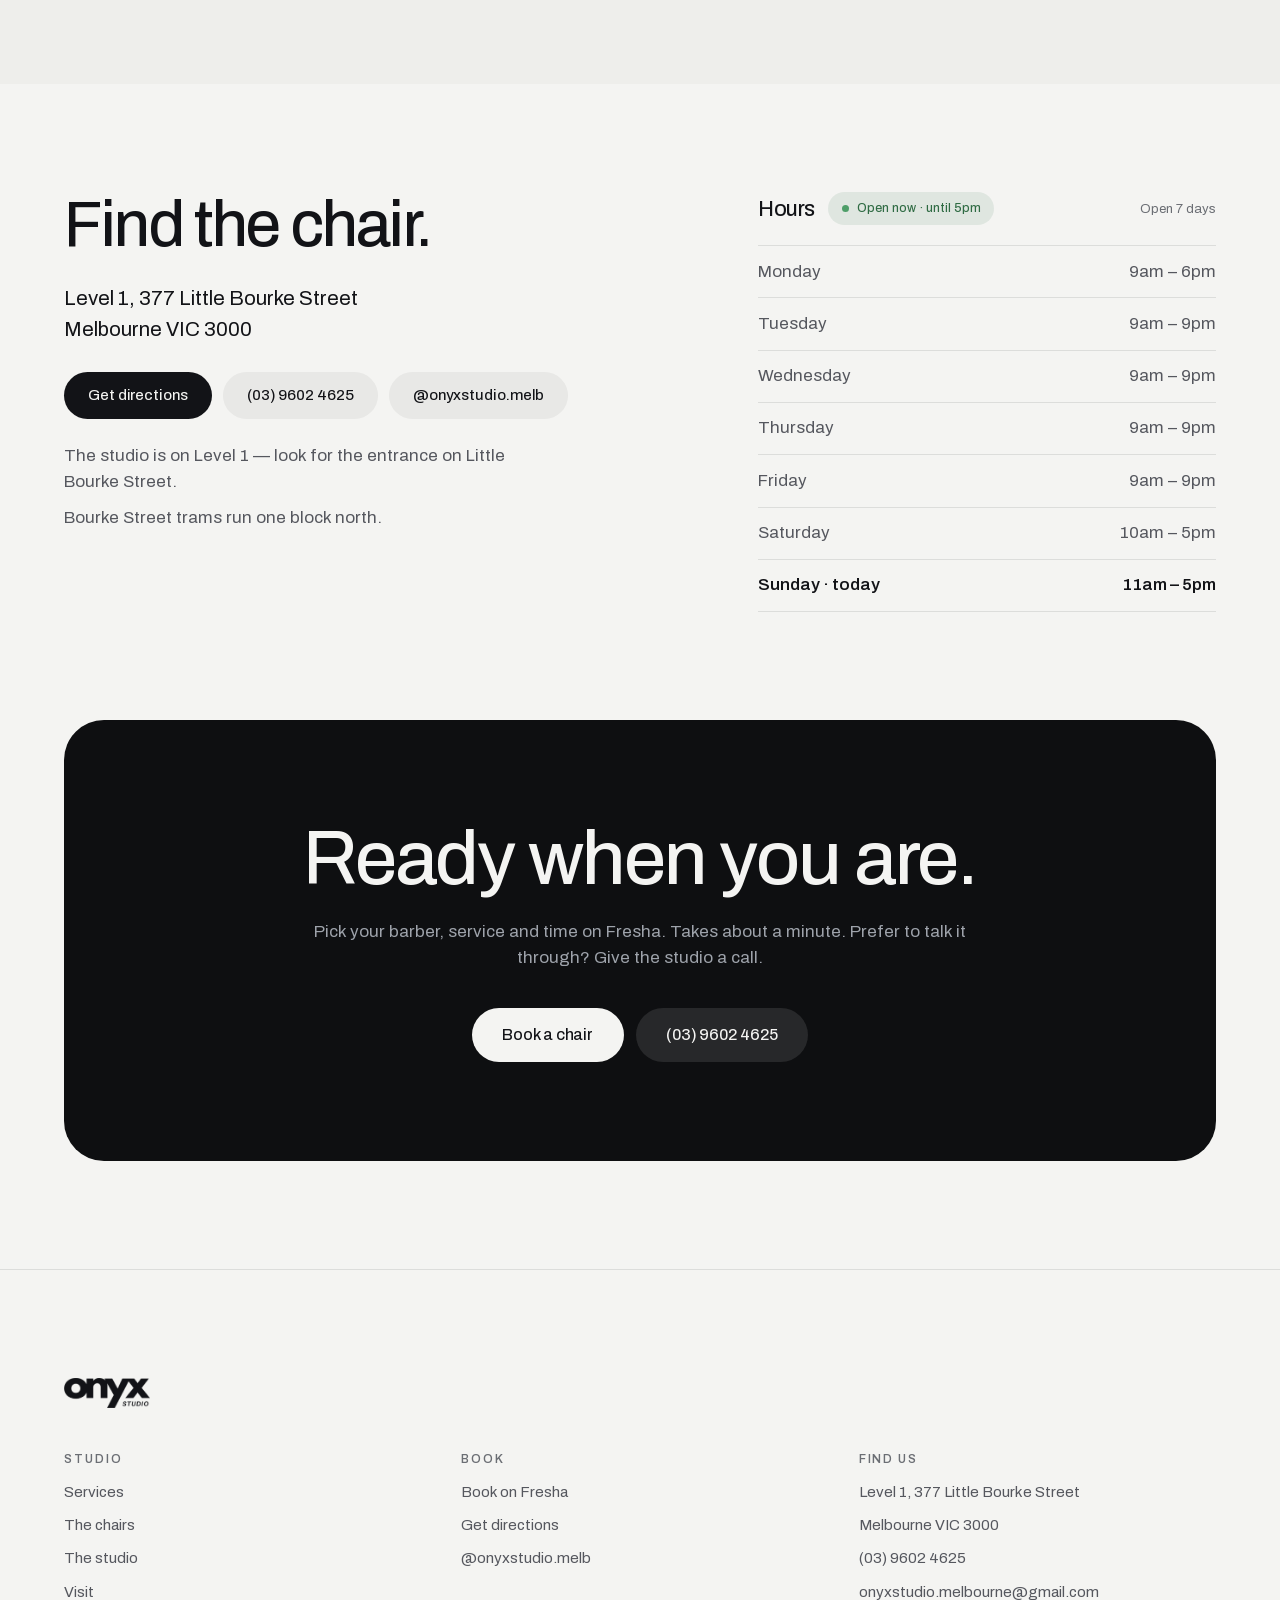
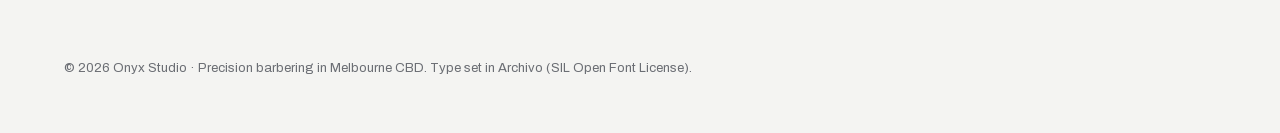
==== commit 2613ee06: "Remove noindex and robots.txt block for public deployment" ====
--- a/index.html
+++ b/index.html
@@ -5,13 +5,6 @@
   <meta name="viewport" content="width=device-width, initial-scale=1.0">
   <title>Barber Melbourne CBD | Onyx Studio — Book Online</title>
   <meta name="description" content="Onyx Studio — precision barbering on Little Bourke Street, Melbourne CBD. Rated 5.0 from 1,320+ reviews on Fresha. Book your chair online in under a minute.">
-
-  <!-- ⚠️ UNPUBLISHED PITCH BUILD.
-       This page is a proposal for Onyx Studio, not their official site.
-       Delete the next line ONLY once Onyx have seen it and authorised
-       publication. Until then it must stay out of search results so it
-       cannot compete with onyxstudio.melbourne for their own name. -->
-  <meta name="robots" content="noindex, nofollow">
 
   <link rel="canonical" href="https://onyxstudio.melbourne/">
   <meta name="theme-color" content="#F4F4F2" media="(prefers-color-scheme: light)">
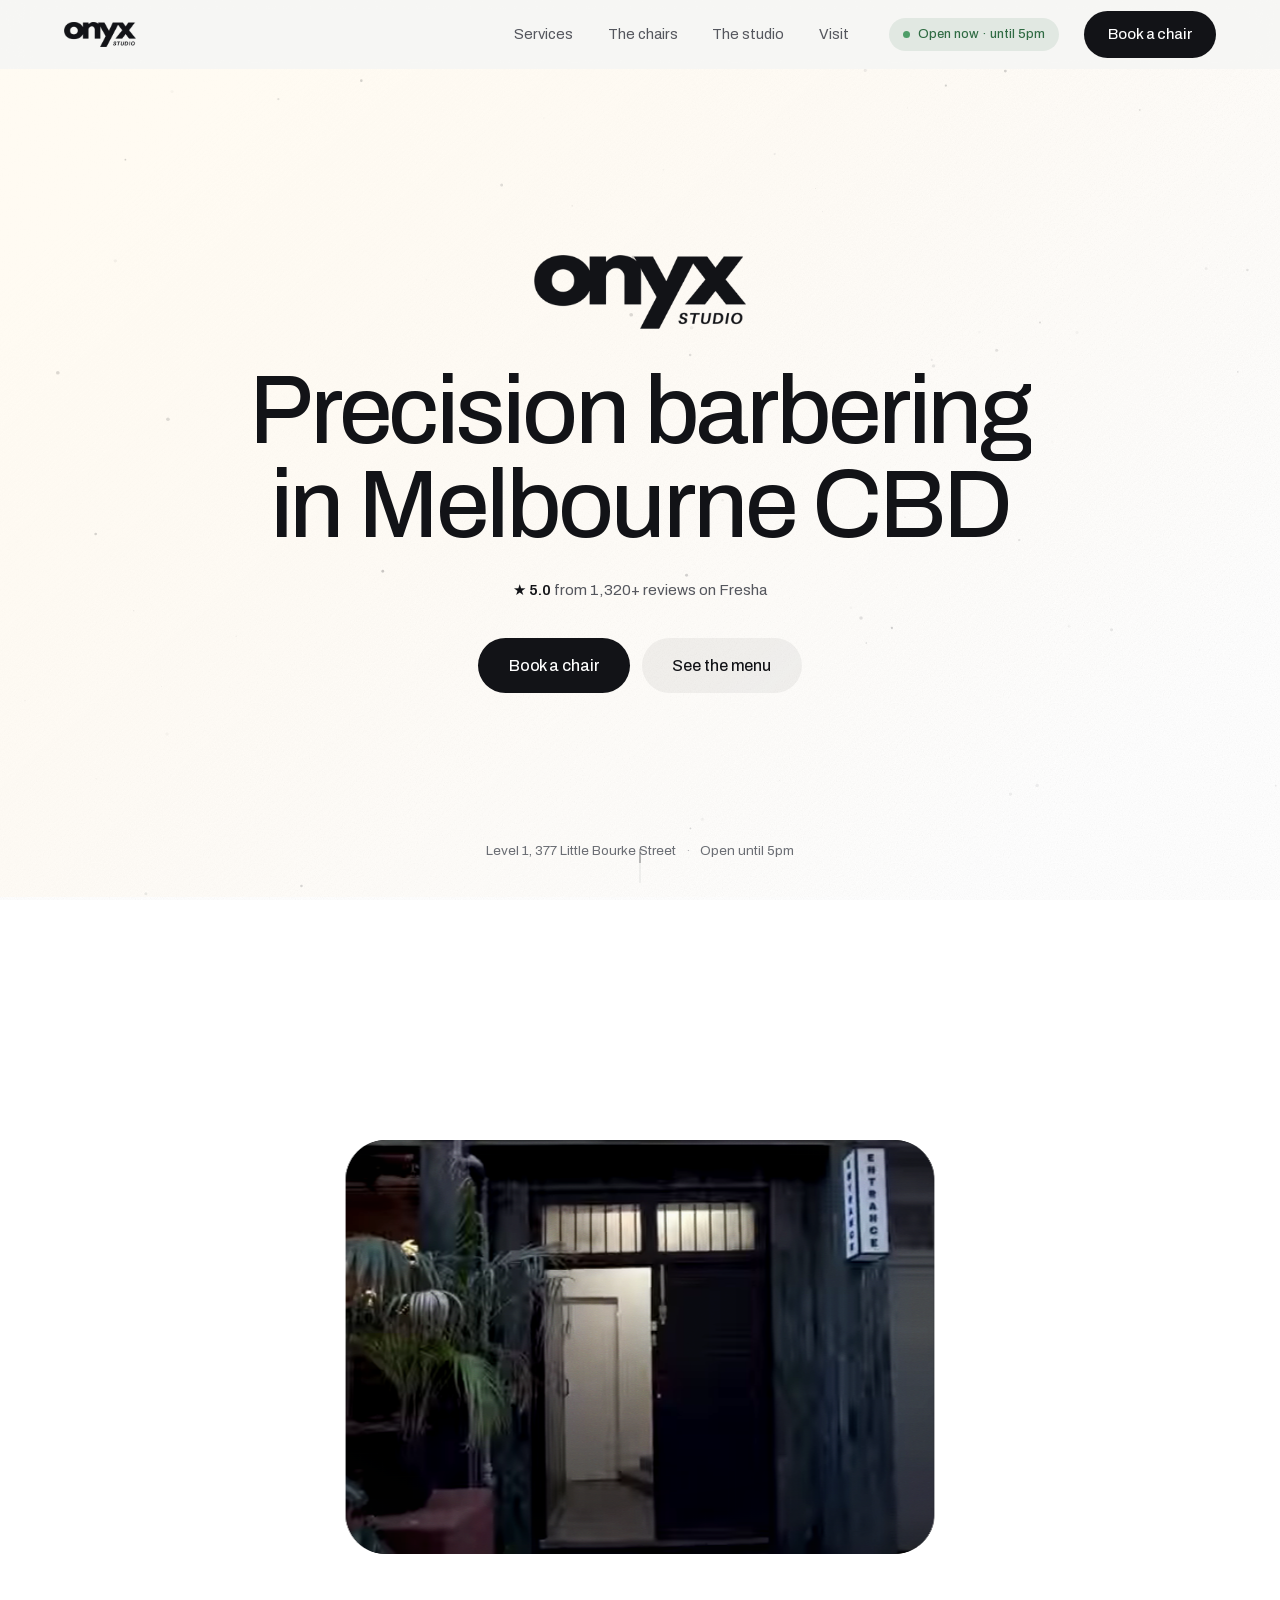
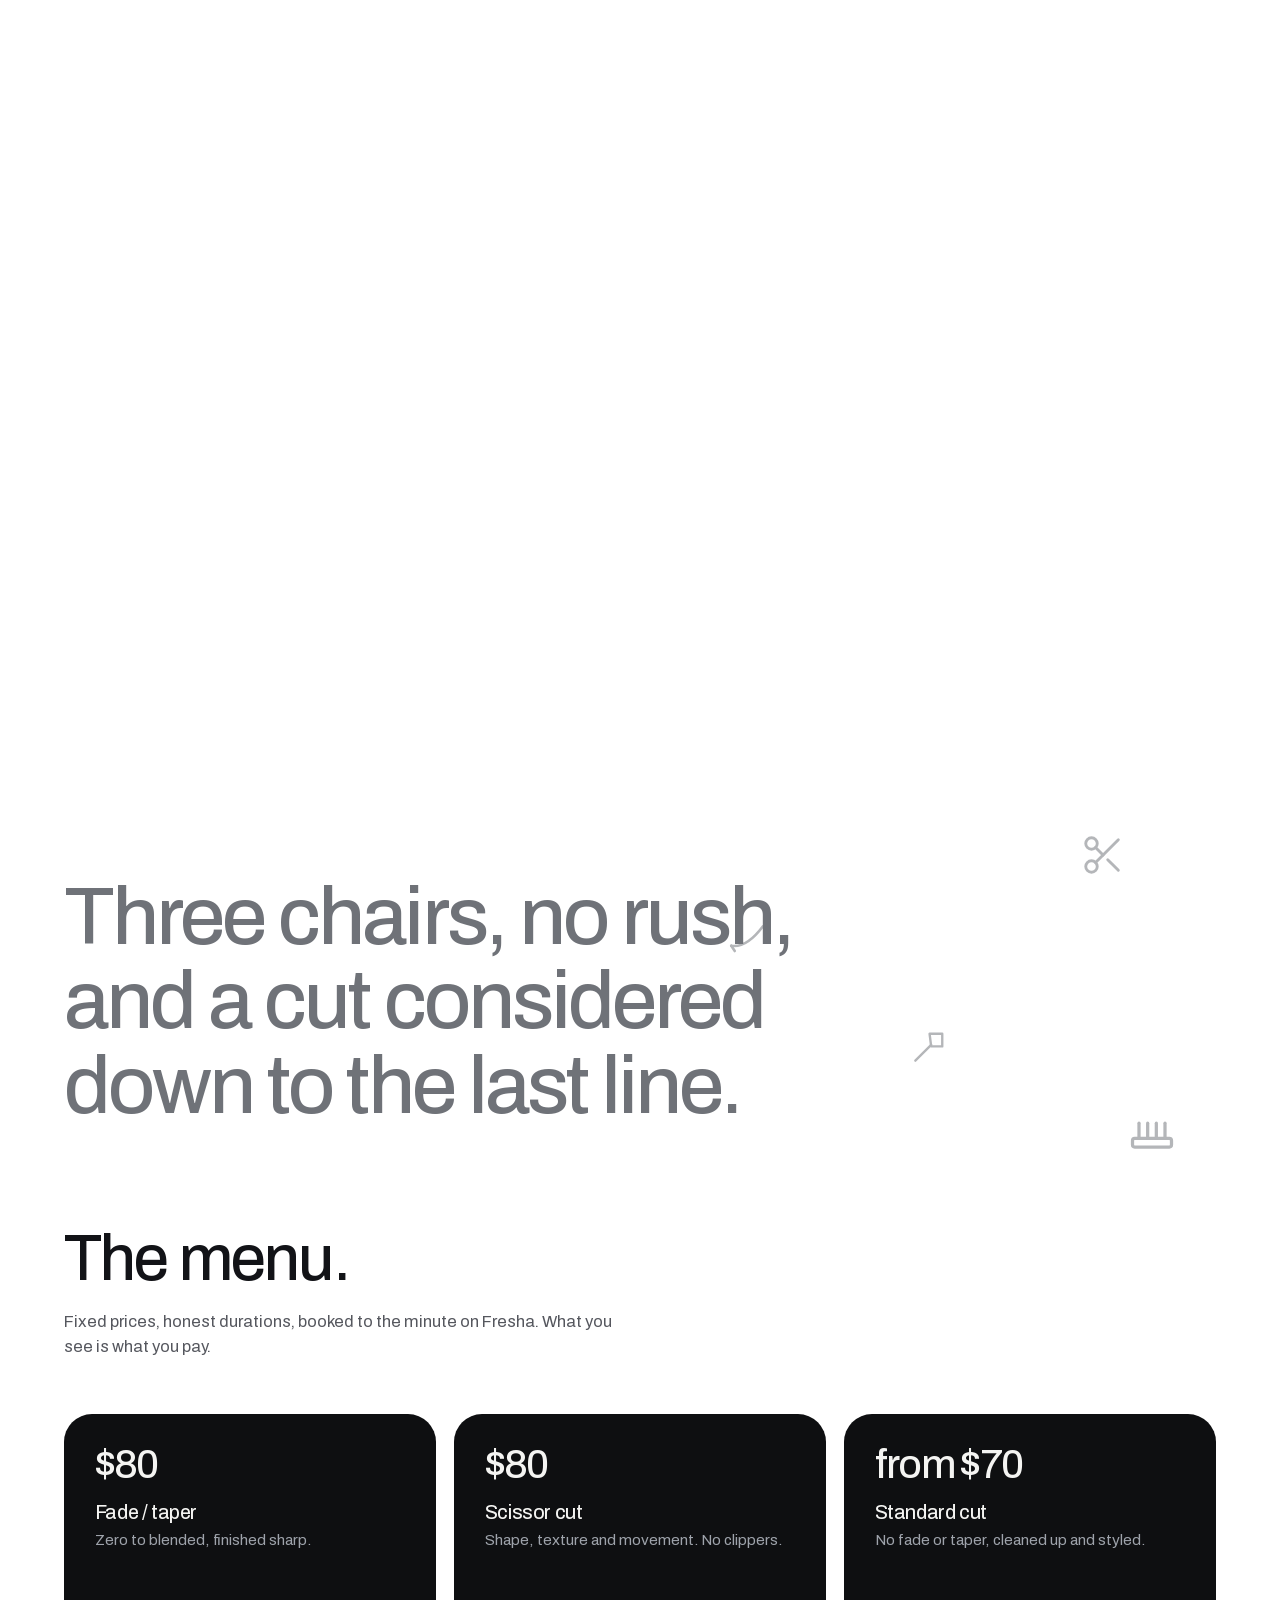
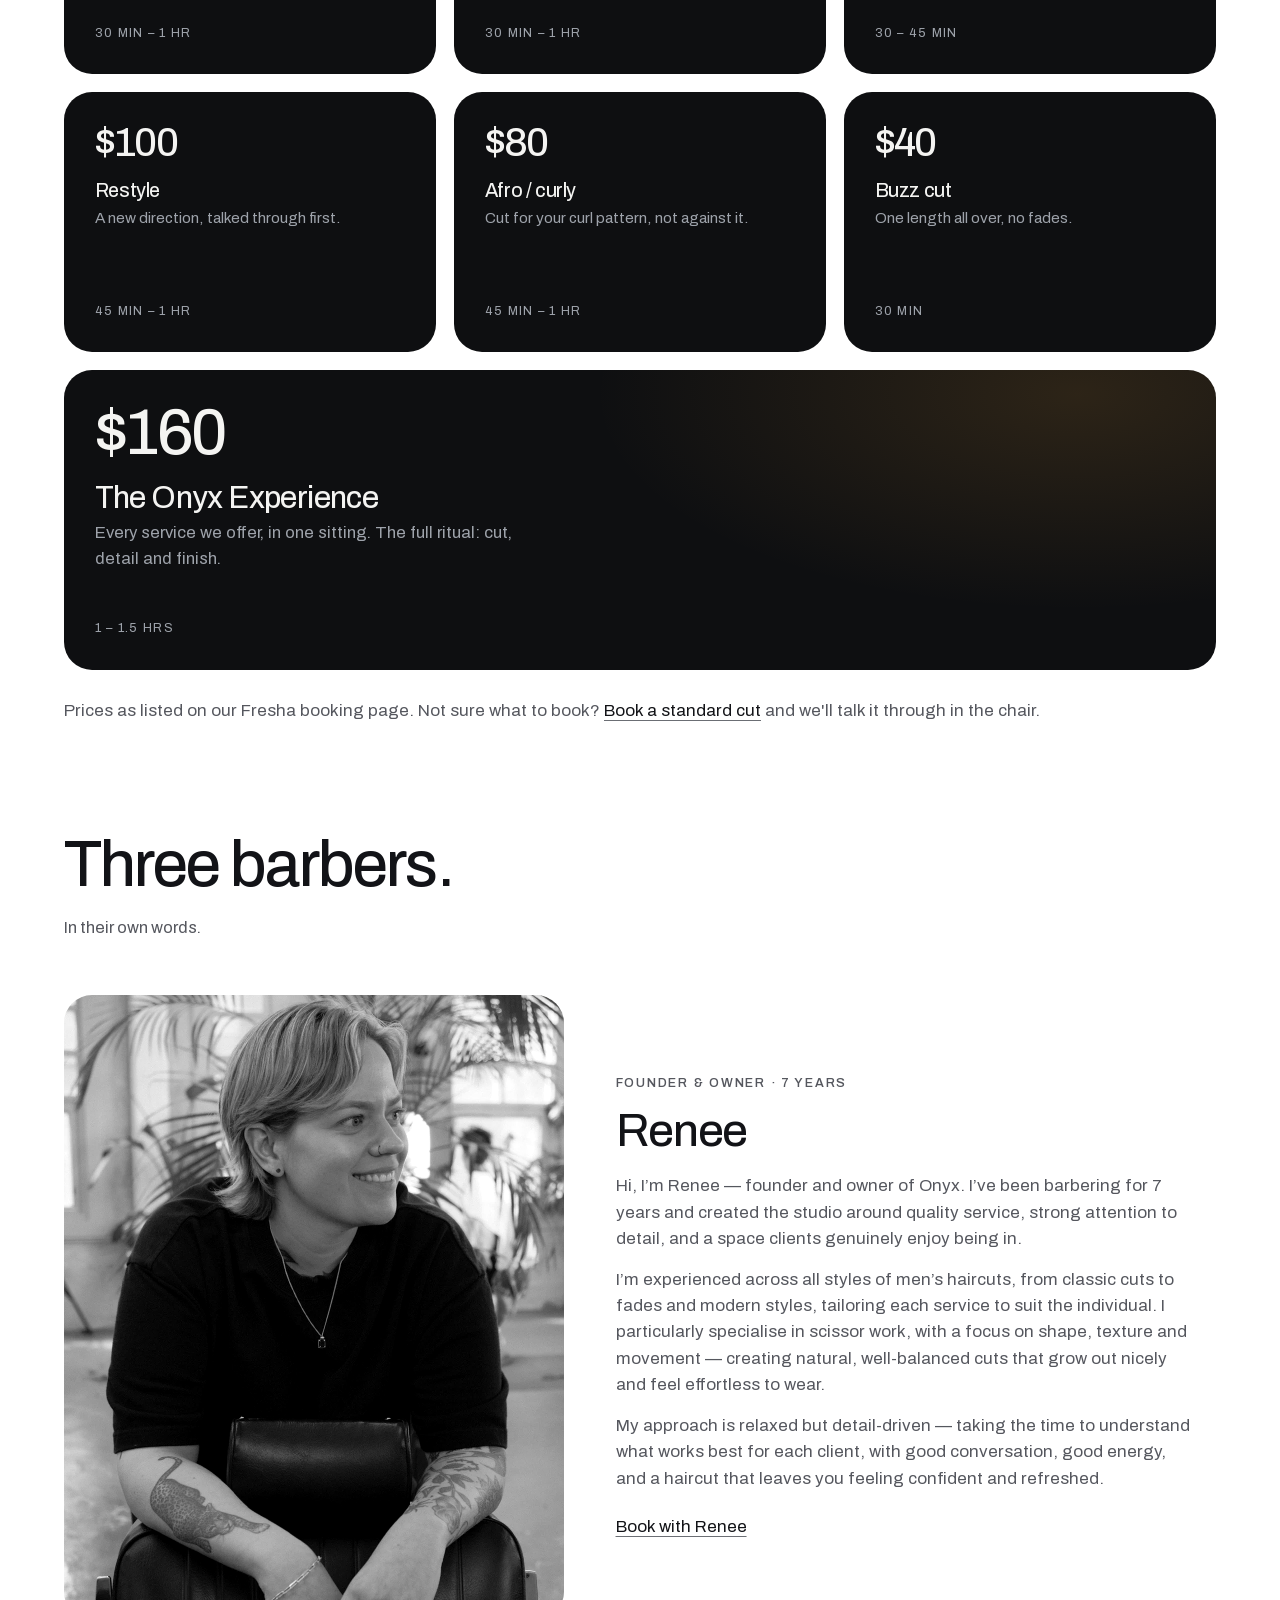
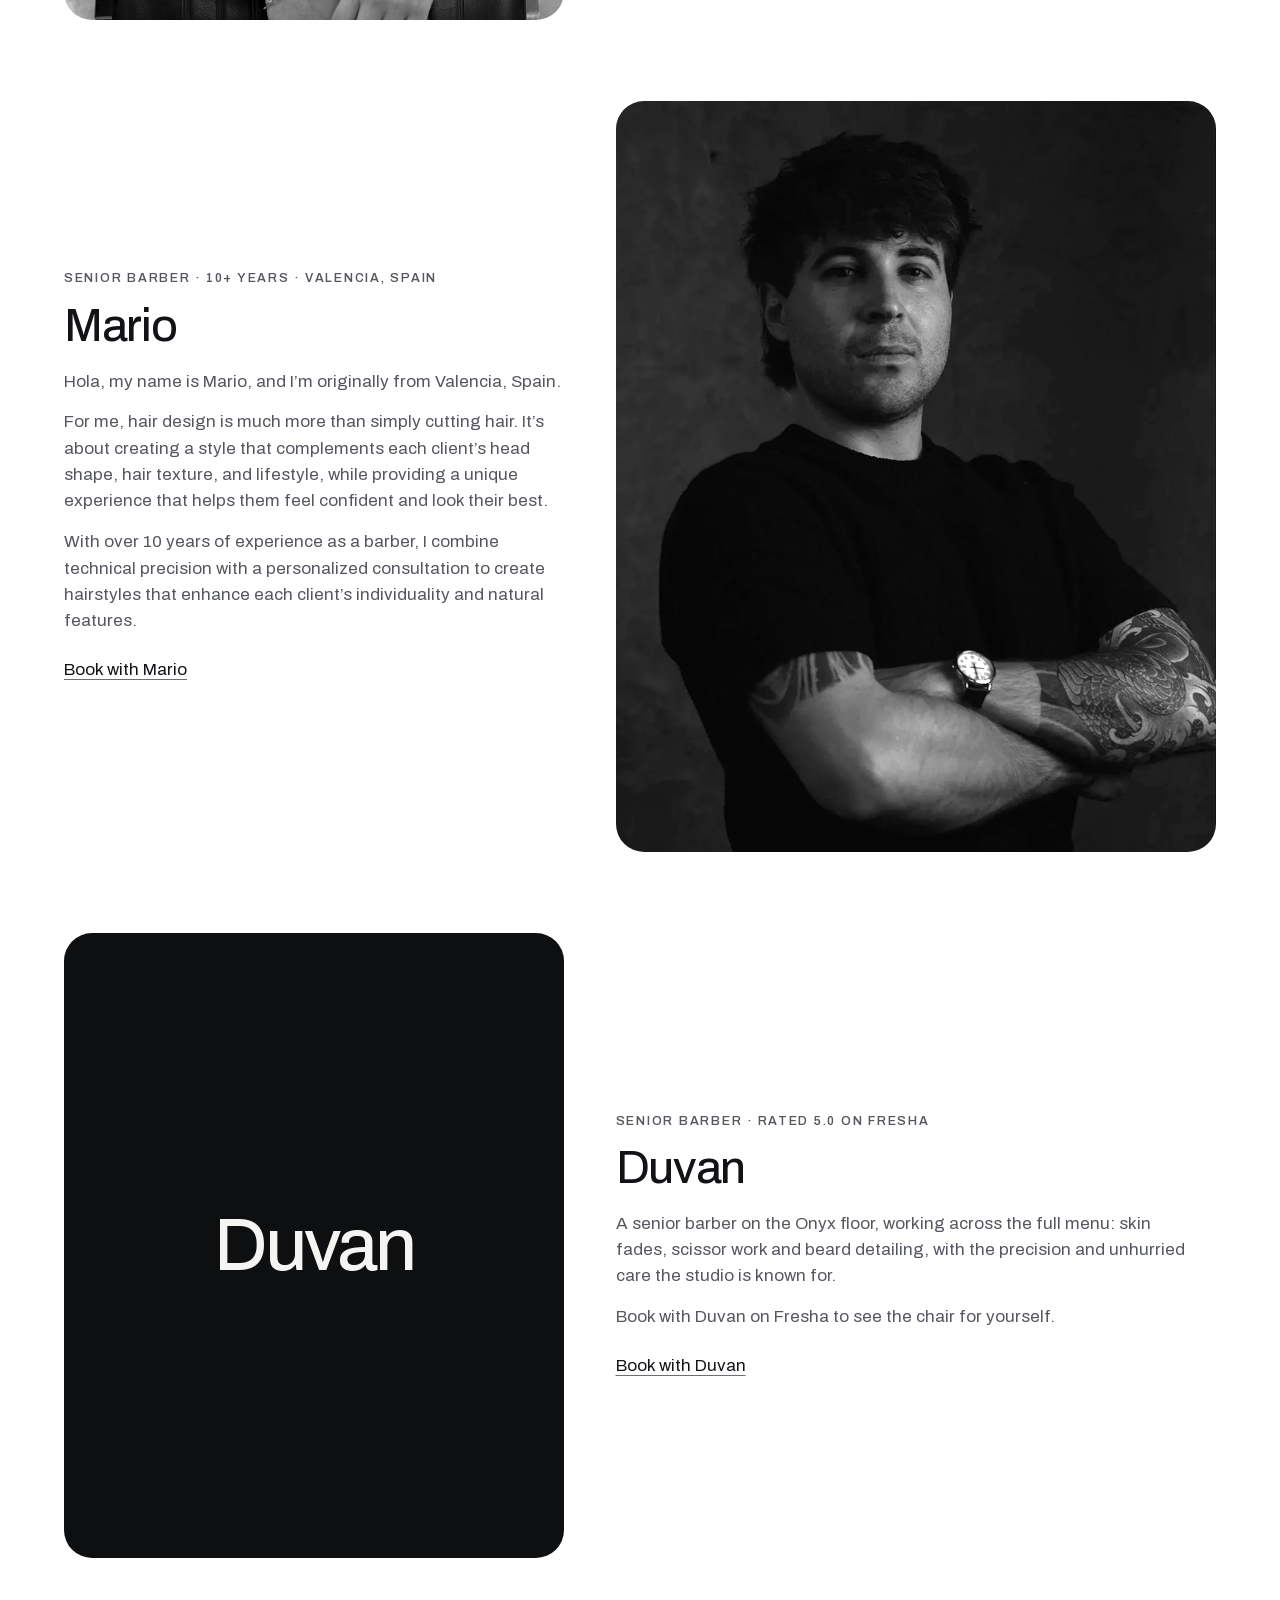
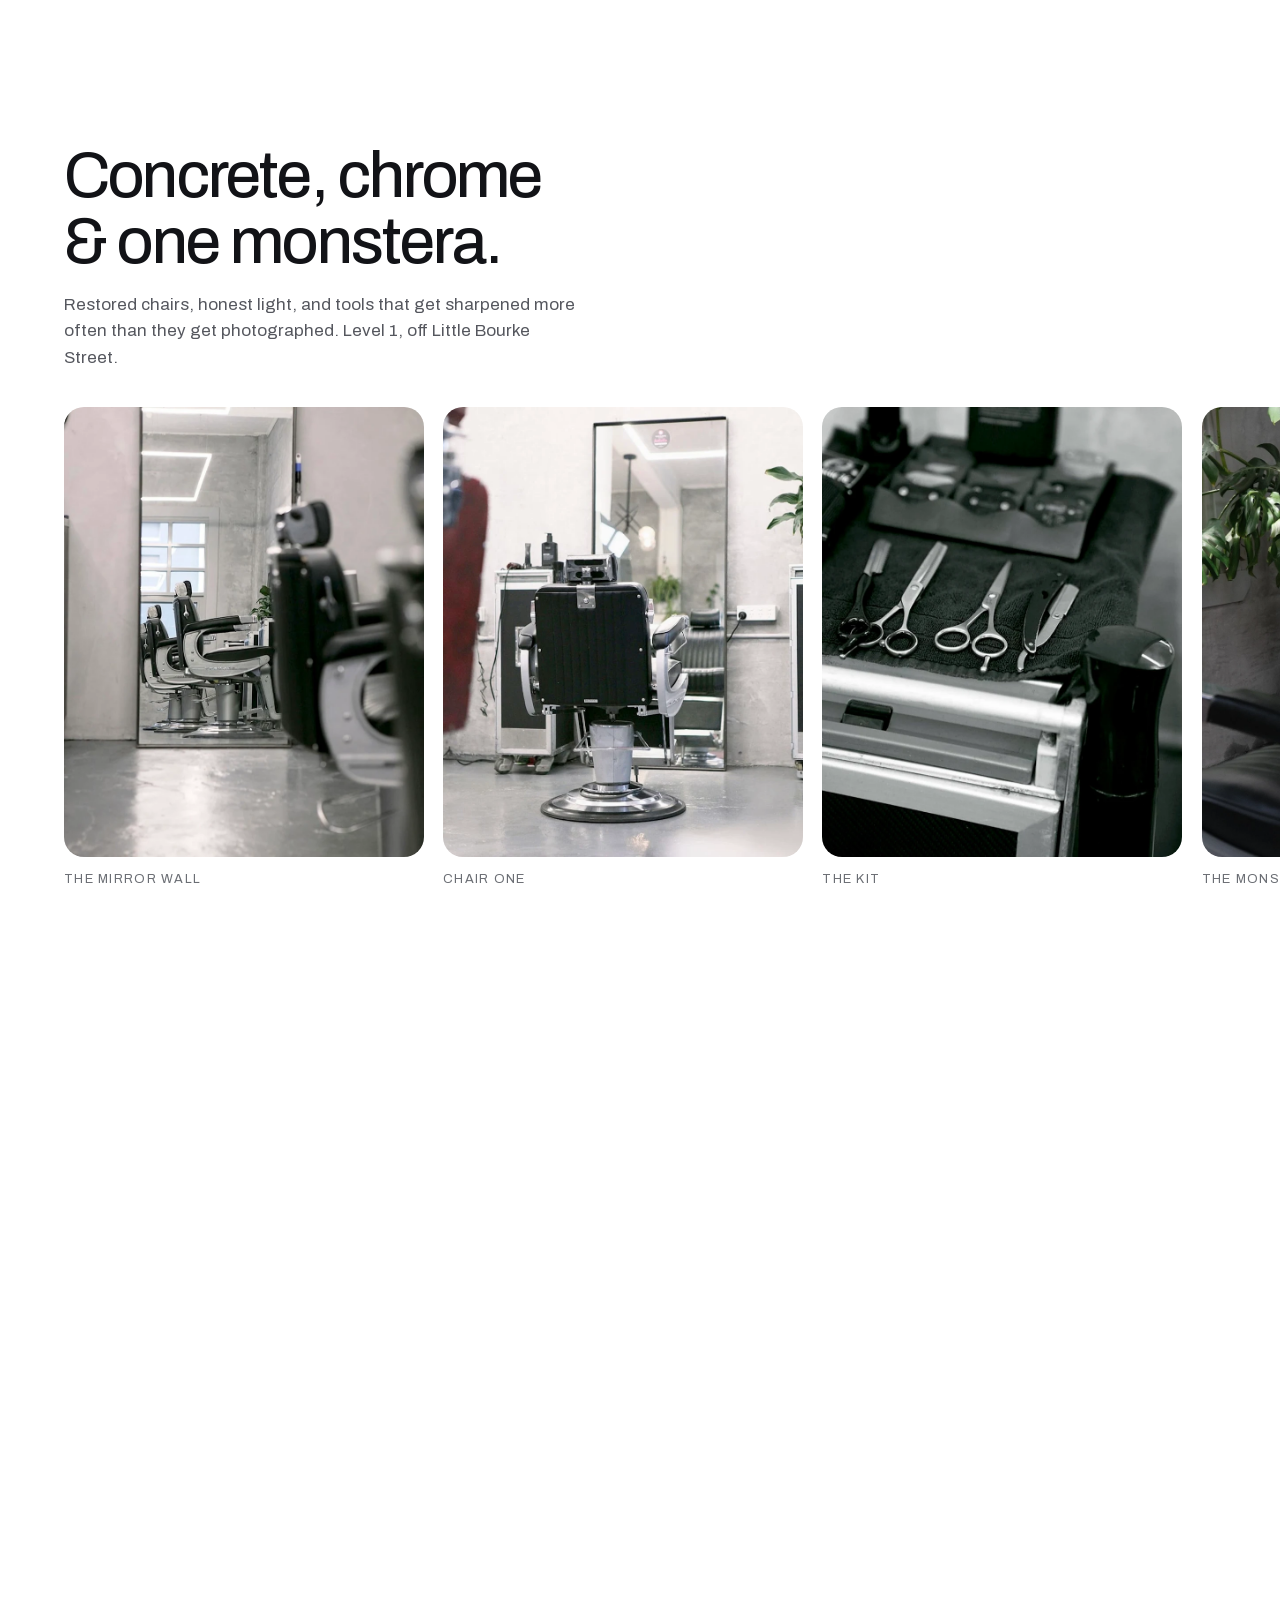
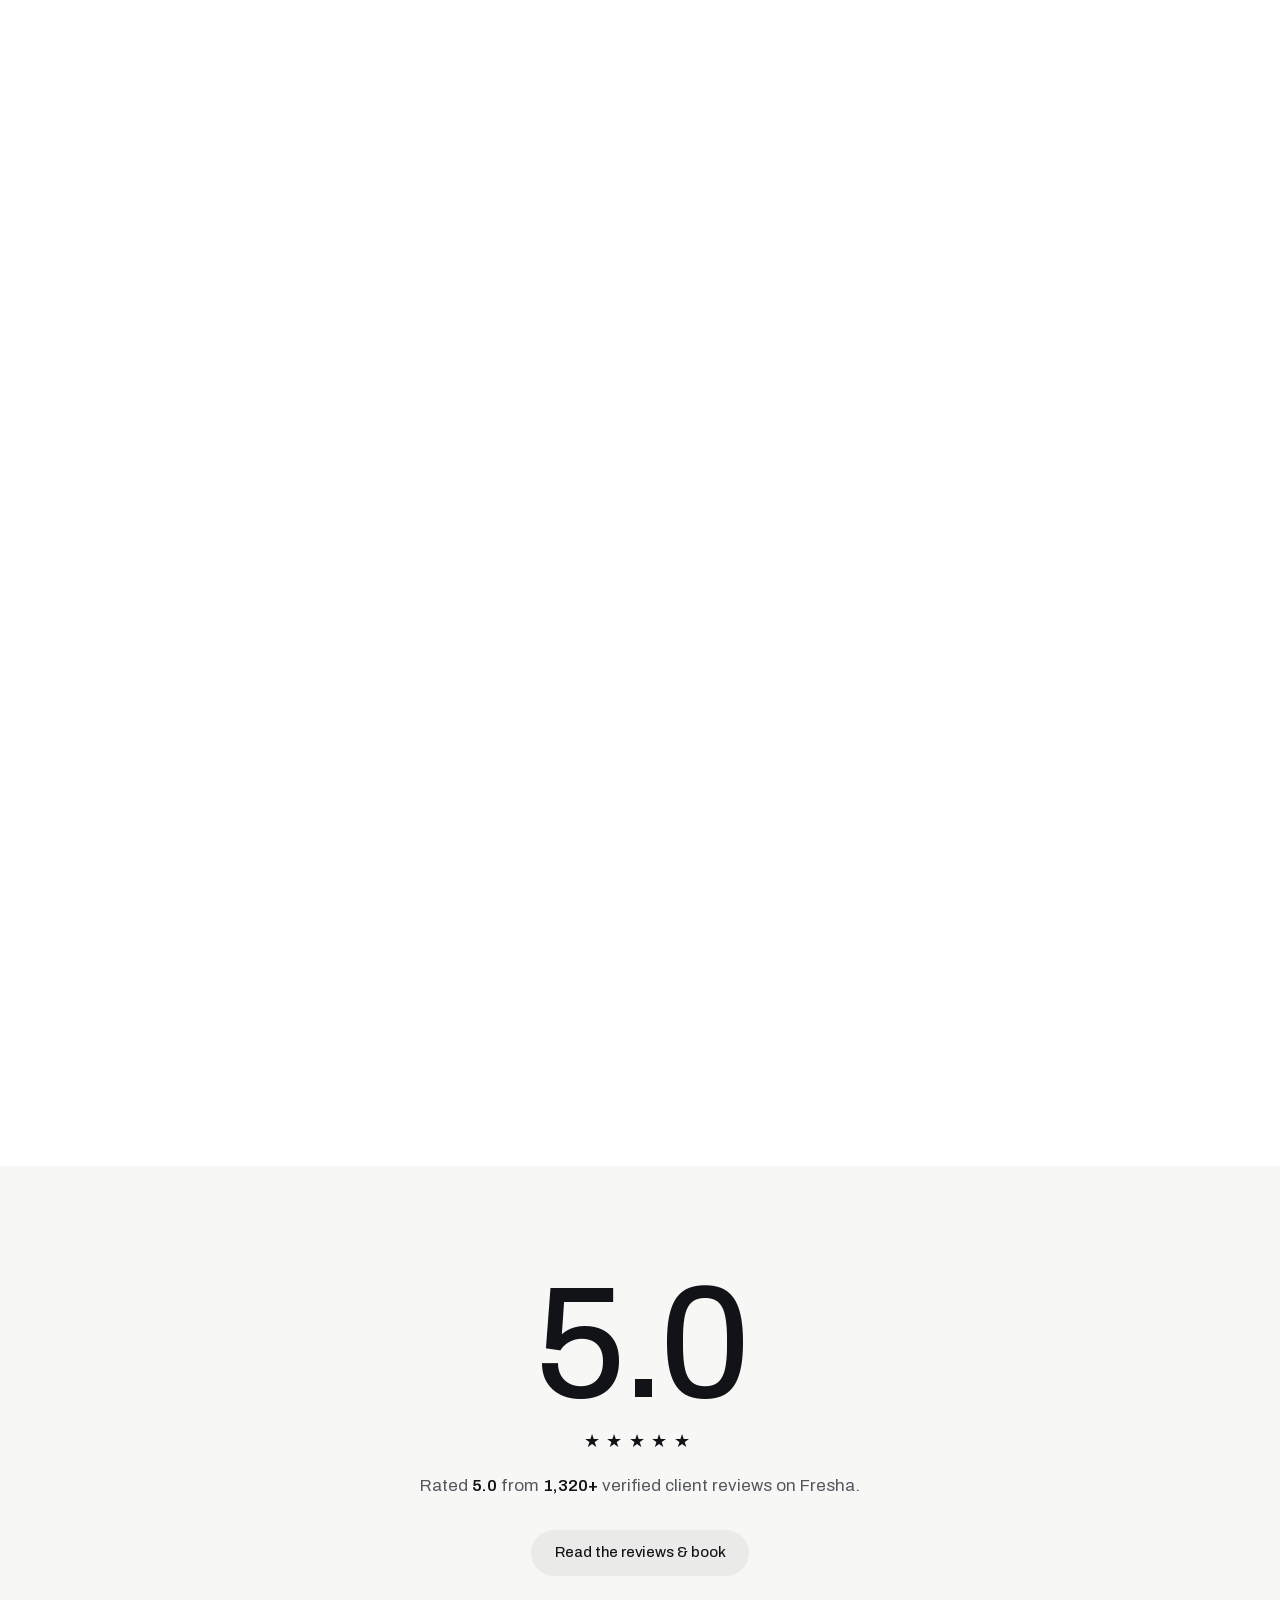
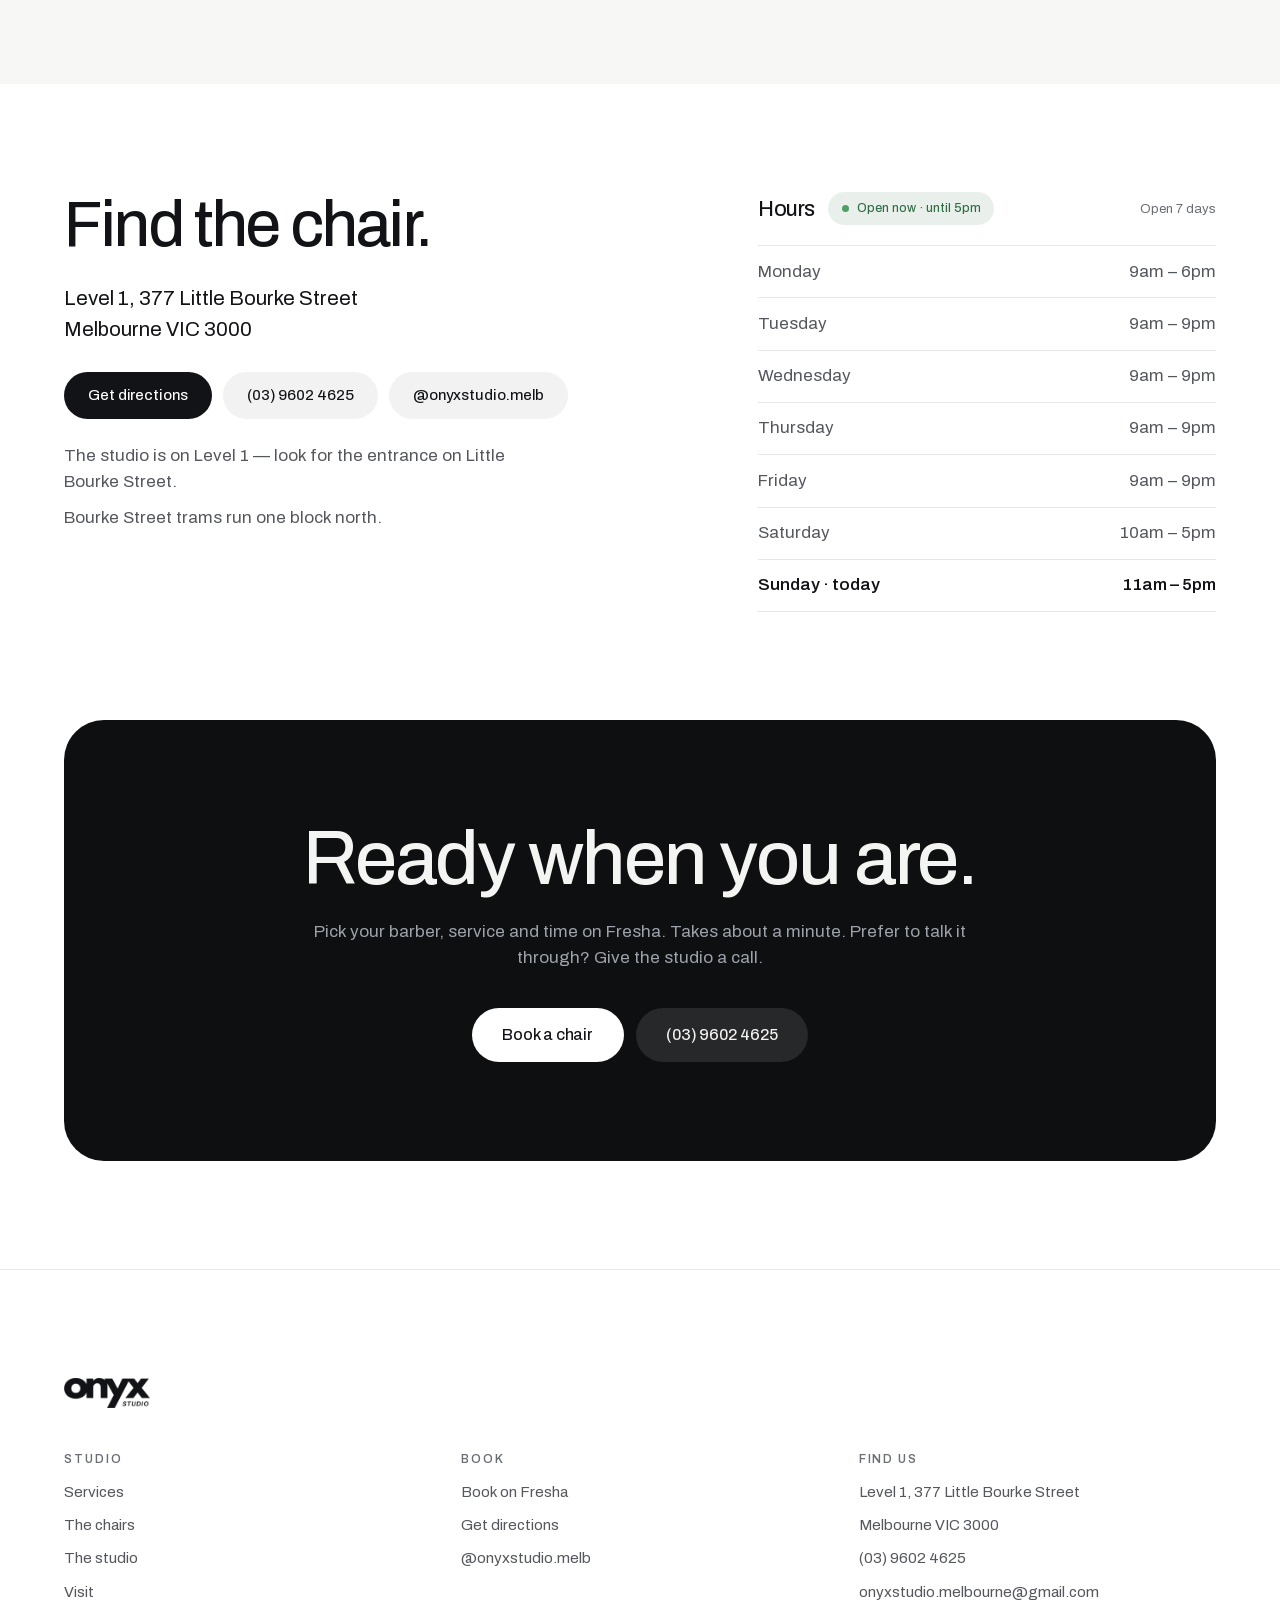
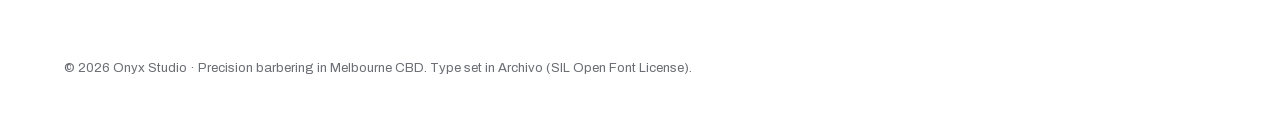
==== commit 1be67c9d: "Fix: unify to single white background, fix clipped g descender in hero title - Change --concrete fro" ====
--- a/index.html
+++ b/index.html
@@ -30,7 +30,7 @@
   <!-- Archivo Variable, self-hosted (SIL Open Font License). No third-party
        request, so the type never blocks or flashes on a slow connection. -->
   <link rel="preload" href="fonts/archivo-latin.woff2" as="font" type="font/woff2" crossorigin>
-  <link rel="stylesheet" href="styles.css?v=29">
+  <link rel="stylesheet" href="styles.css?v=30">
 
   <script type="application/ld+json">
   {
--- a/styles.css
+++ b/styles.css
@@ -27,8 +27,8 @@
 
 :root {
   /* --- Surfaces: the room ------------------------------------------------ */
-  --concrete:      #f4f4f2;   /* the floor and the walls */
-  --concrete-warm: #eeeeeb;   /* a band, one step down */
+  --concrete:      #ffffff;   /* the page — one white, no warm tint */
+  --concrete-warm: #f7f7f5;   /* a band, one step down */
   --leather:       #0e0f11;   /* the chairs */
 
   /* --- Ink: two, as the system demands ----------------------------------- */
@@ -365,7 +365,7 @@
   letter-spacing: -0.032em;
   margin-bottom: clamp(1.25rem, 3vh, 2rem);
 }
-.hero-title .line { display: block; overflow: hidden; }
+.hero-title .line { display: block; overflow: hidden; padding-bottom: 0.12em; margin-bottom: -0.12em; }
 .hero-title .line > span { display: block; }
 
 html.motion .hero-title .line > span {
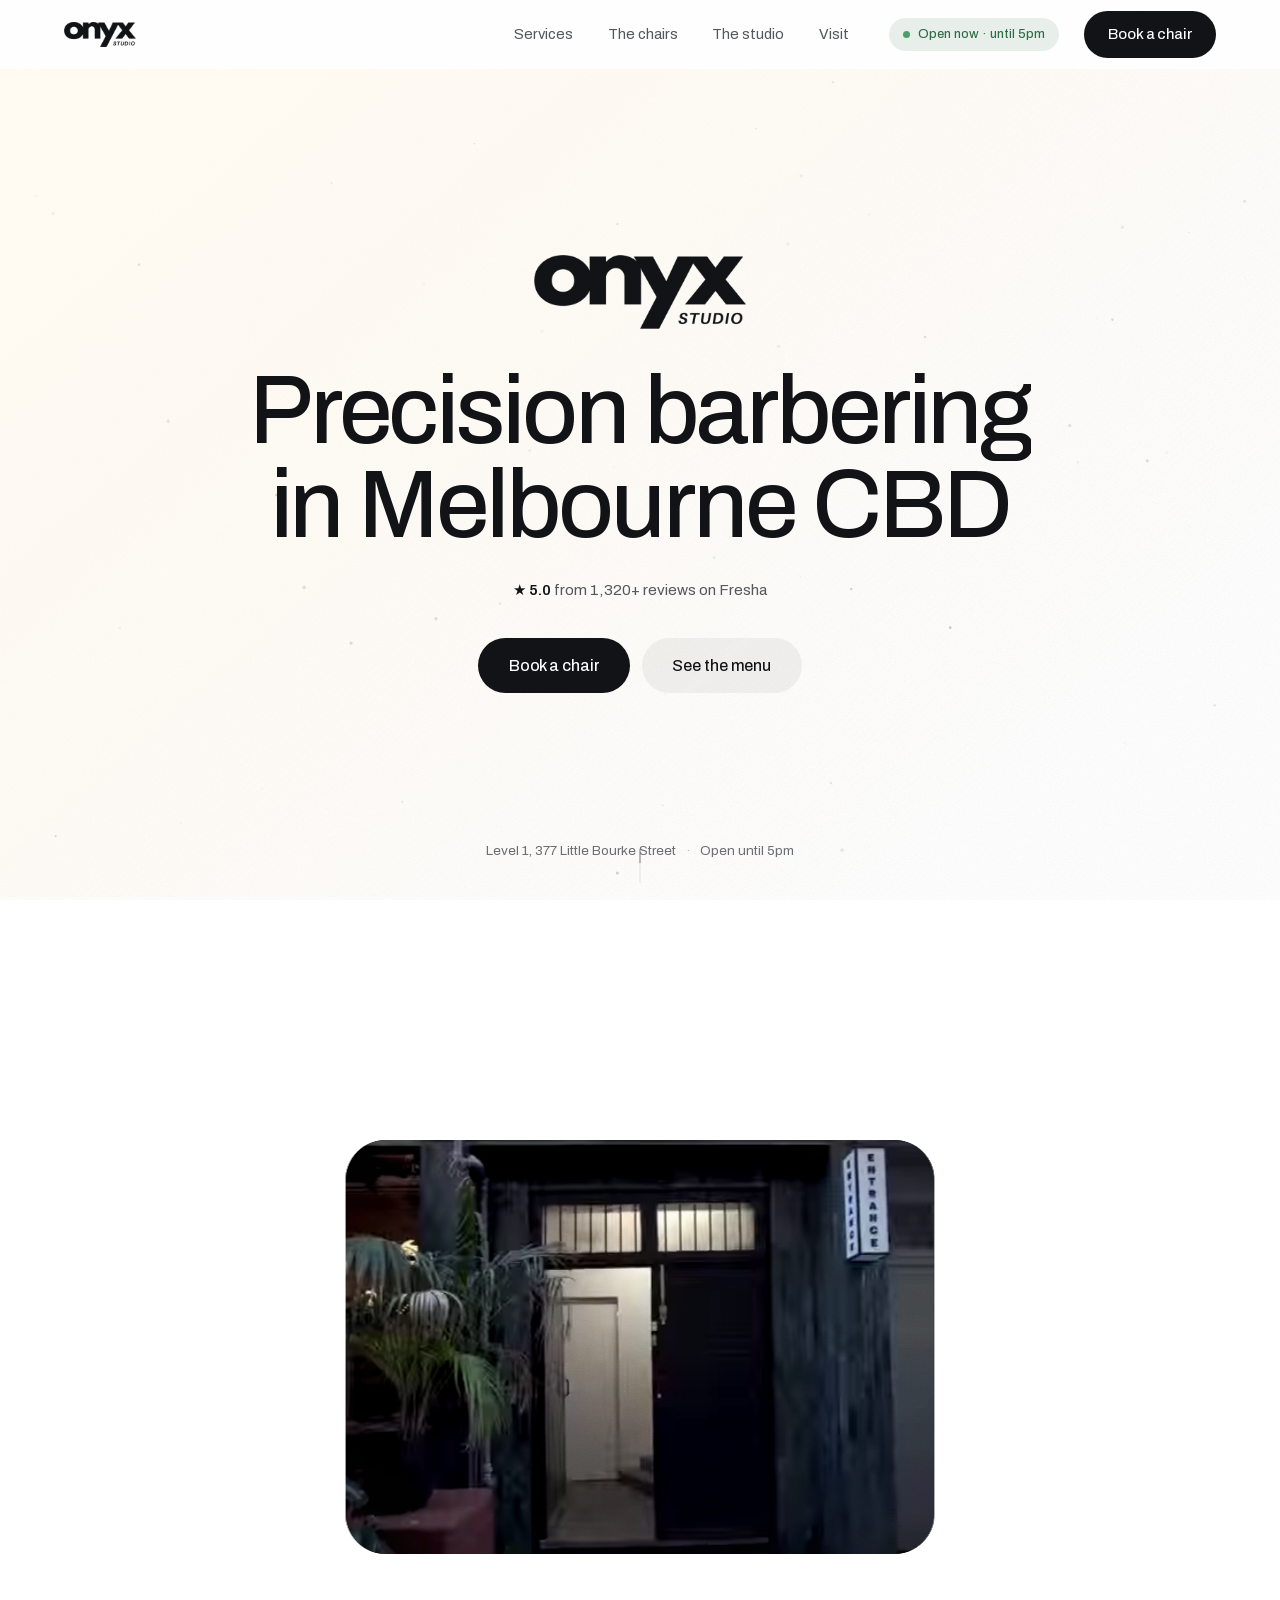
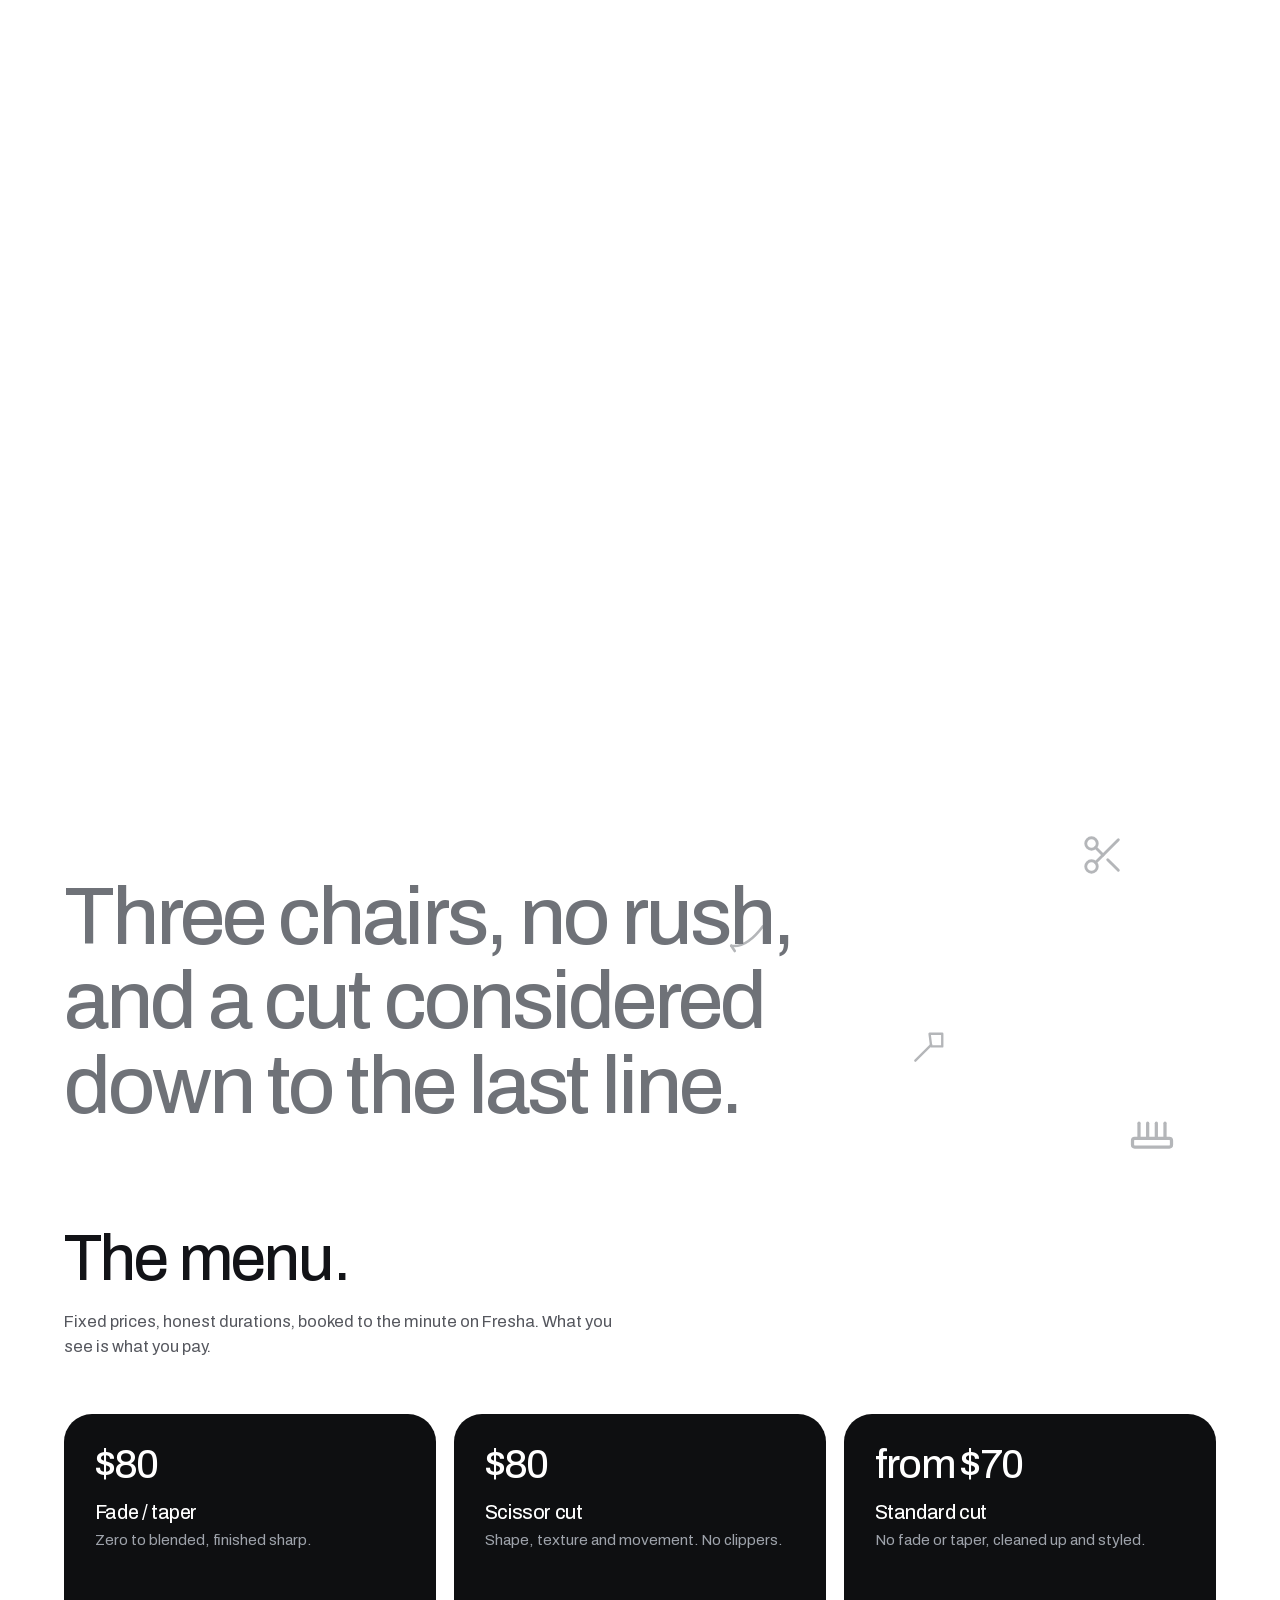
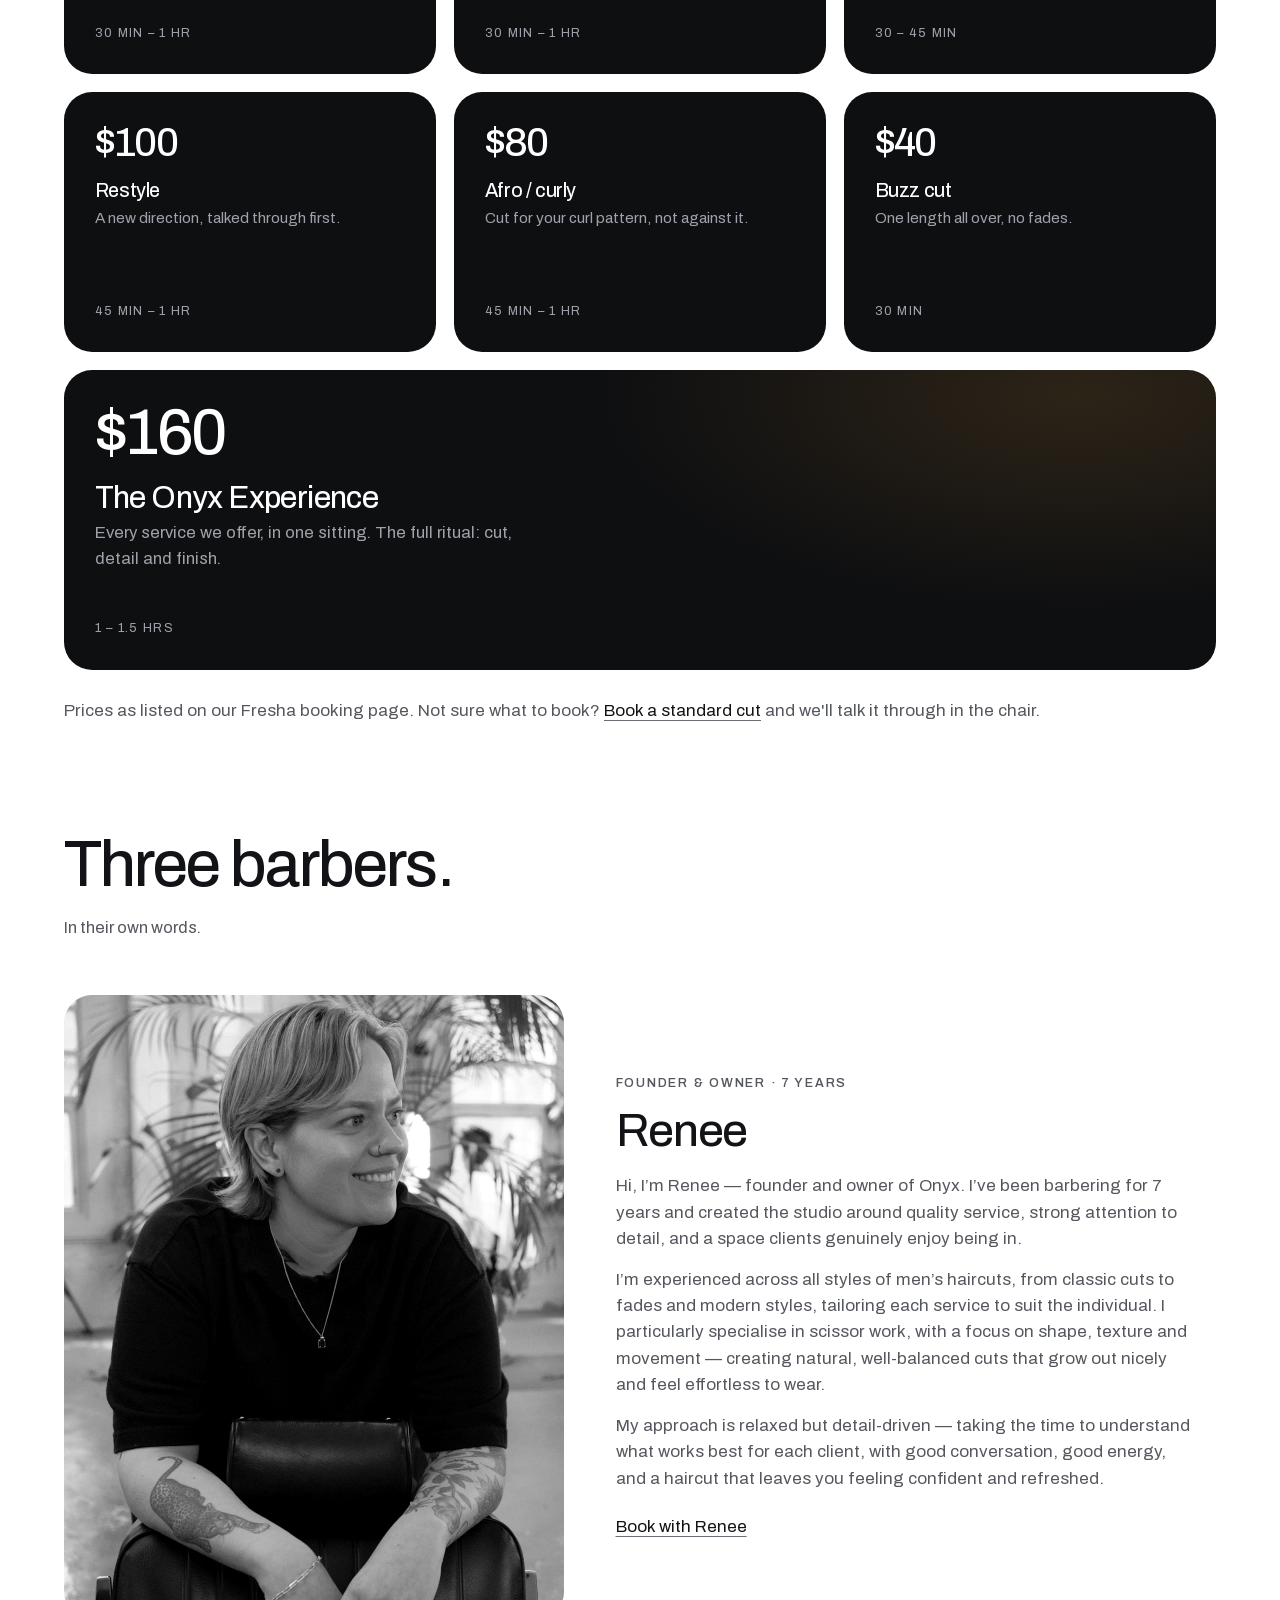
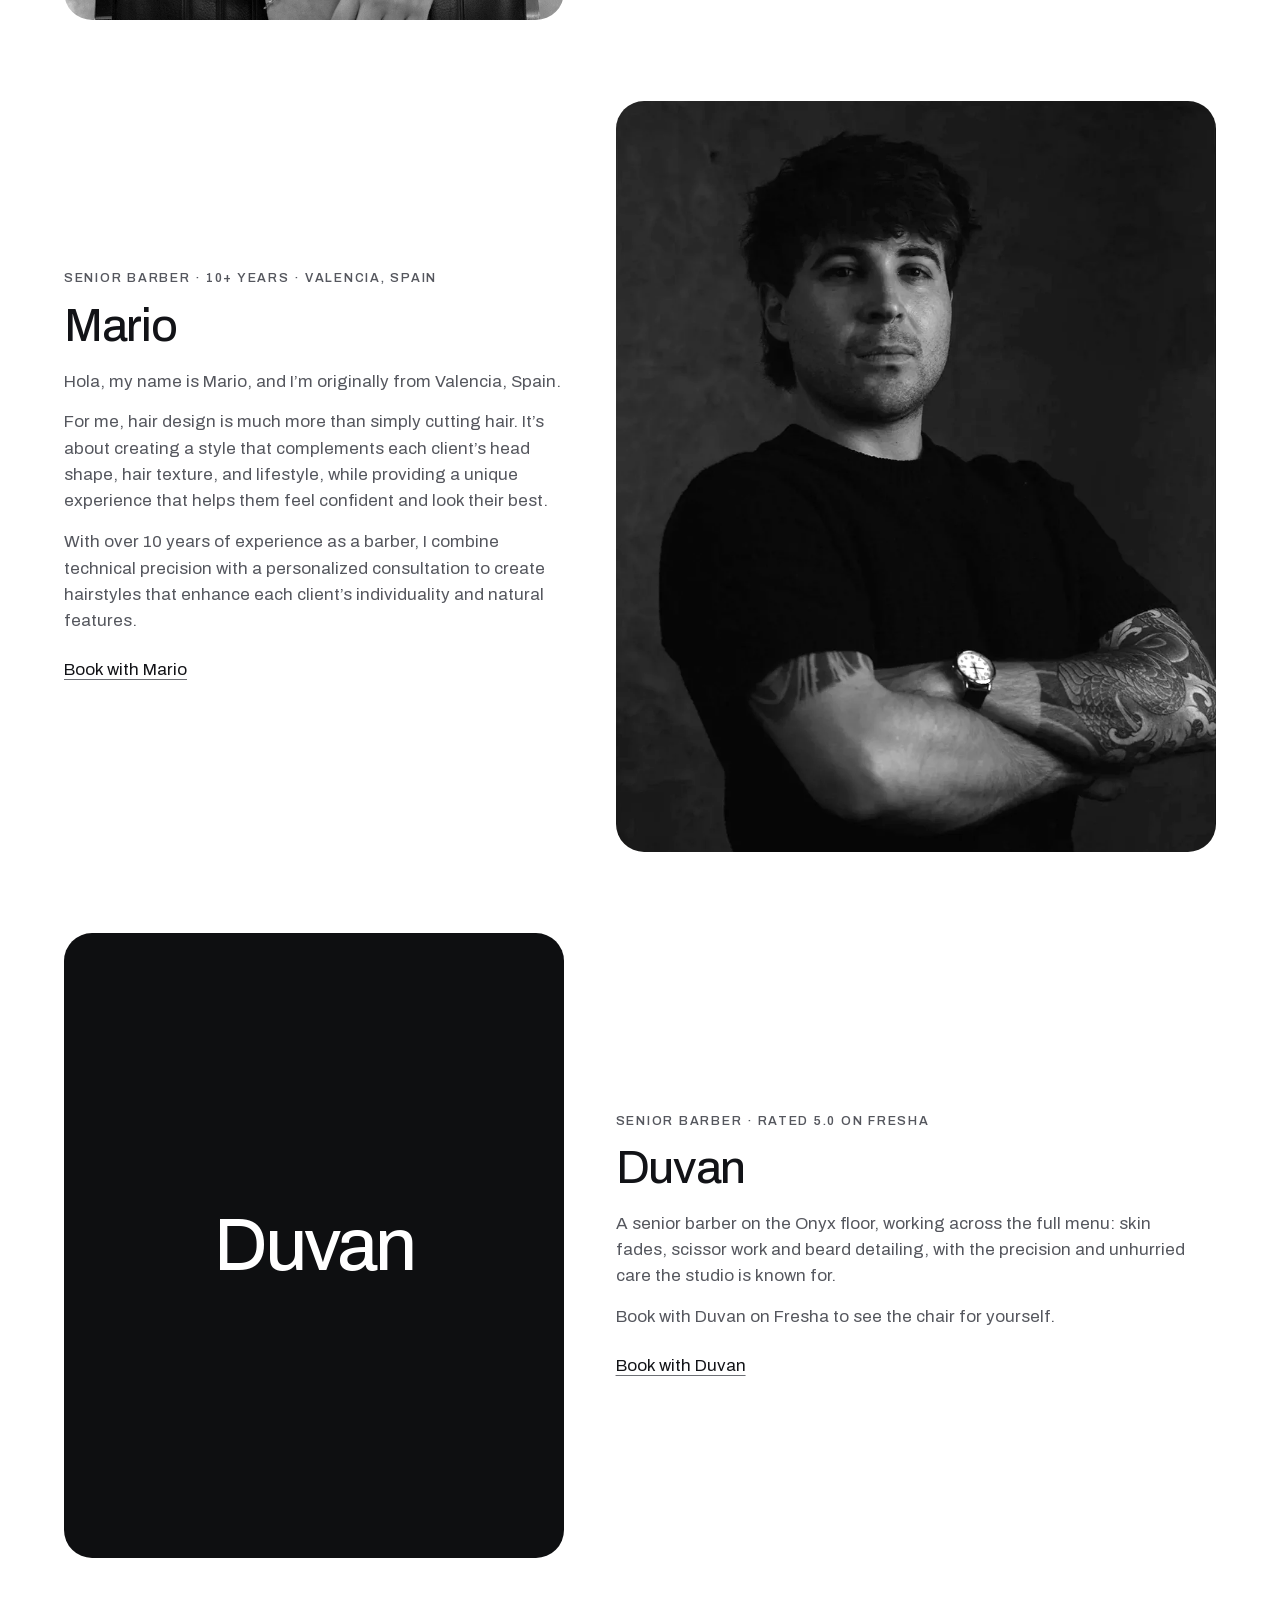
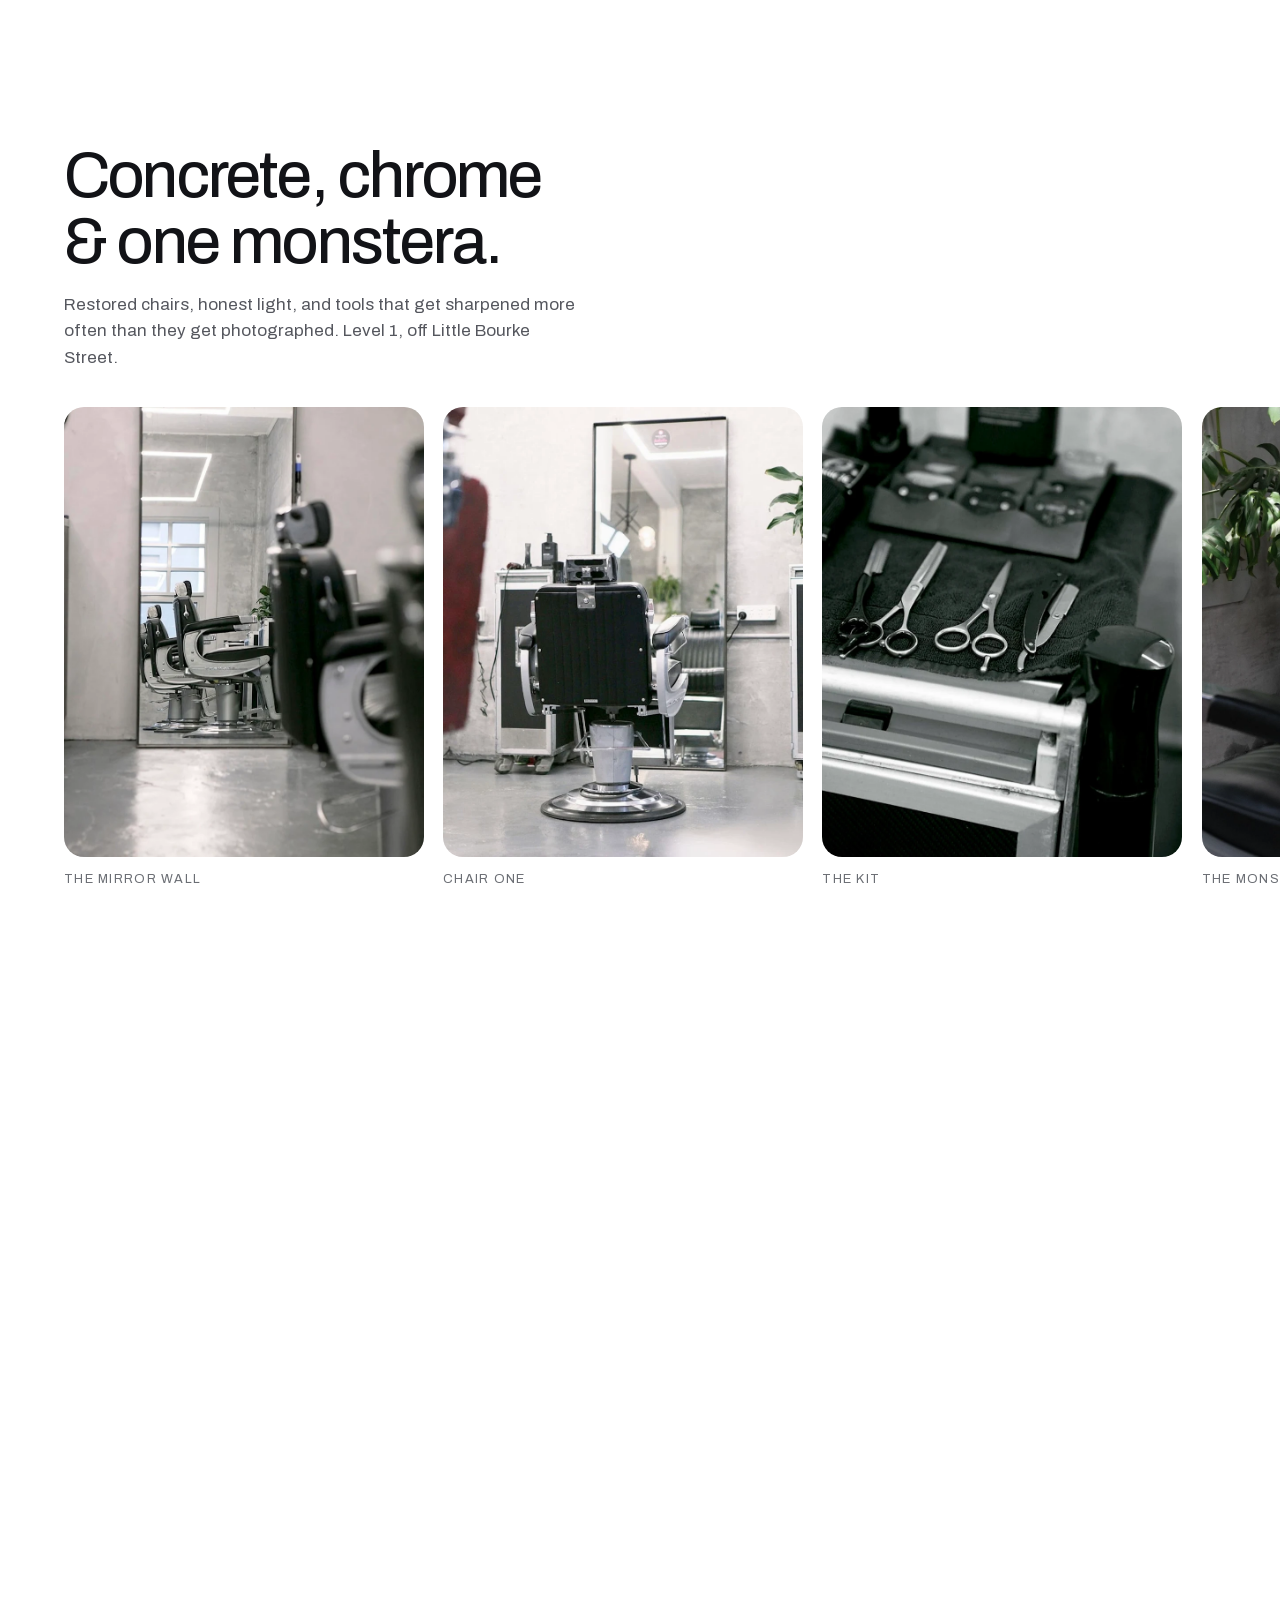
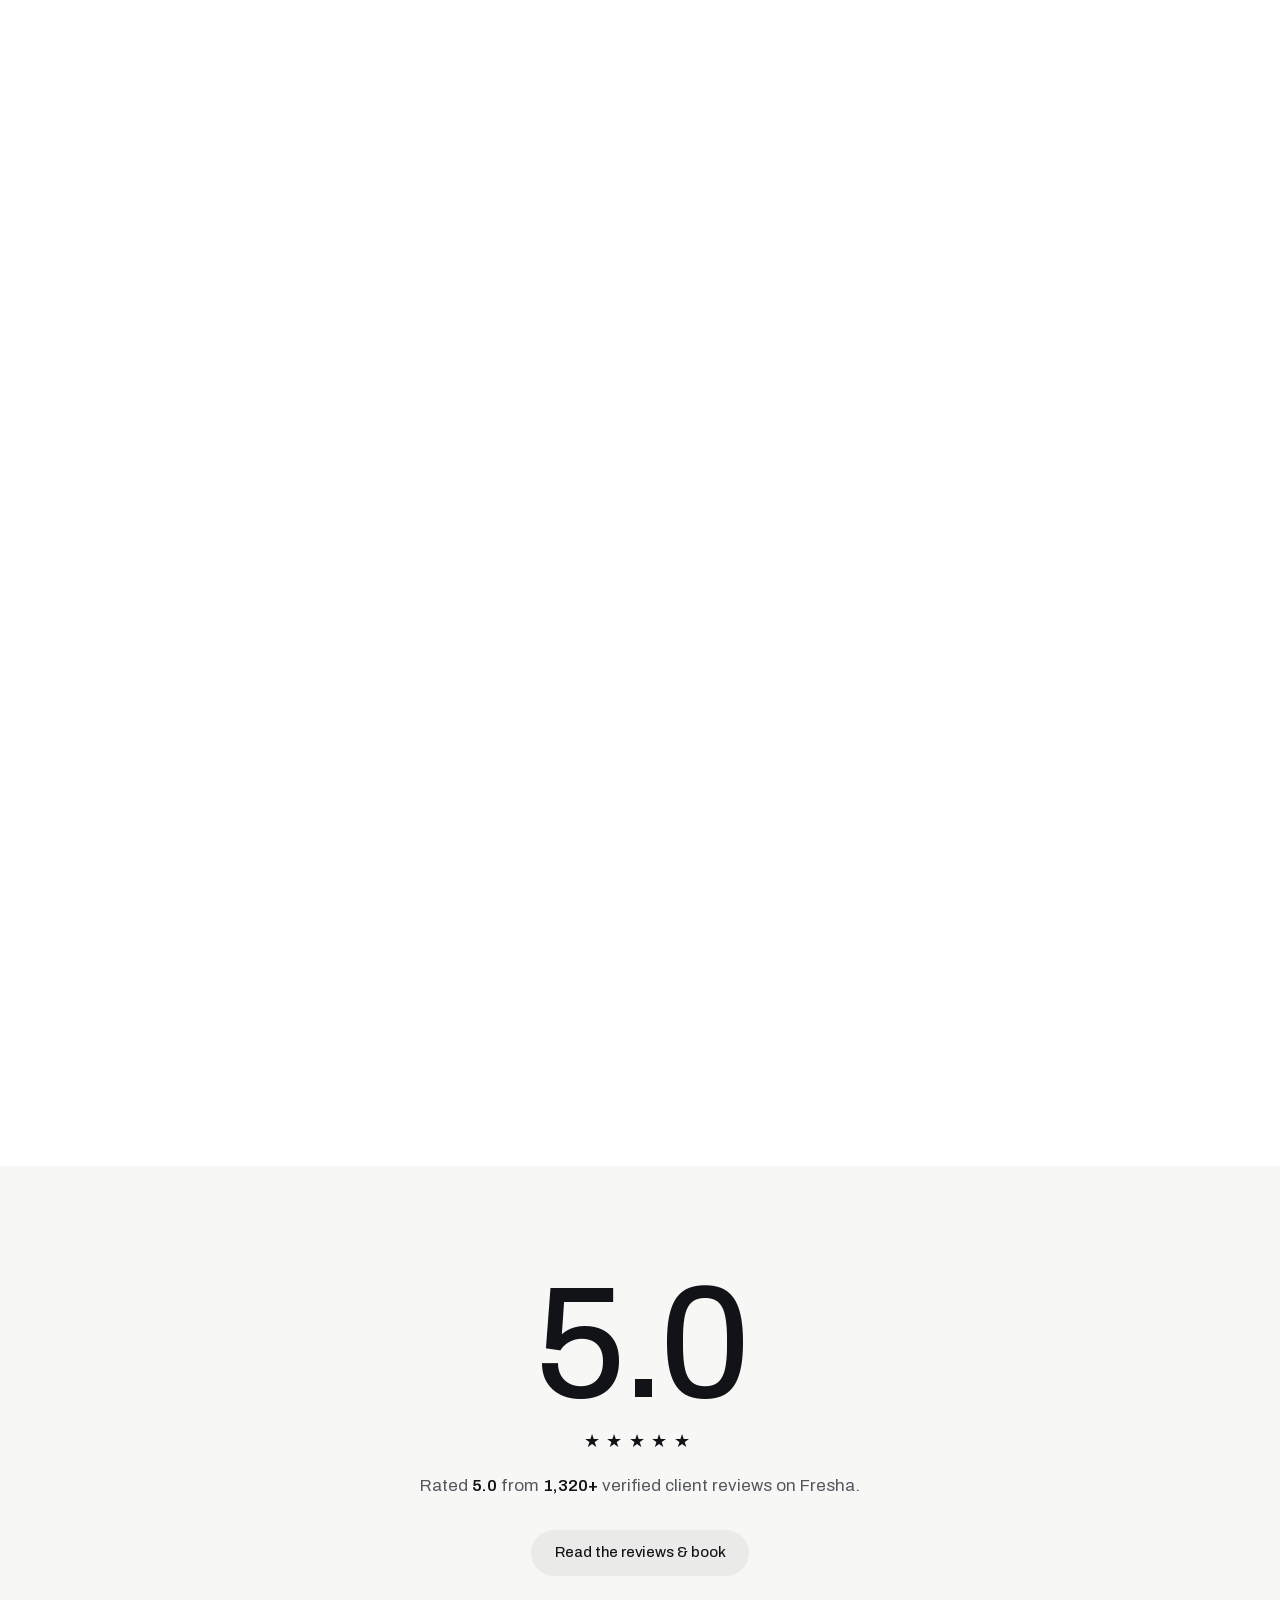
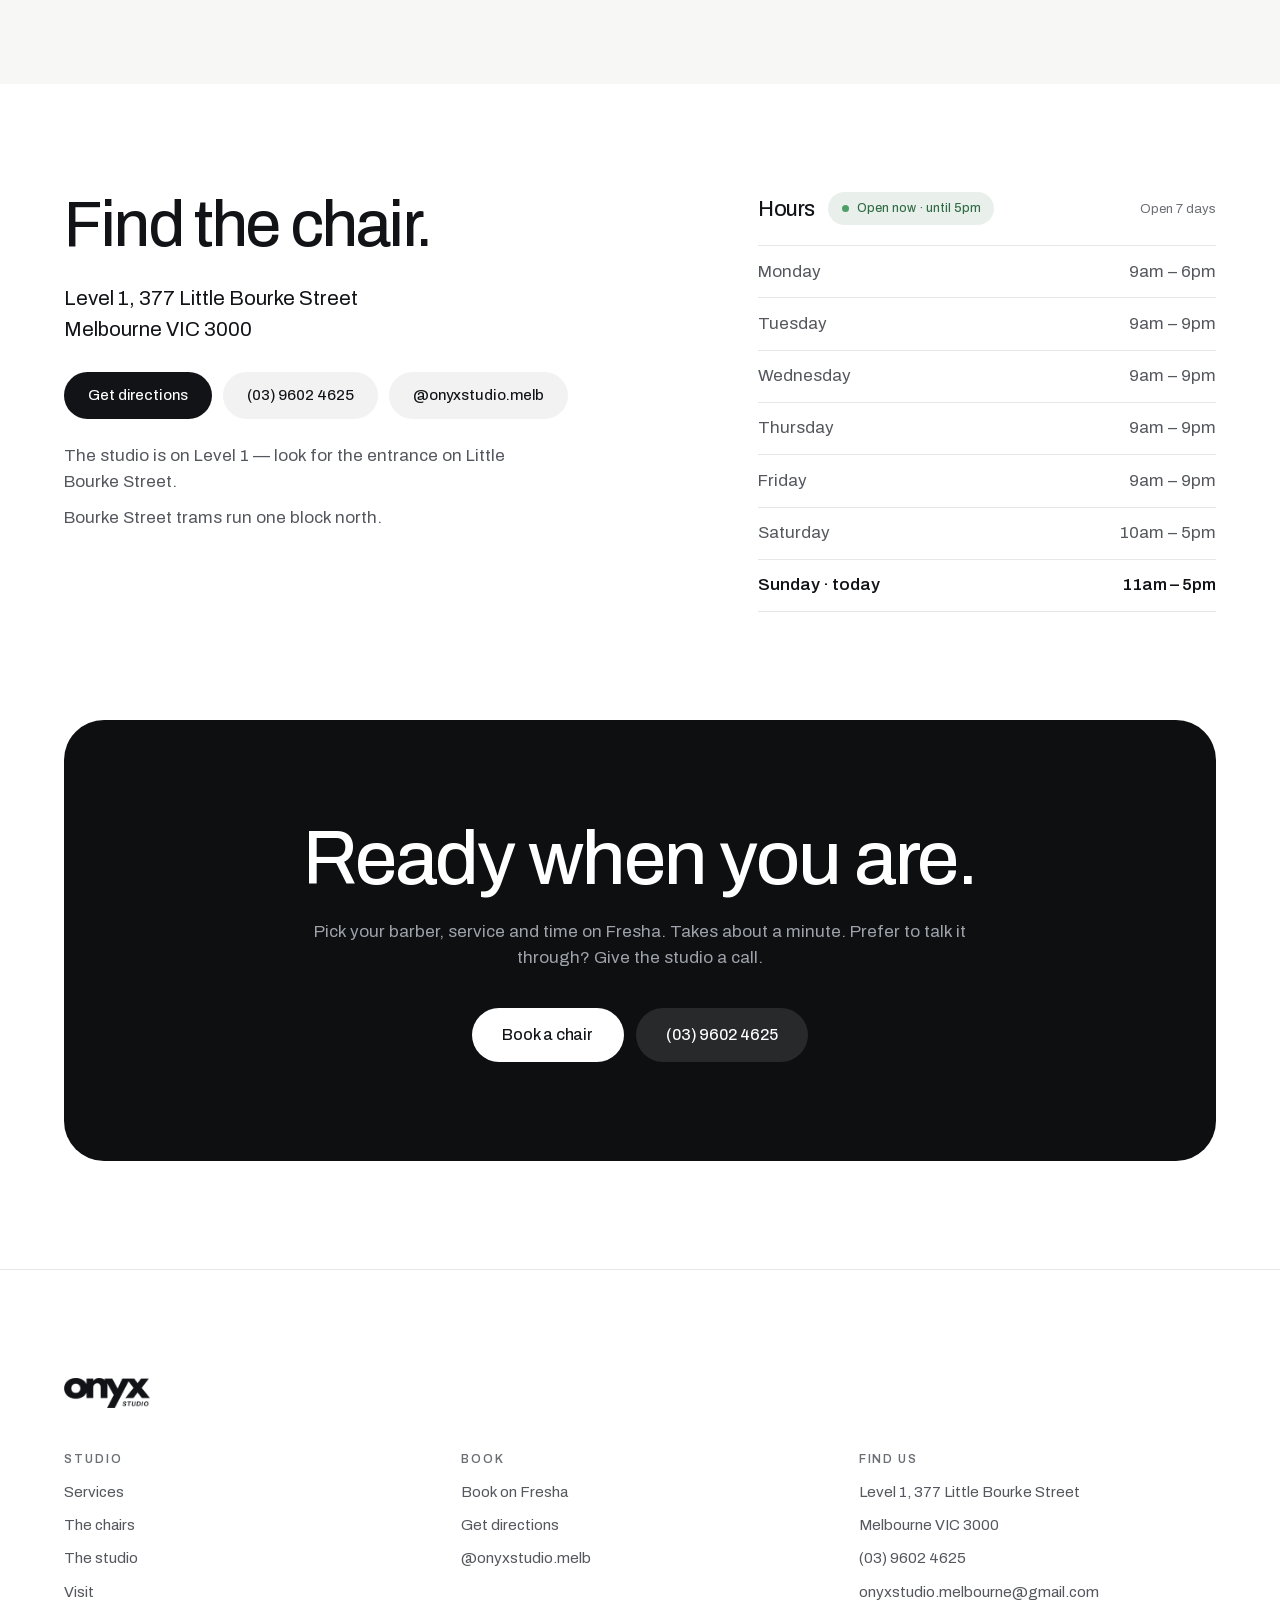
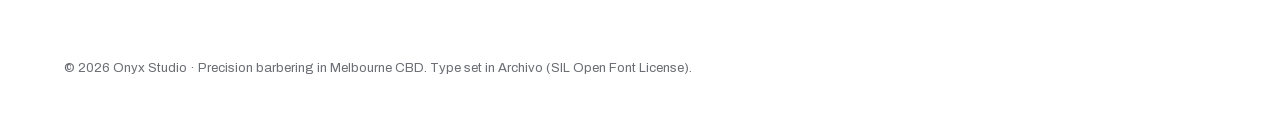
==== commit 923b5469: "Fix: eliminate all remaining off-white (#f4f4f2) tints — unify to pure white Every hardcoded rgba(24" ====
--- a/index.html
+++ b/index.html
@@ -7,7 +7,7 @@
   <meta name="description" content="Onyx Studio — precision barbering on Little Bourke Street, Melbourne CBD. Rated 5.0 from 1,320+ reviews on Fresha. Book your chair online in under a minute.">
 
   <link rel="canonical" href="https://onyxstudio.melbourne/">
-  <meta name="theme-color" content="#F4F4F2" media="(prefers-color-scheme: light)">
+  <meta name="theme-color" content="#FFFFFF" media="(prefers-color-scheme: light)">
   <meta name="theme-color" content="#0E0F11" media="(prefers-color-scheme: dark)">
 
   <!-- Link previews (WhatsApp / iMessage / socials) -->
--- a/styles.css
+++ b/styles.css
@@ -39,7 +39,7 @@
      #8a8d95 only reaches 3.02:1 and fails them all. */
   --ink-faint:     #6b6e74;   /* 4.64:1 — captions, roles, footer labels */
   --ink-dim:       #6f7278;   /* 4.38:1 — unlit statement words (large type) */
-  --on-dark:       #f4f4f2;
+  --on-dark:       #ffffff;
   --on-dark-muted: #9ea3ab;
 
   /* --- The two colour events --------------------------------------------- */
@@ -50,7 +50,7 @@
   /* --- Fills -------------------------------------------------------------- */
   --tint:        rgba(18, 19, 23, 0.055);
   --tint-strong: rgba(18, 19, 23, 0.10);
-  --tint-invert: rgba(244, 244, 242, 0.11);
+  --tint-invert: rgba(255, 255, 255, 0.11);
   --hairline:    rgba(18, 19, 23, 0.10);
 
   /* --- Type --------------------------------------------------------------- */
@@ -200,7 +200,7 @@
 .btn-invert:hover { background: #fff; }
 
 .btn-invert-tint { background: var(--tint-invert); color: var(--on-dark); }
-.btn-invert-tint:hover { background: rgba(244, 244, 242, 0.18); }
+.btn-invert-tint:hover { background: rgba(255, 255, 255, 0.18); }
 
 /* ==========================================================================
    Header
@@ -214,13 +214,13 @@
   align-items: center;
   gap: clamp(0.75rem, 2vw, 2rem);
   padding: 0.7rem var(--pad);
-  background: rgba(244, 244, 242, 0.72);
+  background: rgba(255, 255, 255, 0.72);
   backdrop-filter: saturate(150%) blur(14px);
   -webkit-backdrop-filter: saturate(150%) blur(14px);
   transition: box-shadow 0.3s, background-color 0.3s;
 }
 .nav.is-scrolled {
-  background: rgba(244, 244, 242, 0.9);
+  background: rgba(255, 255, 255, 0.9);
   box-shadow: 0 1px 0 var(--hairline);
 }
 
@@ -305,7 +305,7 @@
   z-index: 99;
   flex-direction: column;
   padding: 0.5rem var(--pad) 1.25rem;
-  background: rgba(244, 244, 242, 0.97);
+  background: rgba(255, 255, 255, 0.97);
   backdrop-filter: blur(14px);
   -webkit-backdrop-filter: blur(14px);
   box-shadow: 0 12px 24px rgba(18, 19, 23, 0.06);
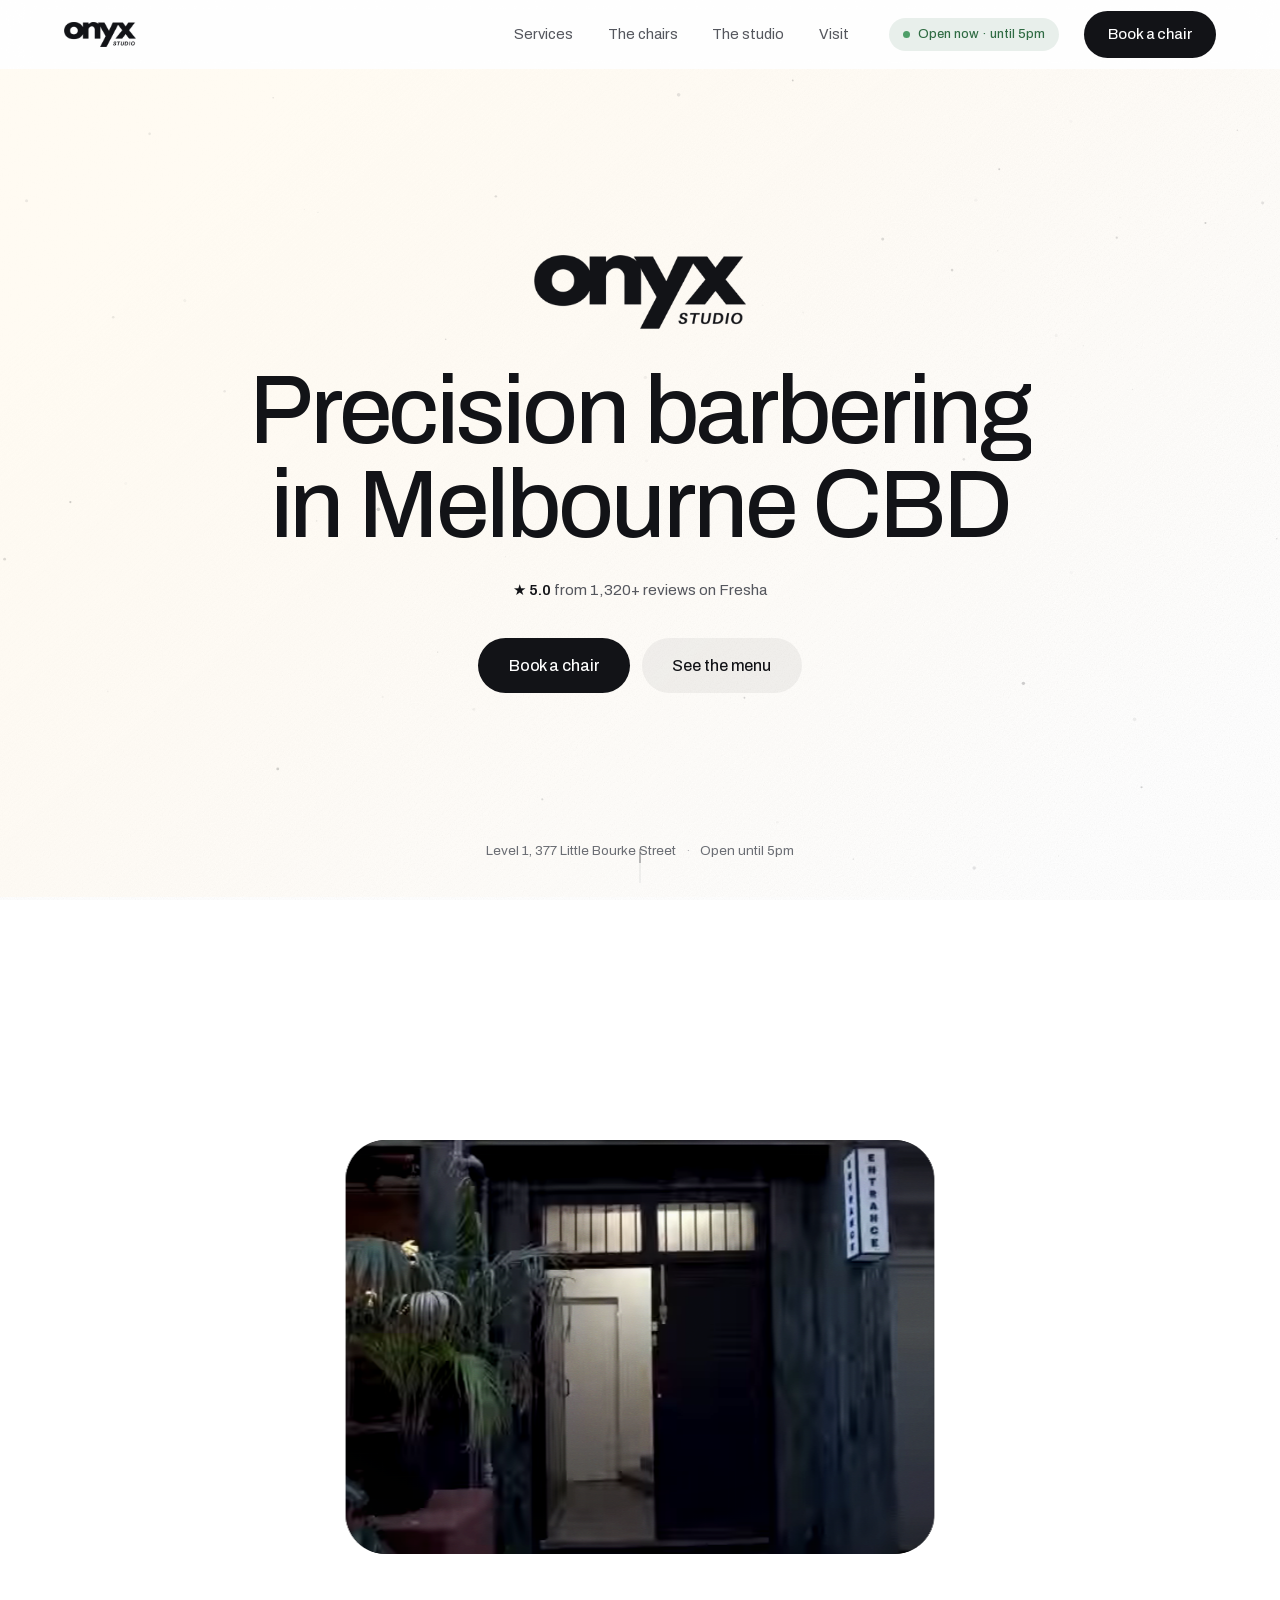
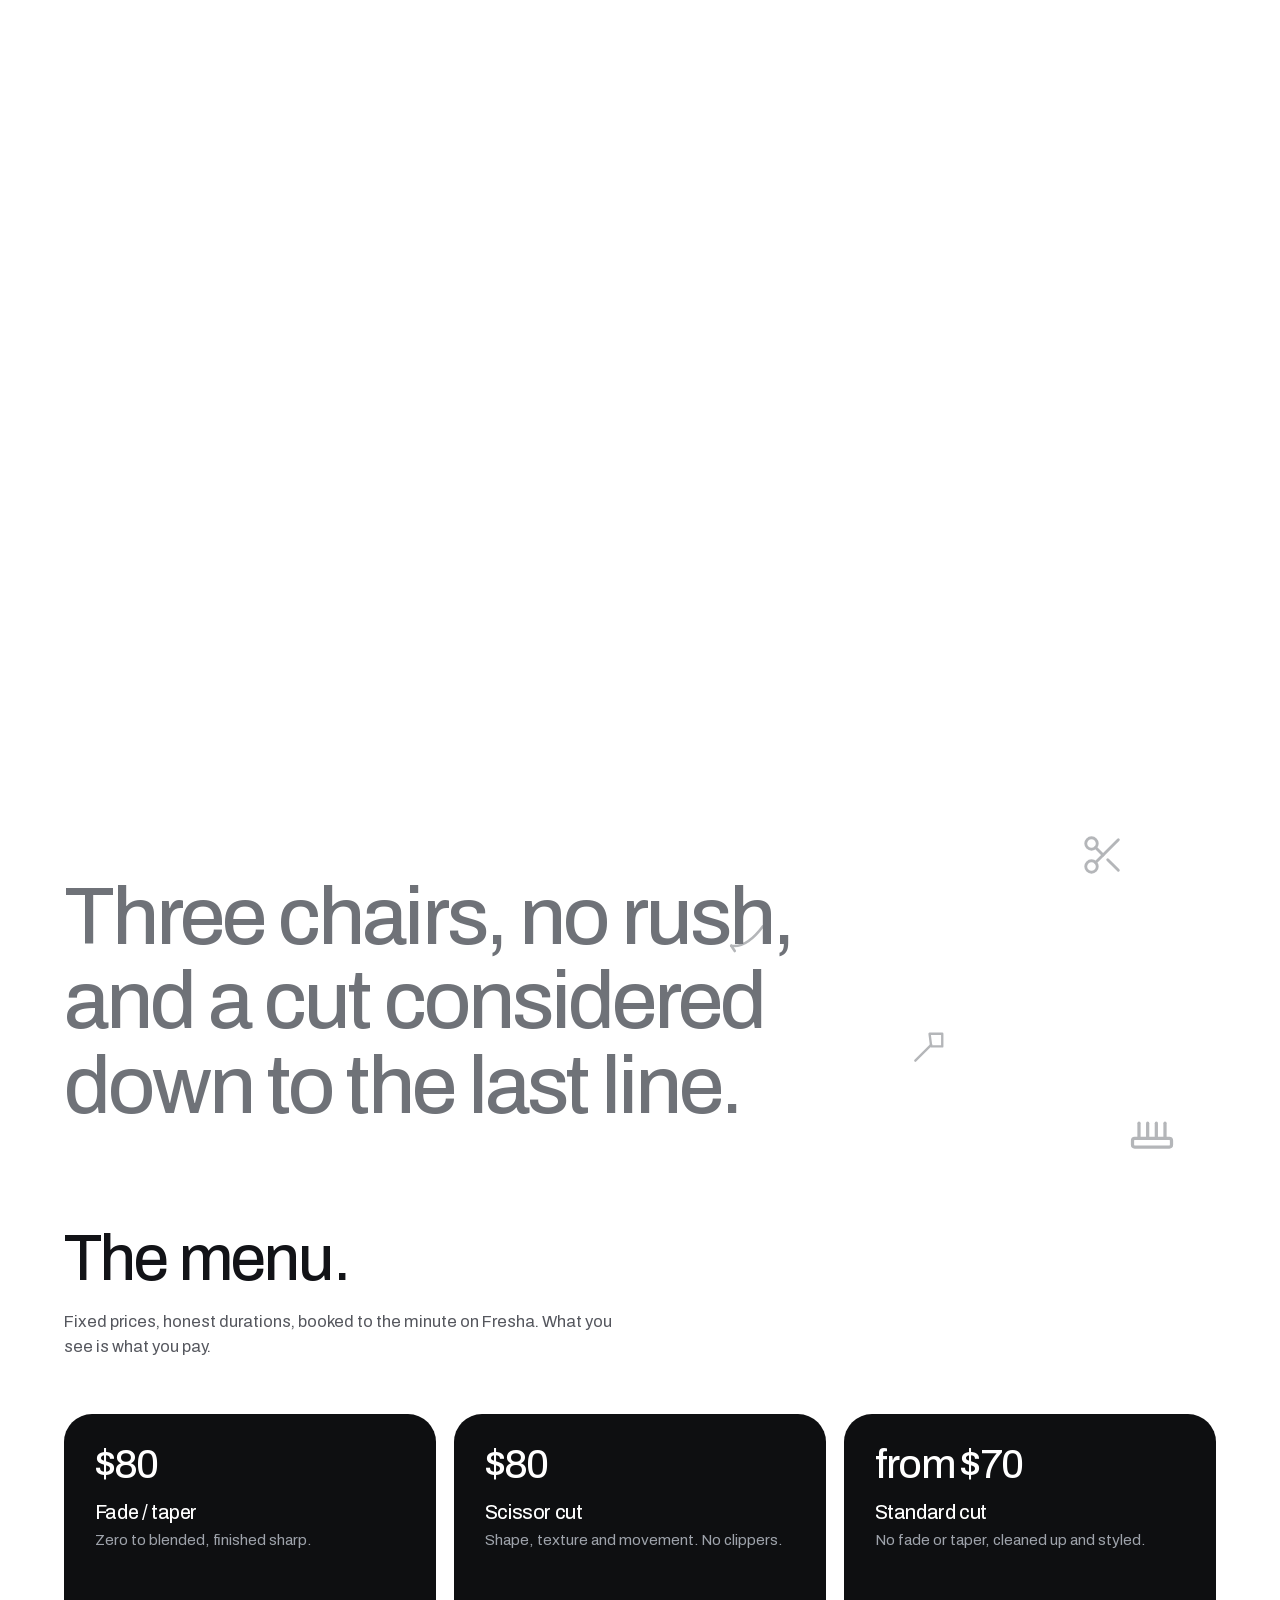
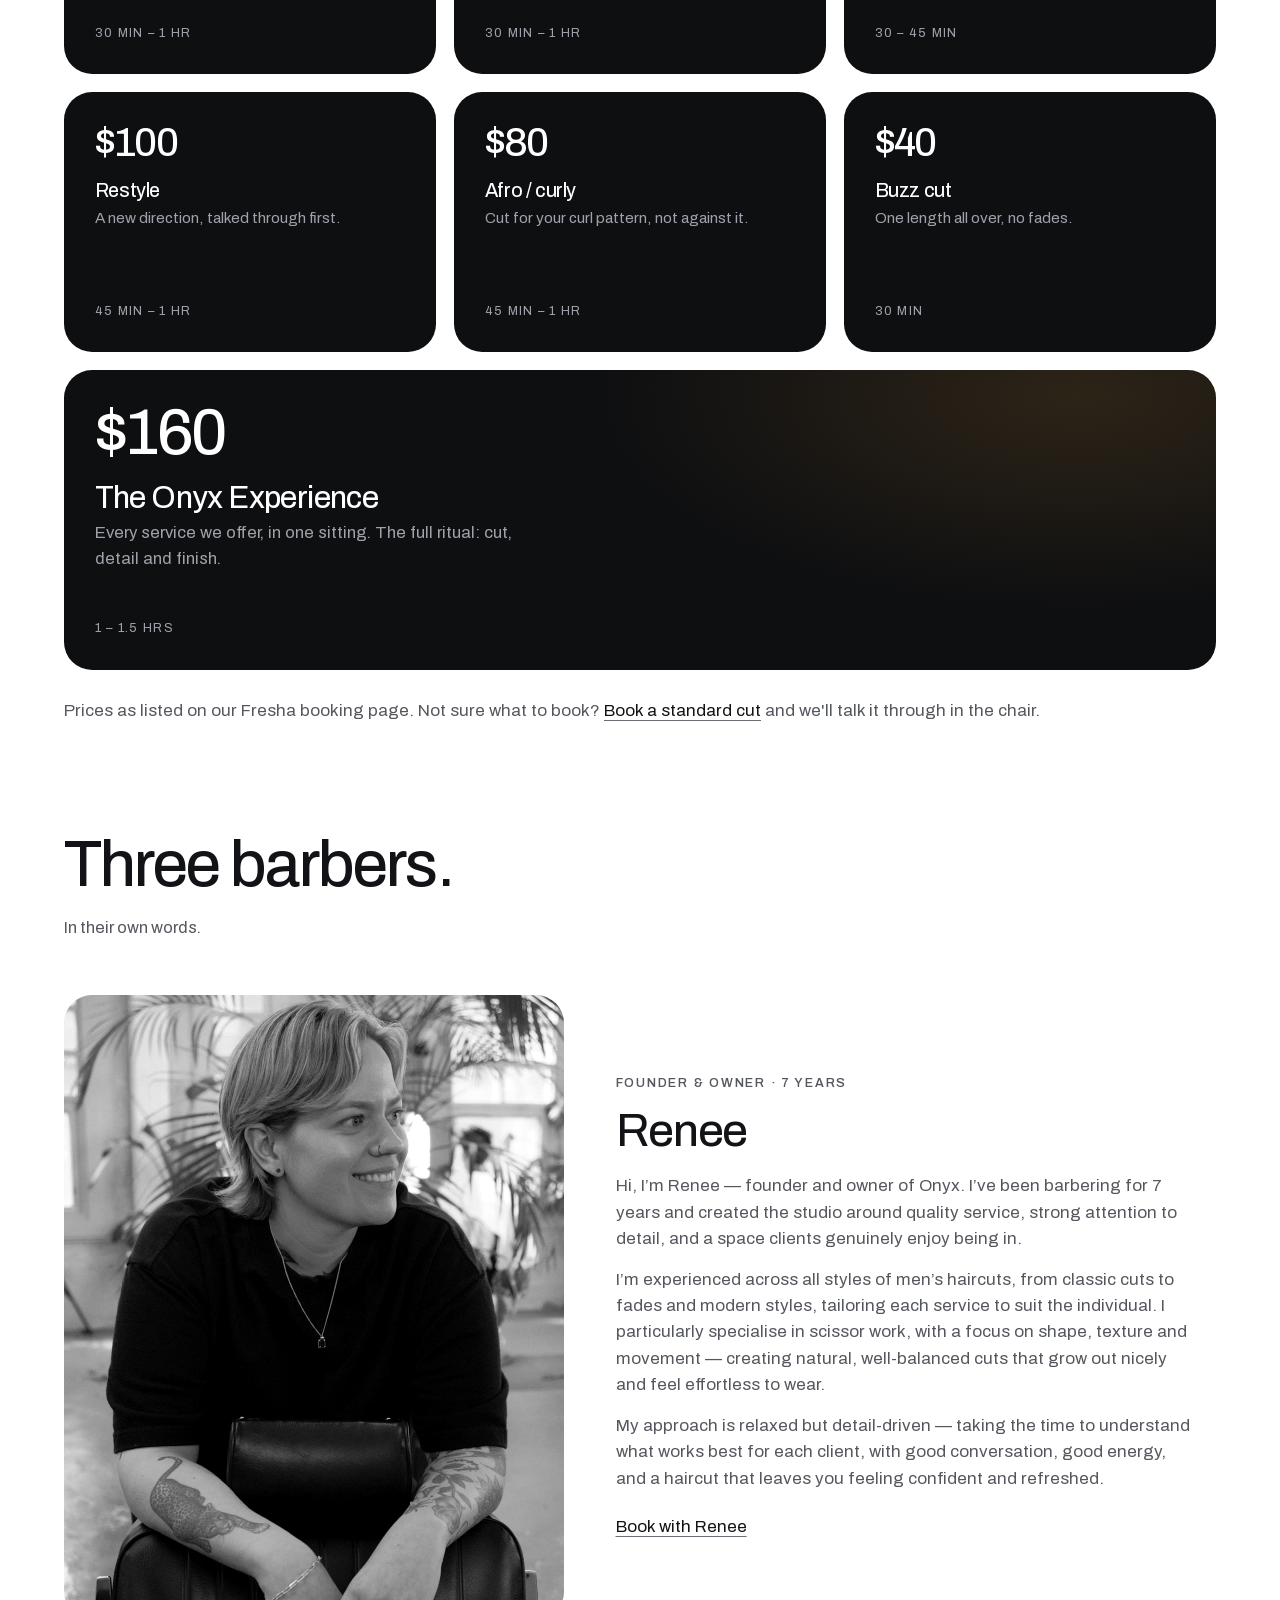
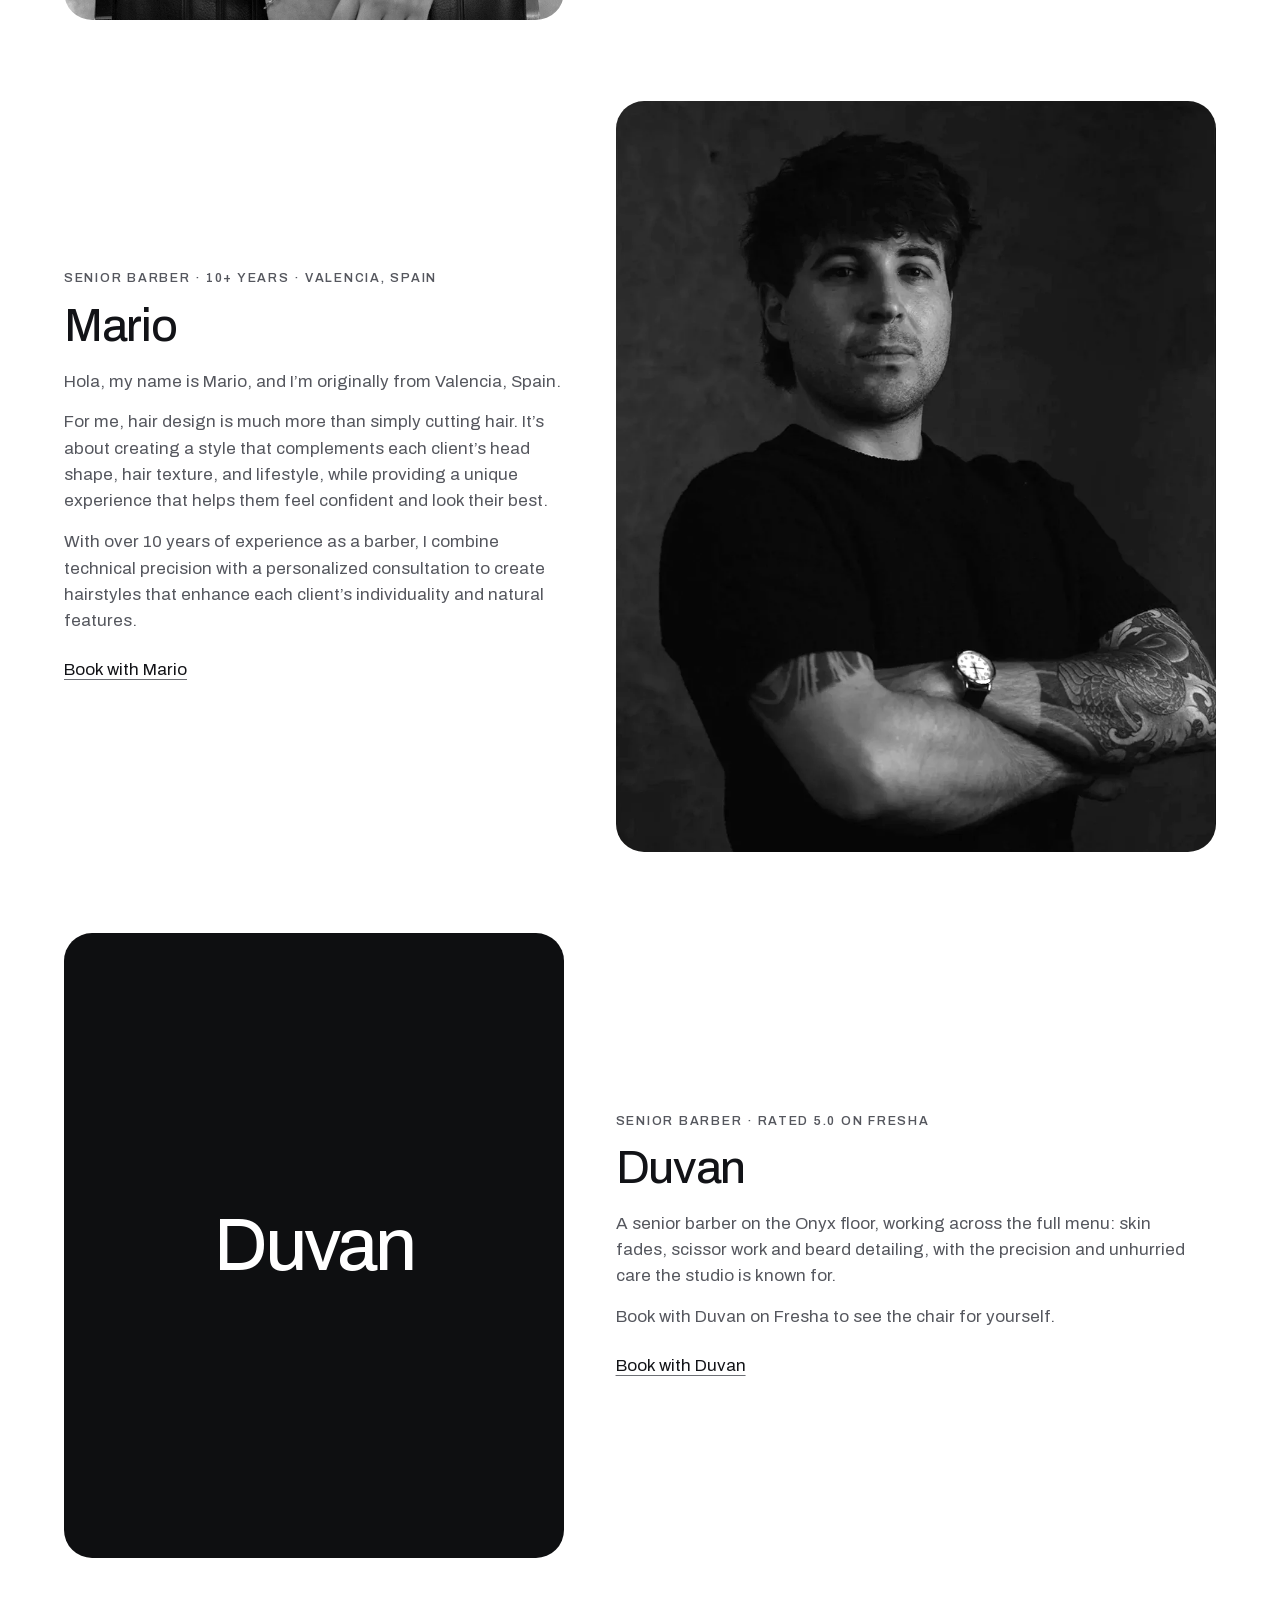
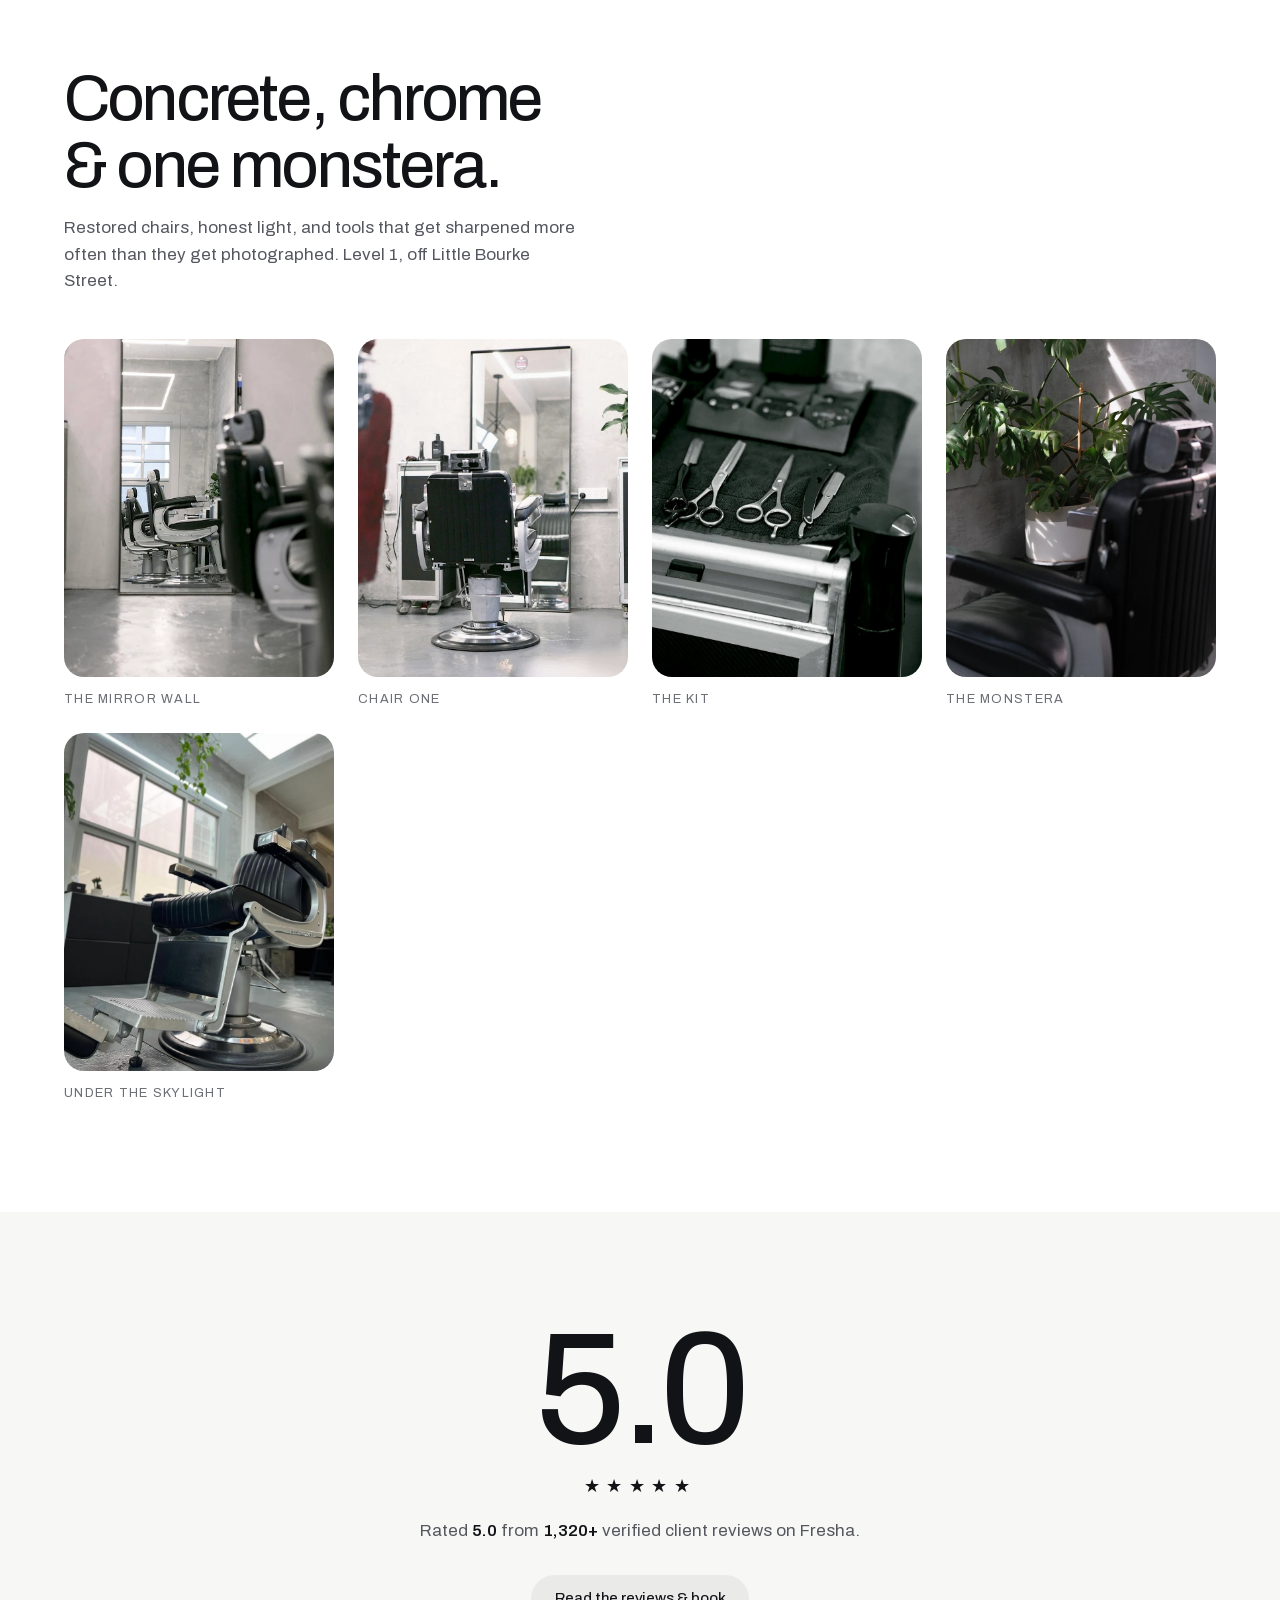
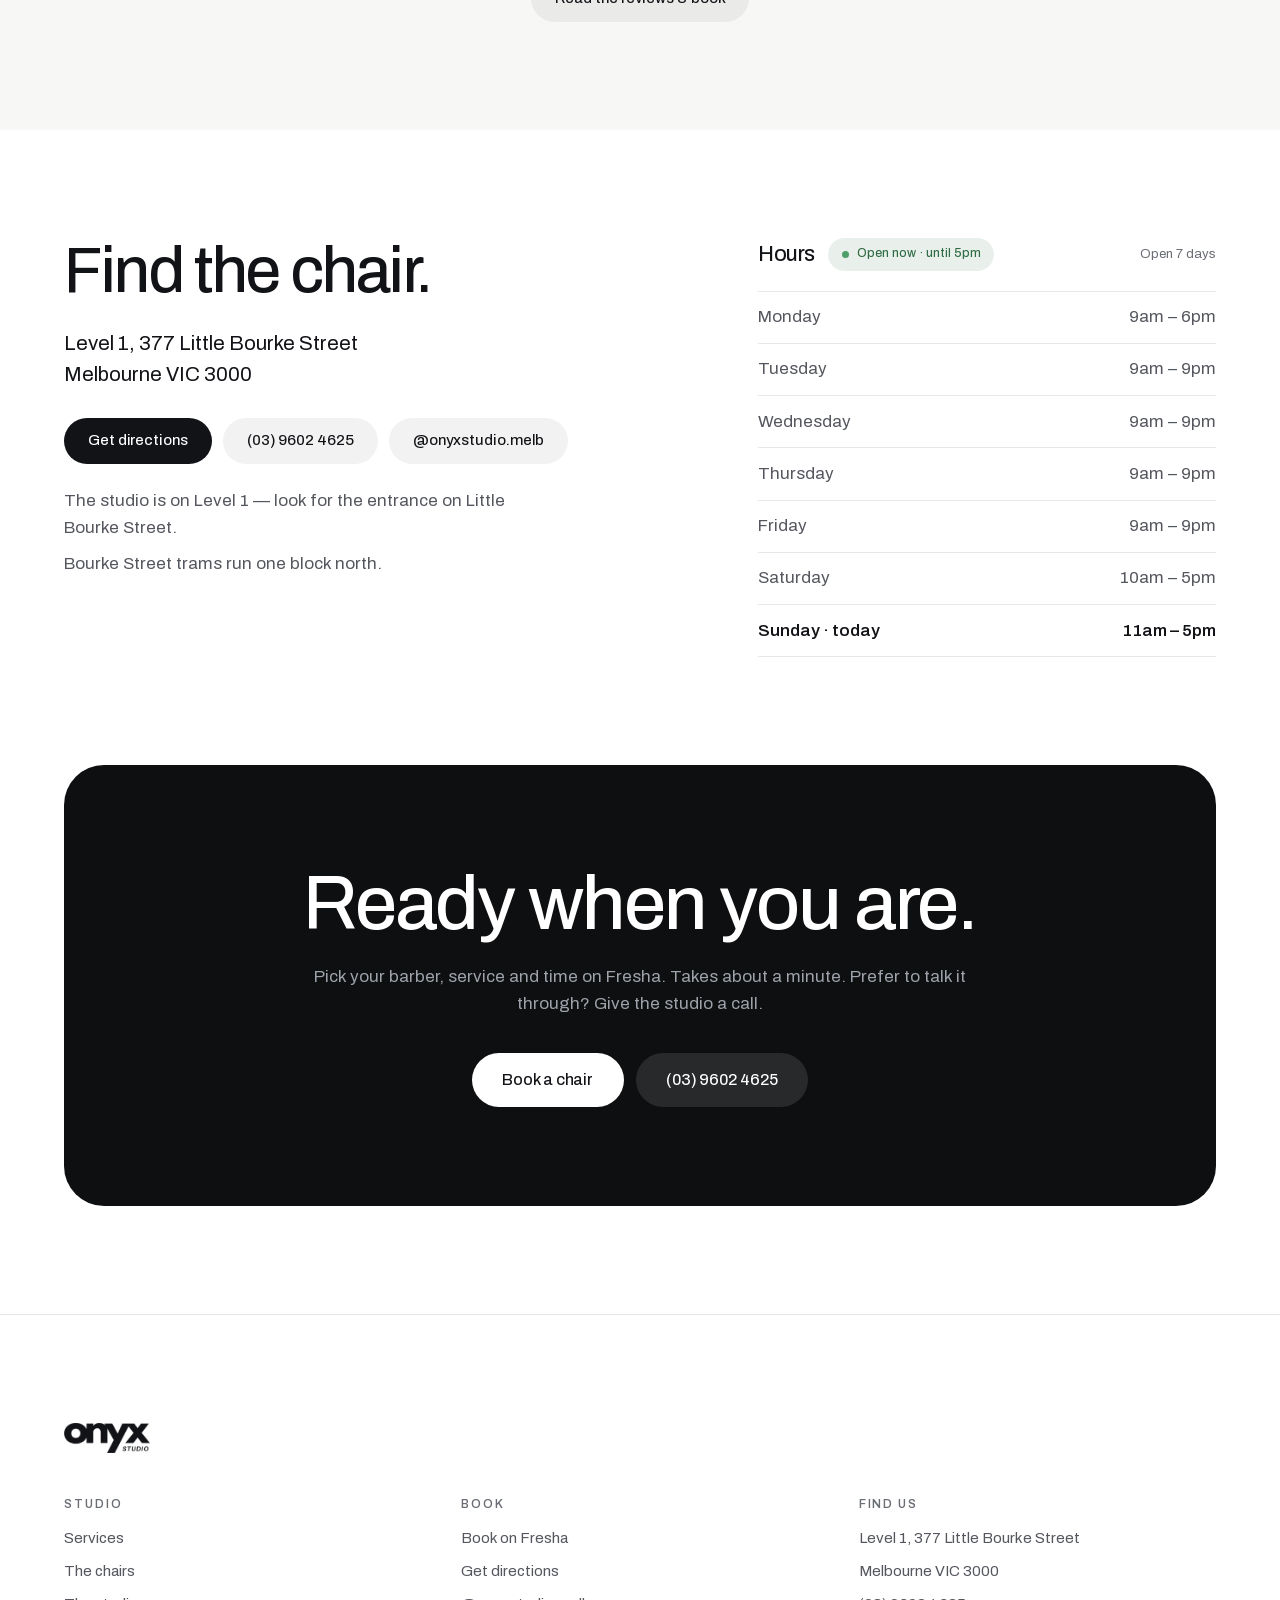
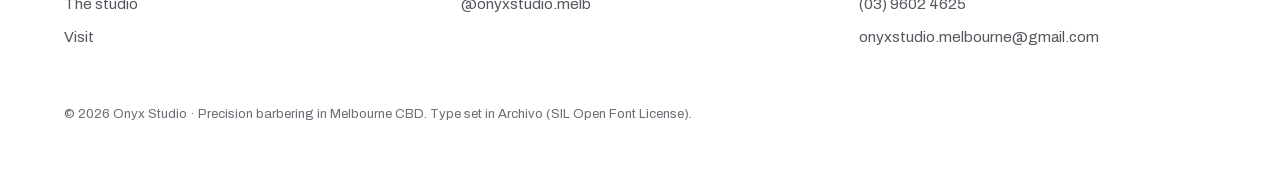
==== commit 1ad82823: "Fix: OG image to monstera, mobile barber photos cropping, studio gallery to grid 1. OG/share preview" ====
--- a/index.html
+++ b/index.html
@@ -16,10 +16,10 @@
   <meta property="og:title" content="Onyx Studio — Barber, Melbourne CBD">
   <meta property="og:description" content="Precision barbering on Little Bourke Street. Rated 5.0 from 1,320+ reviews. Book online in under a minute.">
   <meta property="og:url" content="https://onyxstudio.melbourne/">
-  <meta property="og:image" content="https://onyxstudio.melbourne/images/onyx-hero-poster.jpg">
-  <meta property="og:image:width" content="1920">
-  <meta property="og:image:height" content="1080">
-  <meta property="og:image:alt" content="Warm light through the windows of Onyx Studio, Melbourne CBD">
+  <meta property="og:image" content="https://onyxstudio.melbourne/images/monstera.webp">
+  <meta property="og:image:width" content="816">
+  <meta property="og:image:height" content="1020">
+  <meta property="og:image:alt" content="A monstera plant behind a black barber chair at Onyx Studio, Melbourne CBD">
   <meta name="twitter:card" content="summary_large_image">
 
   <link rel="icon" href="images/favicon.svg" type="image/svg+xml">
@@ -30,7 +30,7 @@
   <!-- Archivo Variable, self-hosted (SIL Open Font License). No third-party
        request, so the type never blocks or flashes on a slow connection. -->
   <link rel="preload" href="fonts/archivo-latin.woff2" as="font" type="font/woff2" crossorigin>
-  <link rel="stylesheet" href="styles.css?v=30">
+  <link rel="stylesheet" href="styles.css?v=31">
 
   <script type="application/ld+json">
   {
@@ -305,7 +305,7 @@
           <h2>Concrete, chrome<br>&amp; one monstera.</h2>
           <p>Restored chairs, honest light, and tools that get sharpened more often than they get photographed. Level 1, off Little Bourke Street.</p>
         </div>
-        <div class="rail" data-rail tabindex="0" aria-label="Studio photos — scroll sideways to see more">
+        <div class="rail" data-rail aria-label="Studio photos">
           <figure class="plate"><img src="images/mirror-row.webp" alt="Barber chairs reflected in a leaning floor mirror at Onyx Studio" width="815" height="1020" loading="lazy" decoding="async"><figcaption>the mirror wall</figcaption></figure>
           <figure class="plate"><img src="images/chair-mirror.webp" alt="A black barber chair in front of a tall mirror" width="815" height="1020" loading="lazy" decoding="async"><figcaption>chair one</figcaption></figure>
           <figure class="plate"><img src="images/tools.webp" alt="Shears, thinning scissors and an open razor laid out on a towel" width="821" height="1020" loading="lazy" decoding="async"><figcaption>the kit</figcaption></figure>
@@ -415,8 +415,8 @@
     <span class="book-bar-proof" aria-hidden="true">★ <span data-bind="rating">5.0</span> · <span data-bind="reviewCount">1,320+</span></span>
   </a>
 
-  <script src="config.js?v=29"></script>
-  <script src="motion.js?v=29"></script>
-  <script src="script.js?v=29"></script>
+  <script src="config.js?v=31"></script>
+  <script src="motion.js?v=31"></script>
+  <script src="script.js?v=31"></script>
 </body>
 </html>
--- a/styles.css
+++ b/styles.css
@@ -724,28 +724,28 @@
    6 · The studio — pinned horizontal travel
    ========================================================================== */
 
-.studio { position: relative; z-index: 2; }
-.studio-track { padding: 0 0 var(--band); }
-.studio-head { max-width: var(--max); margin: 0 auto clamp(2rem, 5vh, 3.5rem); padding: 0 var(--pad); }
+.studio { position: relative; z-index: 2; padding: 0 var(--pad) var(--band); }
+.studio-head { max-width: var(--max); margin: 0 auto clamp(2rem, 5vh, 3.5rem); }
 .studio-head h2 { font-size: clamp(2rem, 5vw, 4.4rem); margin-bottom: 1rem; }
 .studio-head p { max-width: 52ch; color: var(--ink-muted); }
 
+/* Simple responsive grid gallery — no horizontal scroll, no pinning.
+   The photos are landscape-ish 4:5 portraits, so a grid of equal-width
+   columns with a modest gap reads as a clean studio contact sheet. */
+.studio-track { padding: 0; }
+.studio-stage { max-width: var(--max); margin: 0 auto; }
 .rail {
-  display: flex;
-  gap: clamp(0.75rem, 1.5vw, 1.5rem);
-  padding: 0 var(--pad);
-  overflow-x: auto;
-  scroll-snap-type: x mandatory;
-  scrollbar-width: thin;
+  display: grid;
+  grid-template-columns: repeat(auto-fill, minmax(min(100%, 260px), 1fr));
+  gap: clamp(0.75rem, 2vw, 1.5rem);
+  padding: 0;
+  overflow: visible;
 }
 .rail:focus-visible { outline-offset: -4px; }
 
-.plate { flex: 0 0 auto; width: clamp(230px, 30vw, 400px); margin: 0; scroll-snap-align: center; }
+.plate { margin: 0; }
 .plate img {
   width: 100%;
-  /* height:auto is load-bearing: the width/height attributes on the <img>
-     are presentational hints that set `height`, which would otherwise beat
-     aspect-ratio and render each plate at its full 1020px intrinsic height. */
   height: auto;
   aspect-ratio: 4 / 5;
   object-fit: cover;
@@ -760,28 +760,14 @@
   color: var(--ink-faint);
 }
 
-html.motion .studio-track { height: 300vh; position: relative; padding: 0; }
-html.motion .studio-stage {
-  position: sticky;
-  top: 0;
-  height: 100svh;
-  display: flex;
-  flex-direction: column;
-  justify-content: center;
-  gap: clamp(1.5rem, 4vh, 3rem);
-  overflow: hidden;
-}
-/* `margin: 0 auto` would otherwise shrink this to max-content inside the
-   flex stage and float it into the middle of the screen. */
-html.motion .studio-head { margin-bottom: 0; width: 100%; }
-html.motion .rail {
-  overflow: visible;
-  transform: translate3d(var(--rail-x, 0px), 0, 0);
-  will-change: transform;
-}
-/* Pinned, the plates have to fit the viewport's height as well as its width,
-   so cap them against svh — otherwise a short laptop screen clips them. */
-html.motion .plate { width: min(clamp(230px, 30vw, 400px), 40svh); }
+/* When motion is on, the grid still works as a grid — no pinned horizontal
+   travel. The old pinned scroll was disorienting and people couldn't see
+   all the photos at a glance. */
+html.motion .studio-track { height: auto; position: relative; padding: 0; }
+html.motion .studio-stage { position: relative; top: auto; height: auto; display: block; overflow: visible; }
+html.motion .studio-head { margin-bottom: clamp(2rem, 5vh, 3.5rem); width: auto; max-width: var(--max); }
+html.motion .rail { overflow: visible; transform: none; will-change: auto; }
+html.motion .plate { width: auto; }
 
 /* ==========================================================================
    7 · Proof
@@ -944,7 +930,11 @@
   .visit-grid { grid-template-columns: 1fr; }
   .chair { grid-template-columns: 1fr; gap: 1.75rem; }
   .chair-reverse > .chair-photo { order: 0; }
-  .chair-photo img, .chair-photo-type { aspect-ratio: 3 / 2; }
+  /* Keep the full portrait visible on mobile — the 3:2 crop was cutting
+     people in half. Show the whole photo at its natural 4:5 ratio. */
+  .chair-photo { max-width: 22rem; }
+  .chair-photo img { height: auto; aspect-ratio: 4 / 5; }
+  .chair-photo-type { aspect-ratio: 4 / 5; }
 }
 
 @media (max-width: 860px) {
@@ -967,7 +957,6 @@
 
 @media (max-width: 560px) {
   .hero-actions .btn, .finale-actions .btn { flex: 1 1 100%; }
-  .plate { width: 78vw; }
   .glyph { display: none; }
   .proof-stars { letter-spacing: 0.2em; }
 }
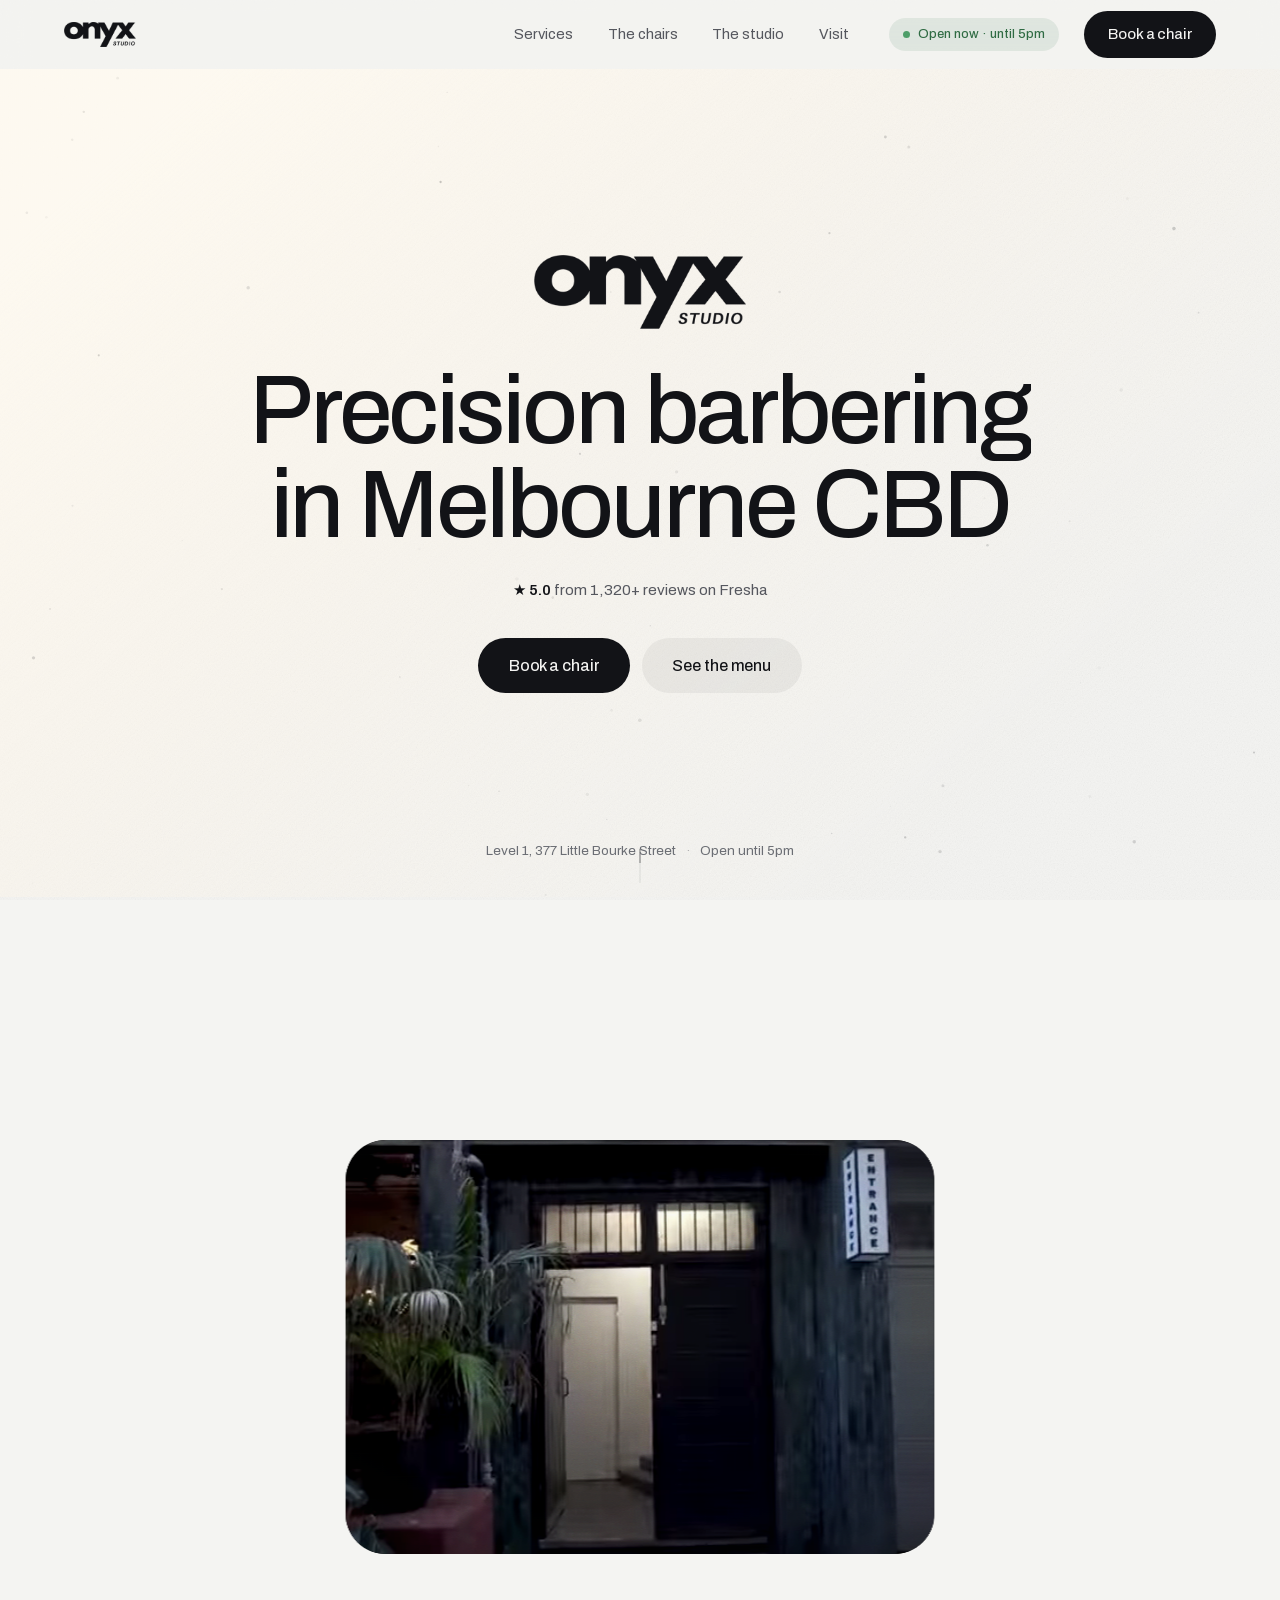
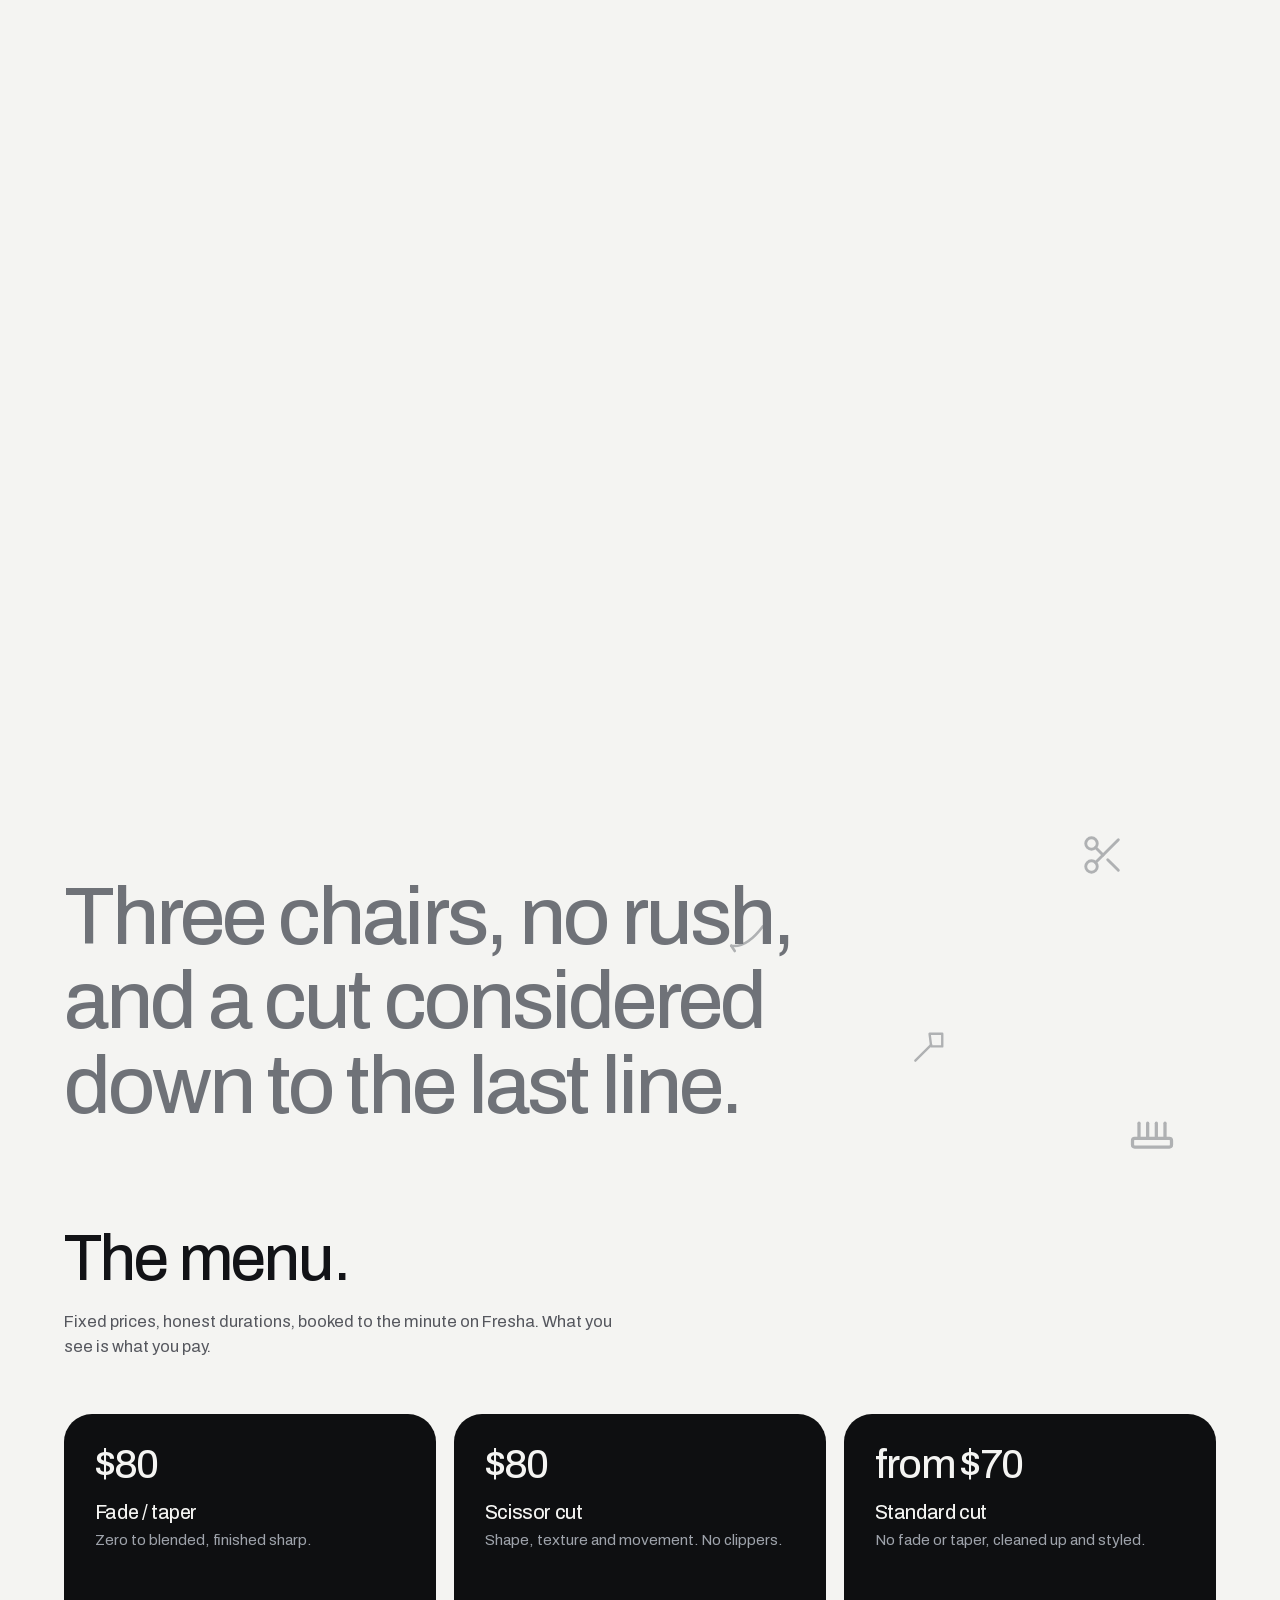
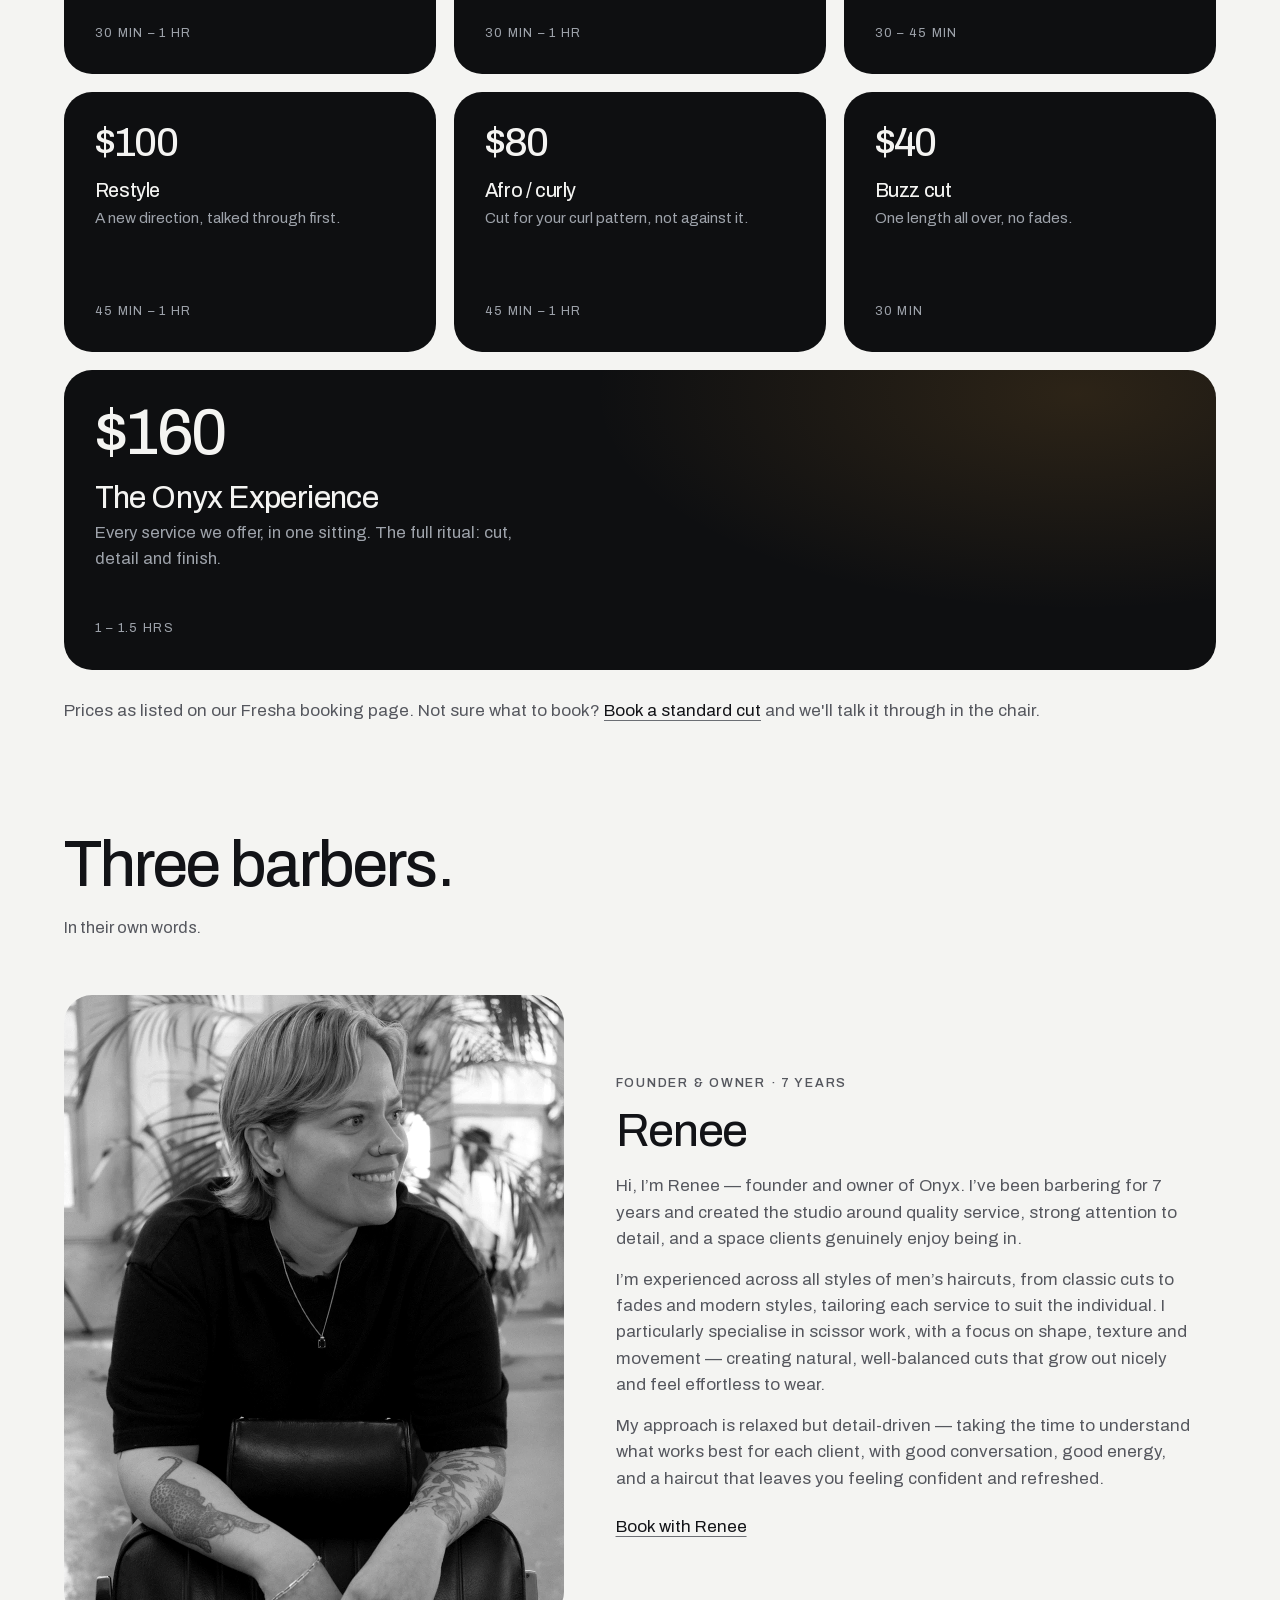
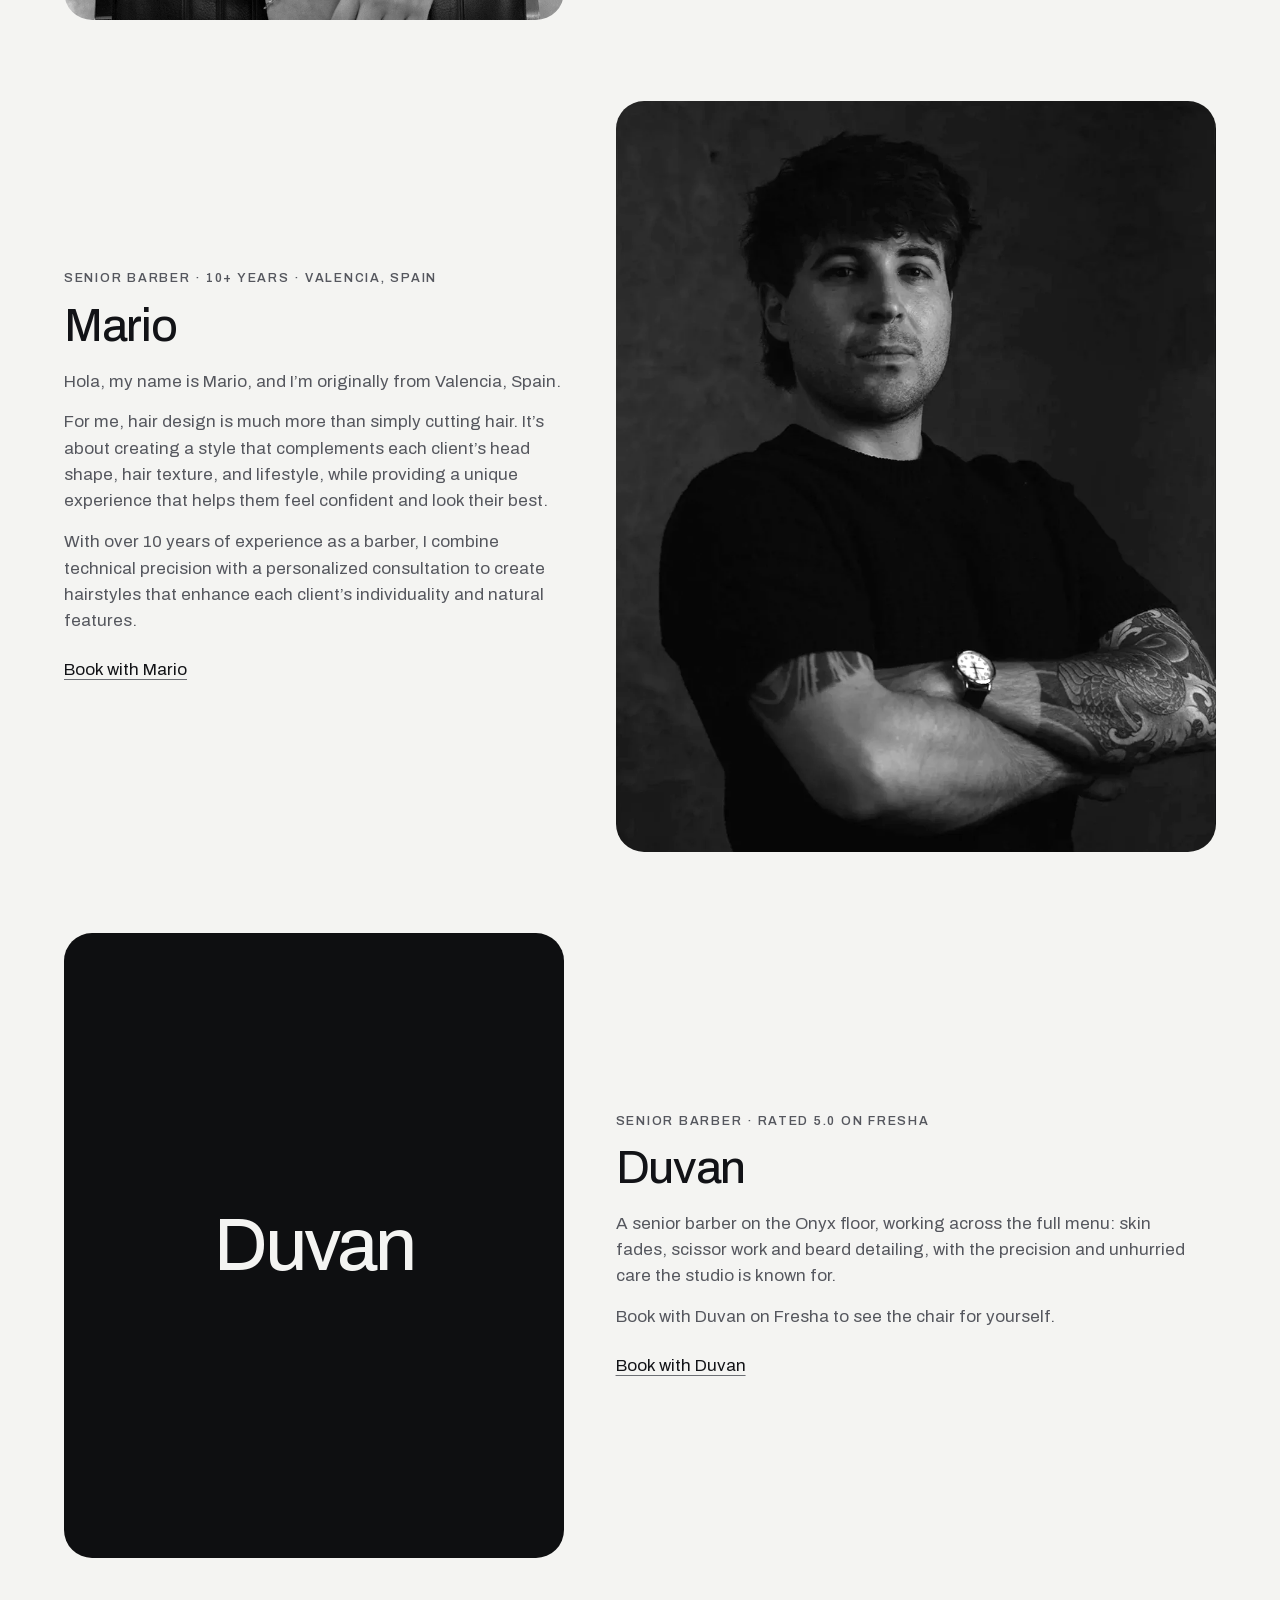
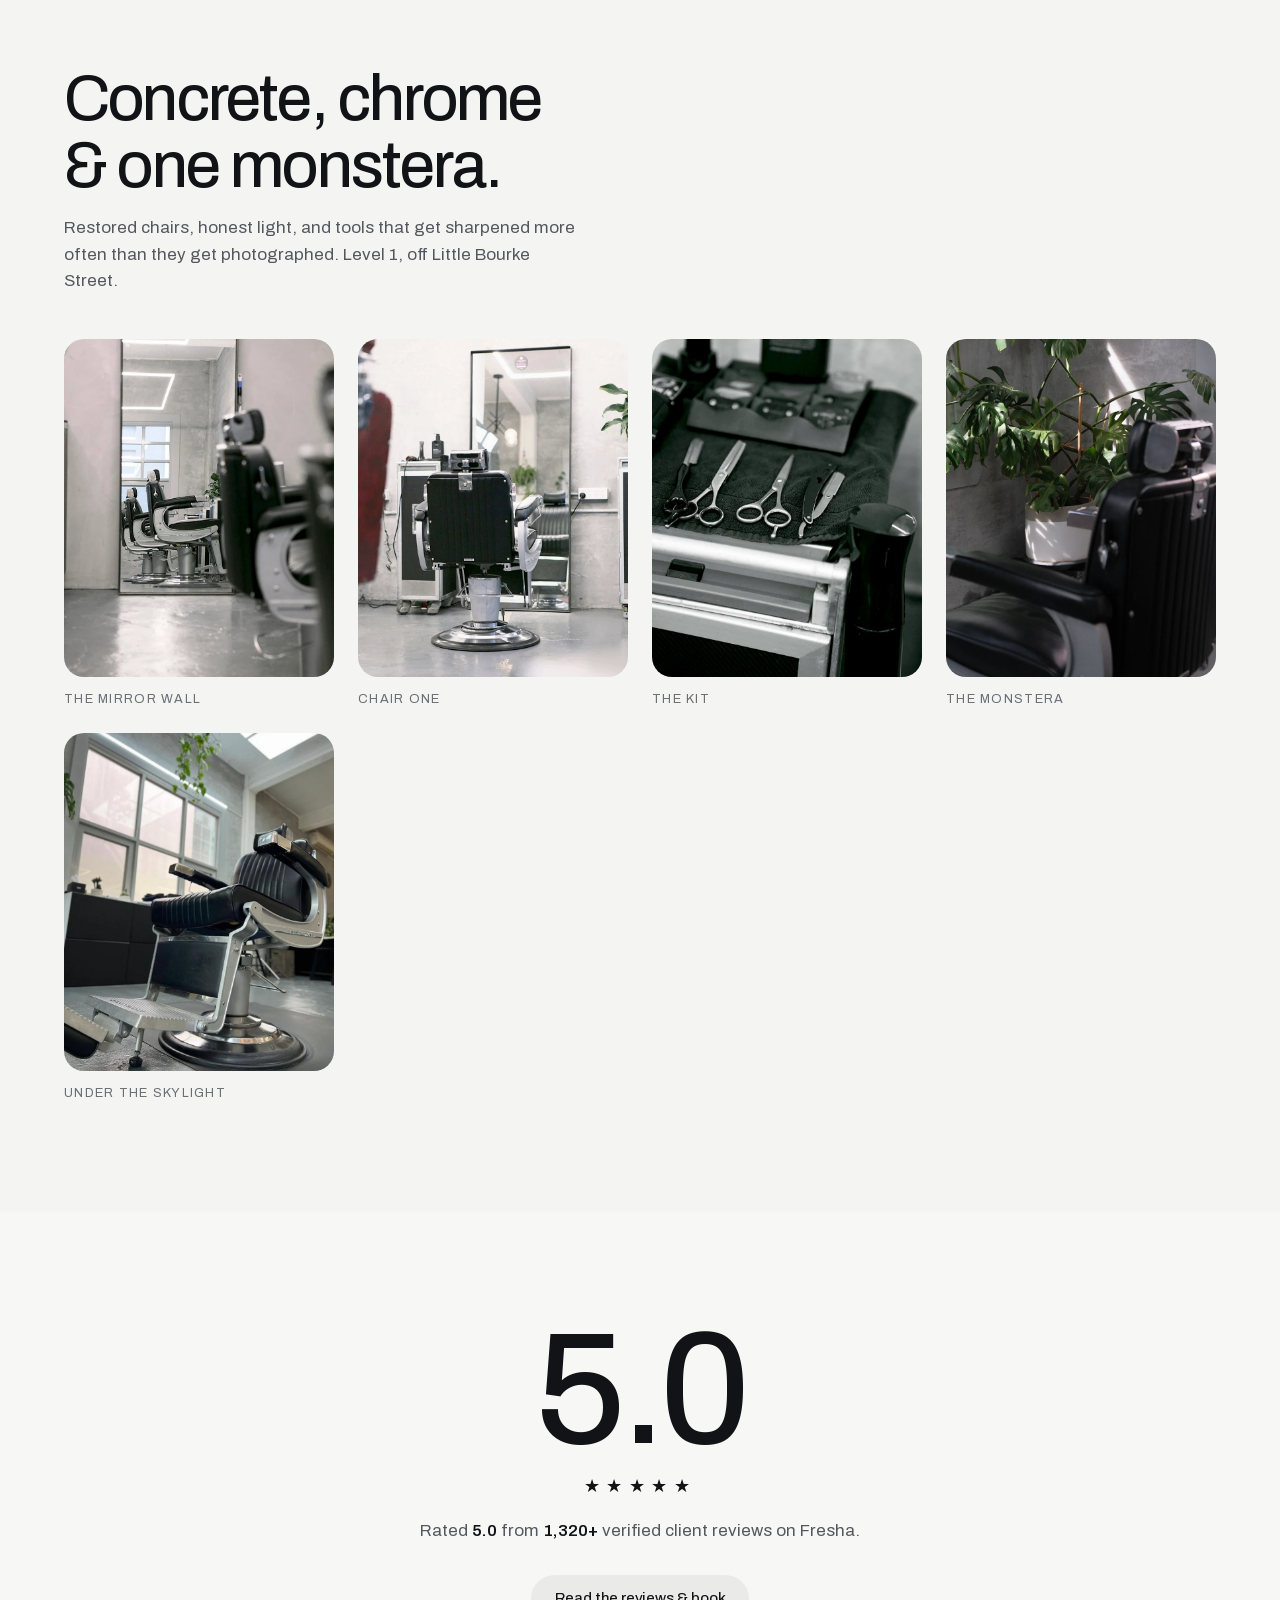
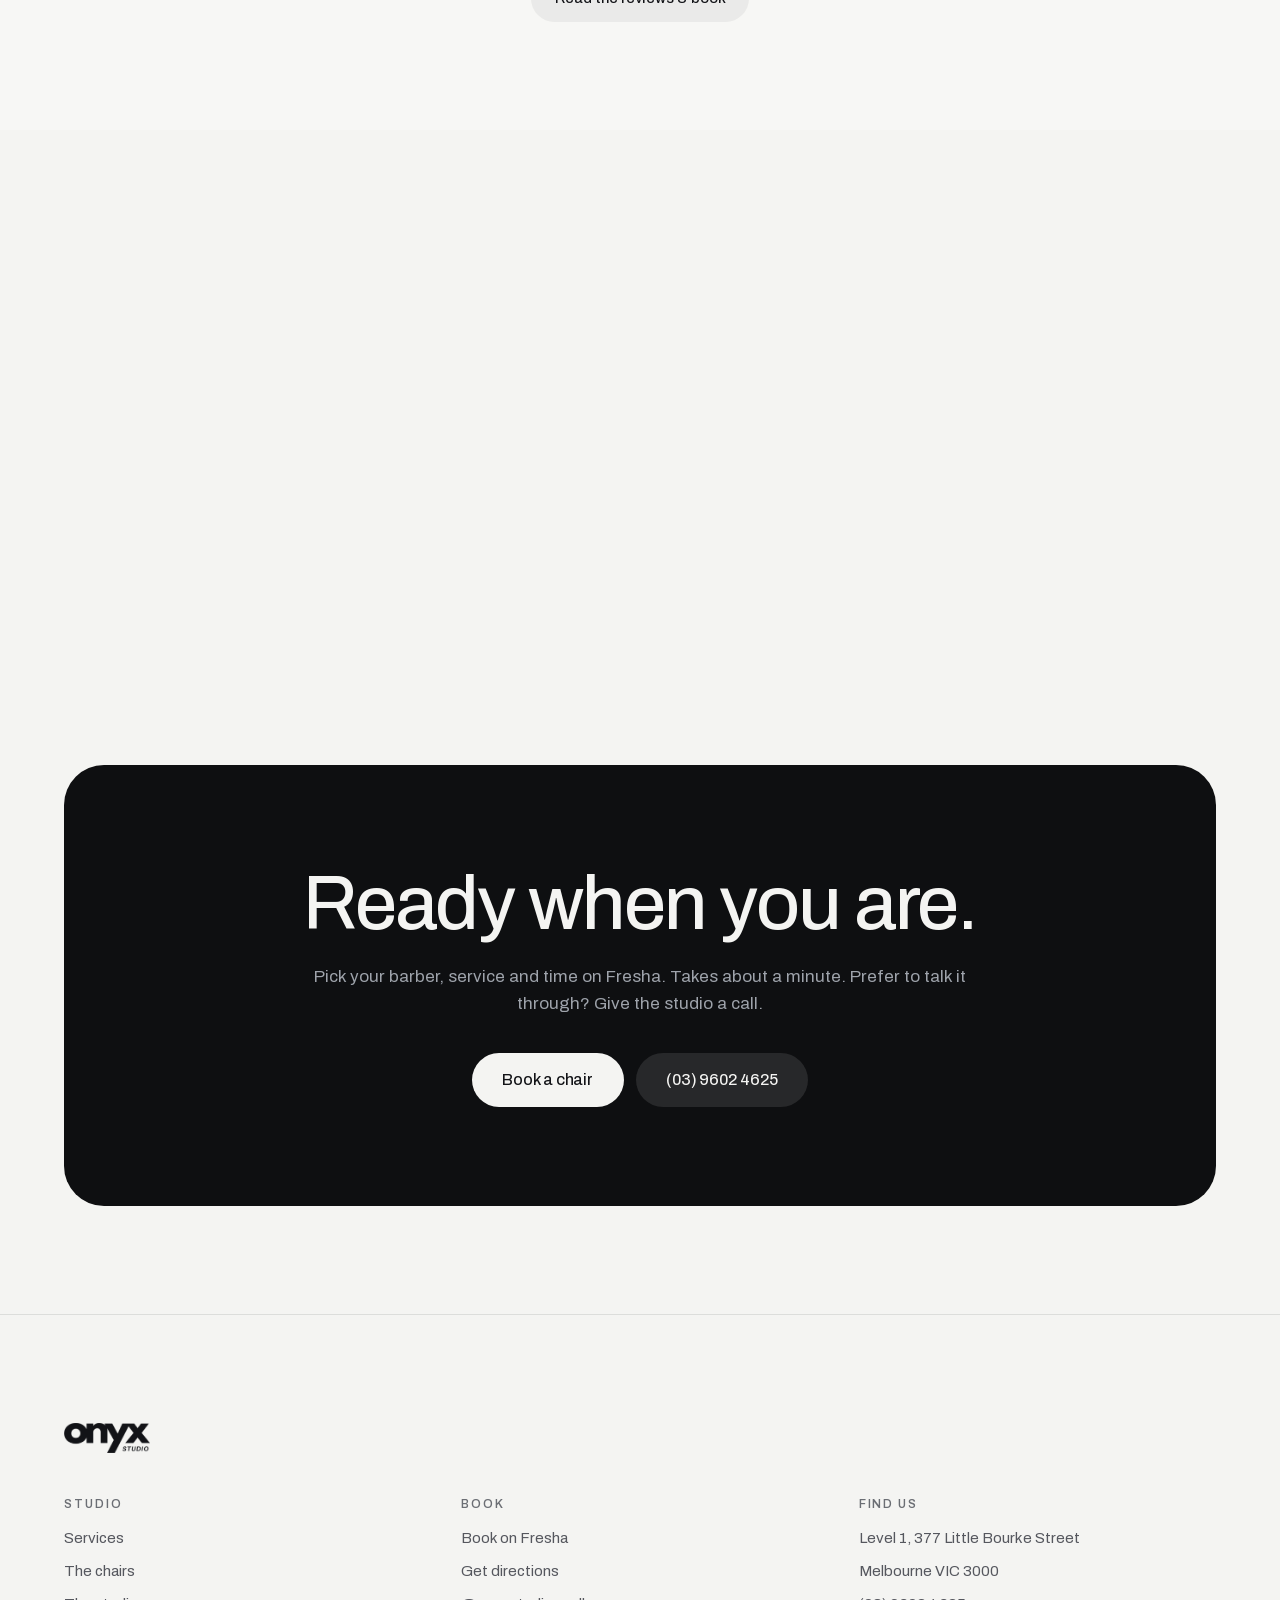
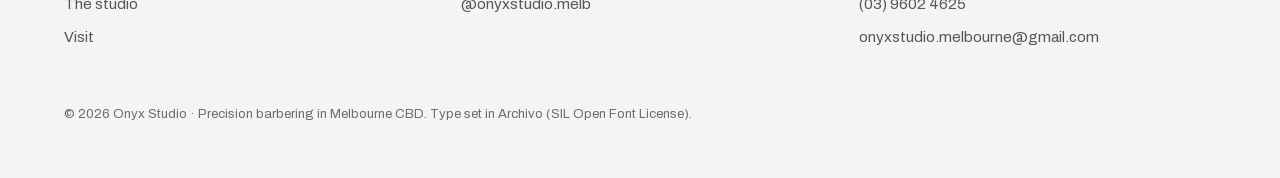
==== commit ef06330b: "Revert background to original warm white (#f4f4f2) Restored the original --concrete color and all de" ====
--- a/index.html
+++ b/index.html
@@ -7,7 +7,7 @@
   <meta name="description" content="Onyx Studio — precision barbering on Little Bourke Street, Melbourne CBD. Rated 5.0 from 1,320+ reviews on Fresha. Book your chair online in under a minute.">
 
   <link rel="canonical" href="https://onyxstudio.melbourne/">
-  <meta name="theme-color" content="#FFFFFF" media="(prefers-color-scheme: light)">
+  <meta name="theme-color" content="#F4F4F2" media="(prefers-color-scheme: light)">
   <meta name="theme-color" content="#0E0F11" media="(prefers-color-scheme: dark)">
 
   <!-- Link previews (WhatsApp / iMessage / socials) -->
@@ -30,7 +30,7 @@
   <!-- Archivo Variable, self-hosted (SIL Open Font License). No third-party
        request, so the type never blocks or flashes on a slow connection. -->
   <link rel="preload" href="fonts/archivo-latin.woff2" as="font" type="font/woff2" crossorigin>
-  <link rel="stylesheet" href="styles.css?v=31">
+  <link rel="stylesheet" href="styles.css?v=32">
 
   <script type="application/ld+json">
   {
@@ -415,8 +415,8 @@
     <span class="book-bar-proof" aria-hidden="true">★ <span data-bind="rating">5.0</span> · <span data-bind="reviewCount">1,320+</span></span>
   </a>
 
-  <script src="config.js?v=31"></script>
-  <script src="motion.js?v=31"></script>
-  <script src="script.js?v=31"></script>
+  <script src="config.js?v=32"></script>
+  <script src="motion.js?v=32"></script>
+  <script src="script.js?v=32"></script>
 </body>
 </html>
--- a/styles.css
+++ b/styles.css
@@ -27,7 +27,7 @@
 
 :root {
   /* --- Surfaces: the room ------------------------------------------------ */
-  --concrete:      #ffffff;   /* the page — one white, no warm tint */
+  --concrete:      #f4f4f2;   /* the floor and the walls */
   --concrete-warm: #f7f7f5;   /* a band, one step down */
   --leather:       #0e0f11;   /* the chairs */
 
@@ -39,7 +39,7 @@
      #8a8d95 only reaches 3.02:1 and fails them all. */
   --ink-faint:     #6b6e74;   /* 4.64:1 — captions, roles, footer labels */
   --ink-dim:       #6f7278;   /* 4.38:1 — unlit statement words (large type) */
-  --on-dark:       #ffffff;
+  --on-dark:       #f4f4f2;
   --on-dark-muted: #9ea3ab;
 
   /* --- The two colour events --------------------------------------------- */
@@ -50,7 +50,7 @@
   /* --- Fills -------------------------------------------------------------- */
   --tint:        rgba(18, 19, 23, 0.055);
   --tint-strong: rgba(18, 19, 23, 0.10);
-  --tint-invert: rgba(255, 255, 255, 0.11);
+  --tint-invert: rgba(244, 244, 242, 0.11);
   --hairline:    rgba(18, 19, 23, 0.10);
 
   /* --- Type --------------------------------------------------------------- */
@@ -200,7 +200,7 @@
 .btn-invert:hover { background: #fff; }
 
 .btn-invert-tint { background: var(--tint-invert); color: var(--on-dark); }
-.btn-invert-tint:hover { background: rgba(255, 255, 255, 0.18); }
+.btn-invert-tint:hover { background: rgba(244, 244, 242, 0.18); }
 
 /* ==========================================================================
    Header
@@ -214,13 +214,13 @@
   align-items: center;
   gap: clamp(0.75rem, 2vw, 2rem);
   padding: 0.7rem var(--pad);
-  background: rgba(255, 255, 255, 0.72);
+  background: rgba(244, 244, 242, 0.72);
   backdrop-filter: saturate(150%) blur(14px);
   -webkit-backdrop-filter: saturate(150%) blur(14px);
   transition: box-shadow 0.3s, background-color 0.3s;
 }
 .nav.is-scrolled {
-  background: rgba(255, 255, 255, 0.9);
+  background: rgba(244, 244, 242, 0.9);
   box-shadow: 0 1px 0 var(--hairline);
 }
 
@@ -305,7 +305,7 @@
   z-index: 99;
   flex-direction: column;
   padding: 0.5rem var(--pad) 1.25rem;
-  background: rgba(255, 255, 255, 0.97);
+  background: rgba(244, 244, 242, 0.97);
   backdrop-filter: blur(14px);
   -webkit-backdrop-filter: blur(14px);
   box-shadow: 0 12px 24px rgba(18, 19, 23, 0.06);
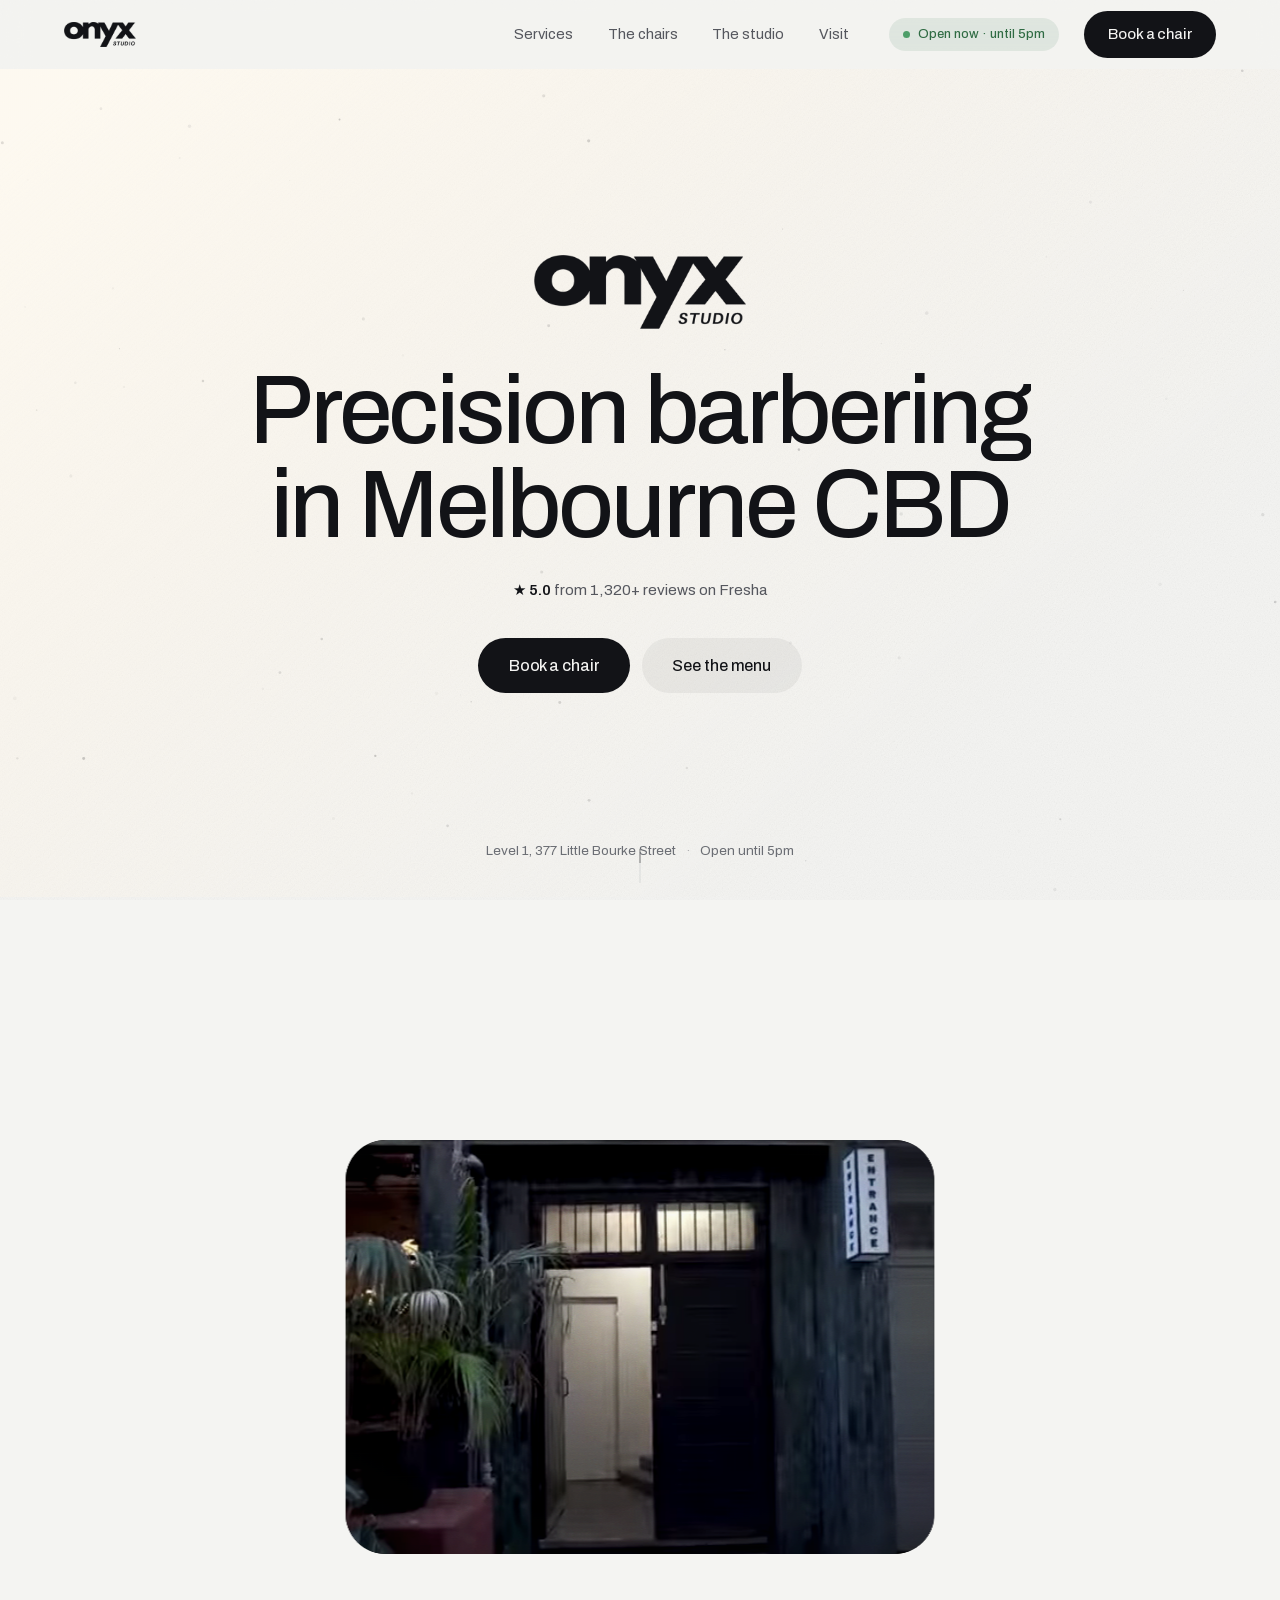
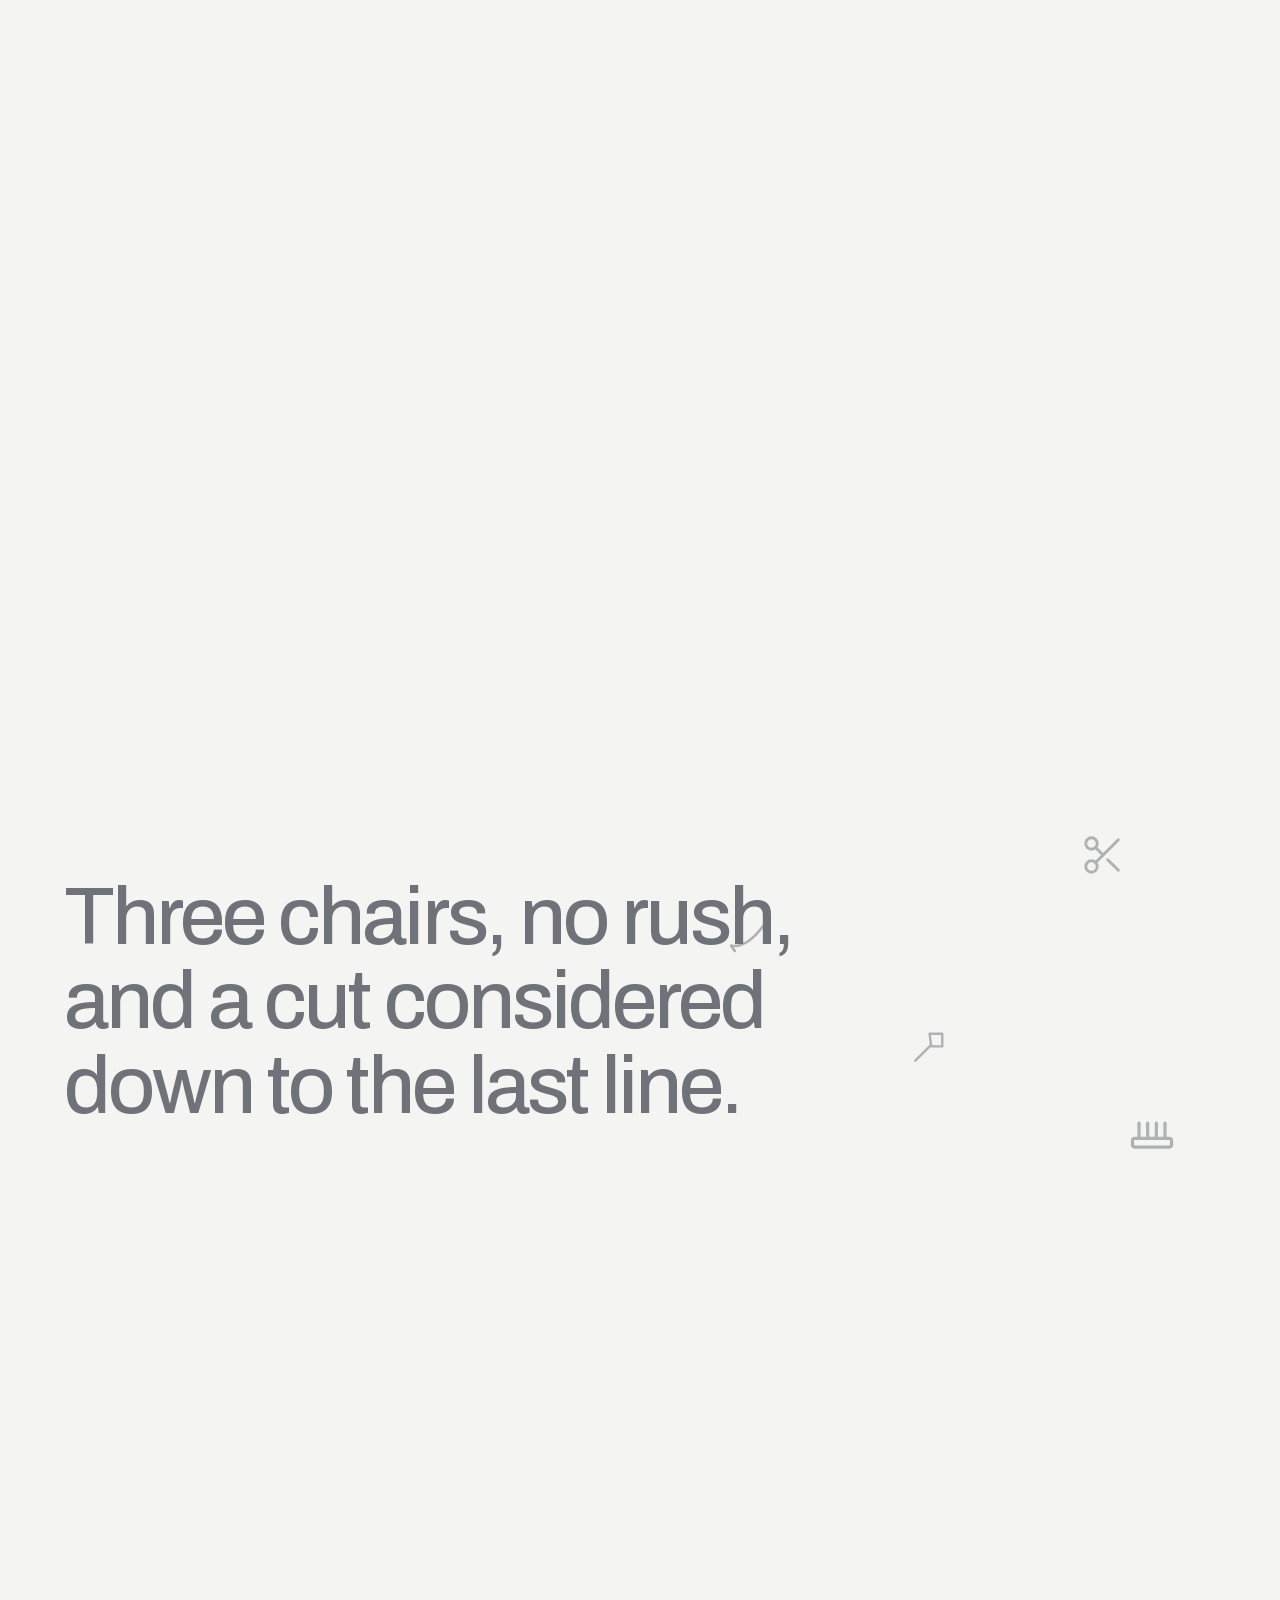
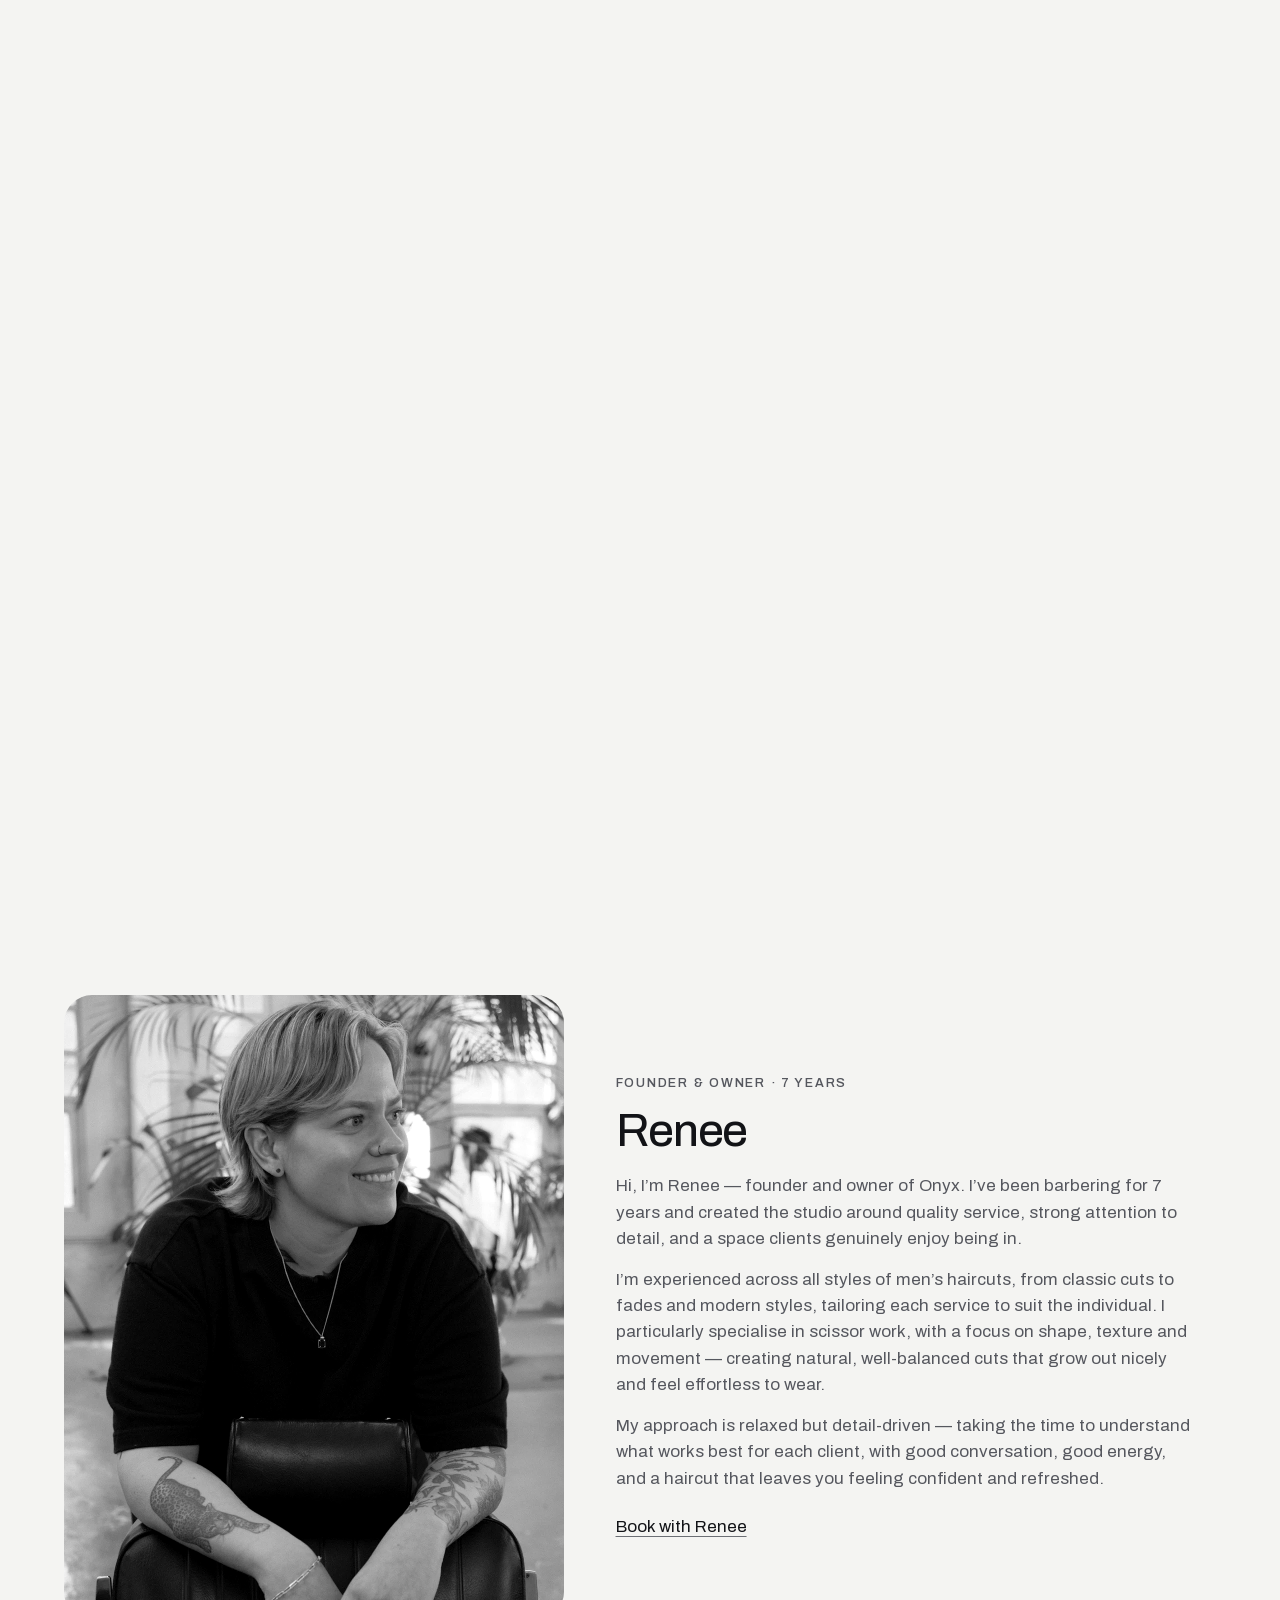
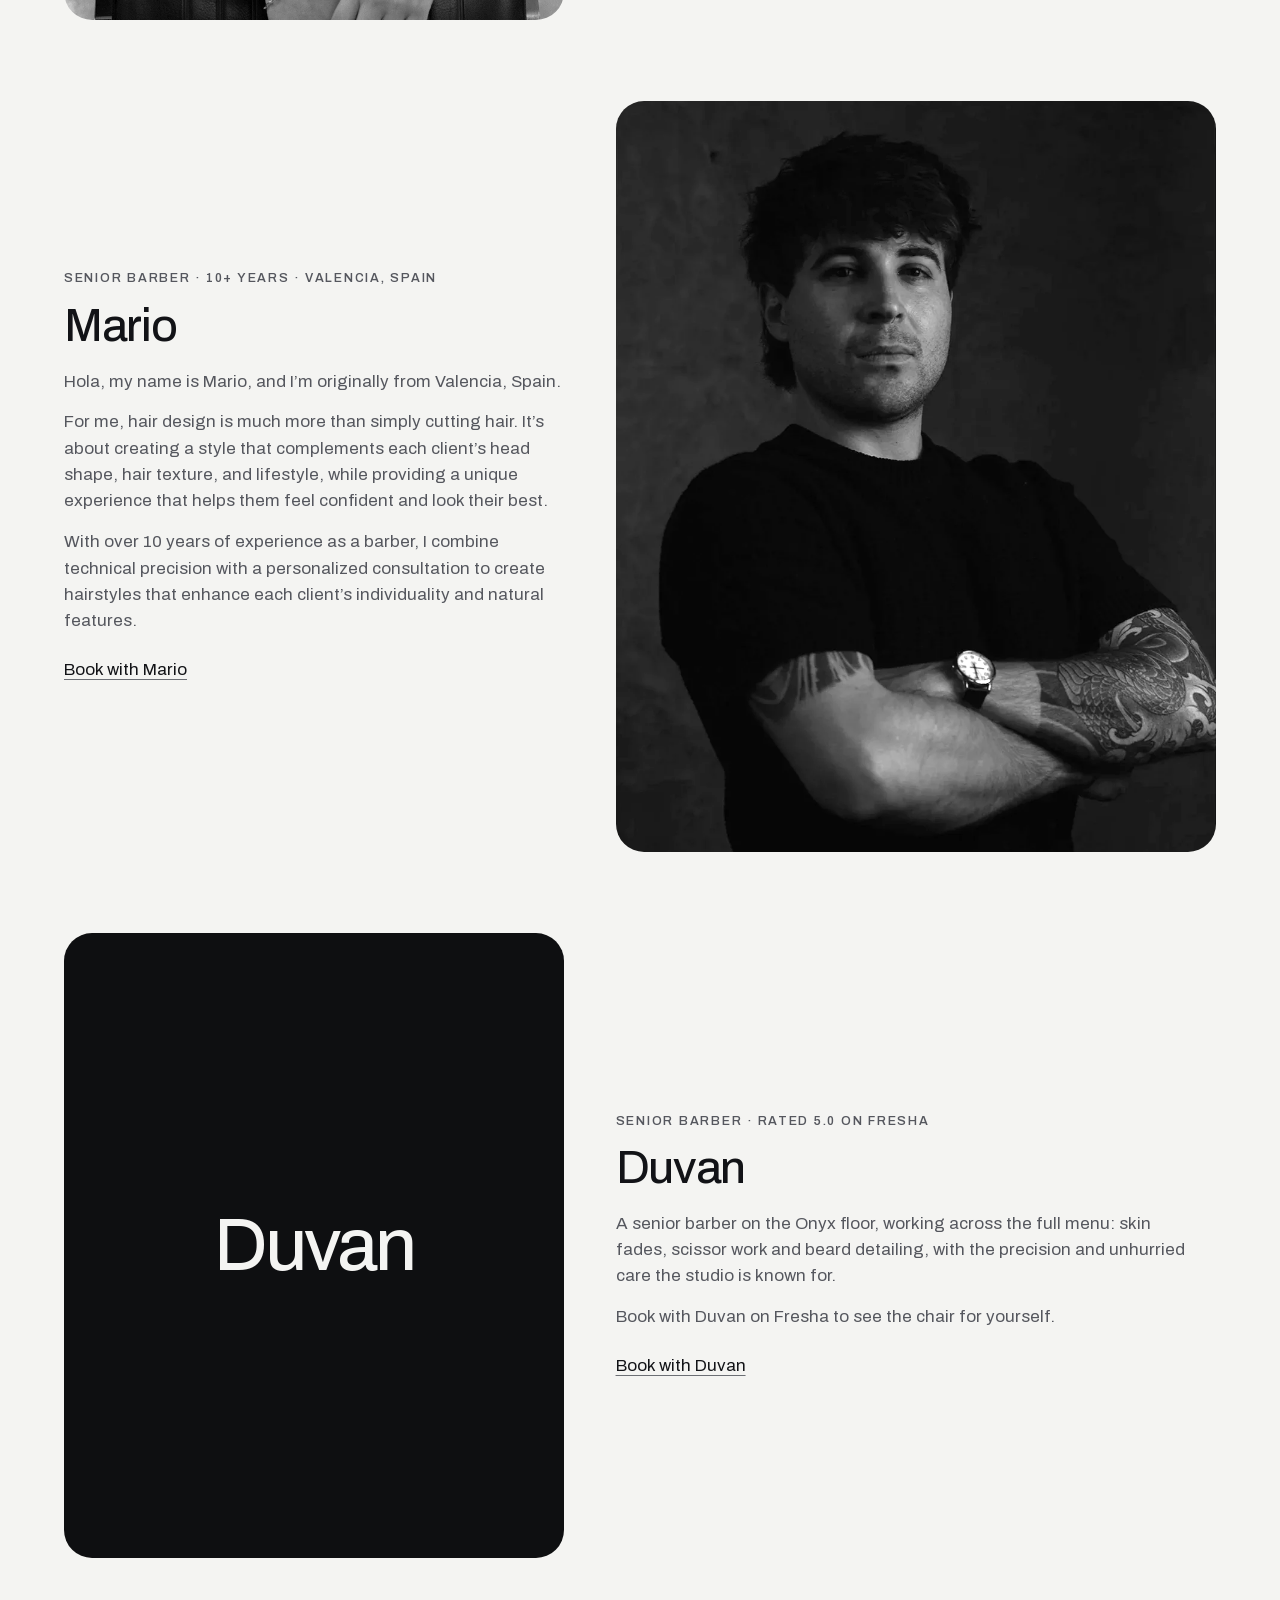
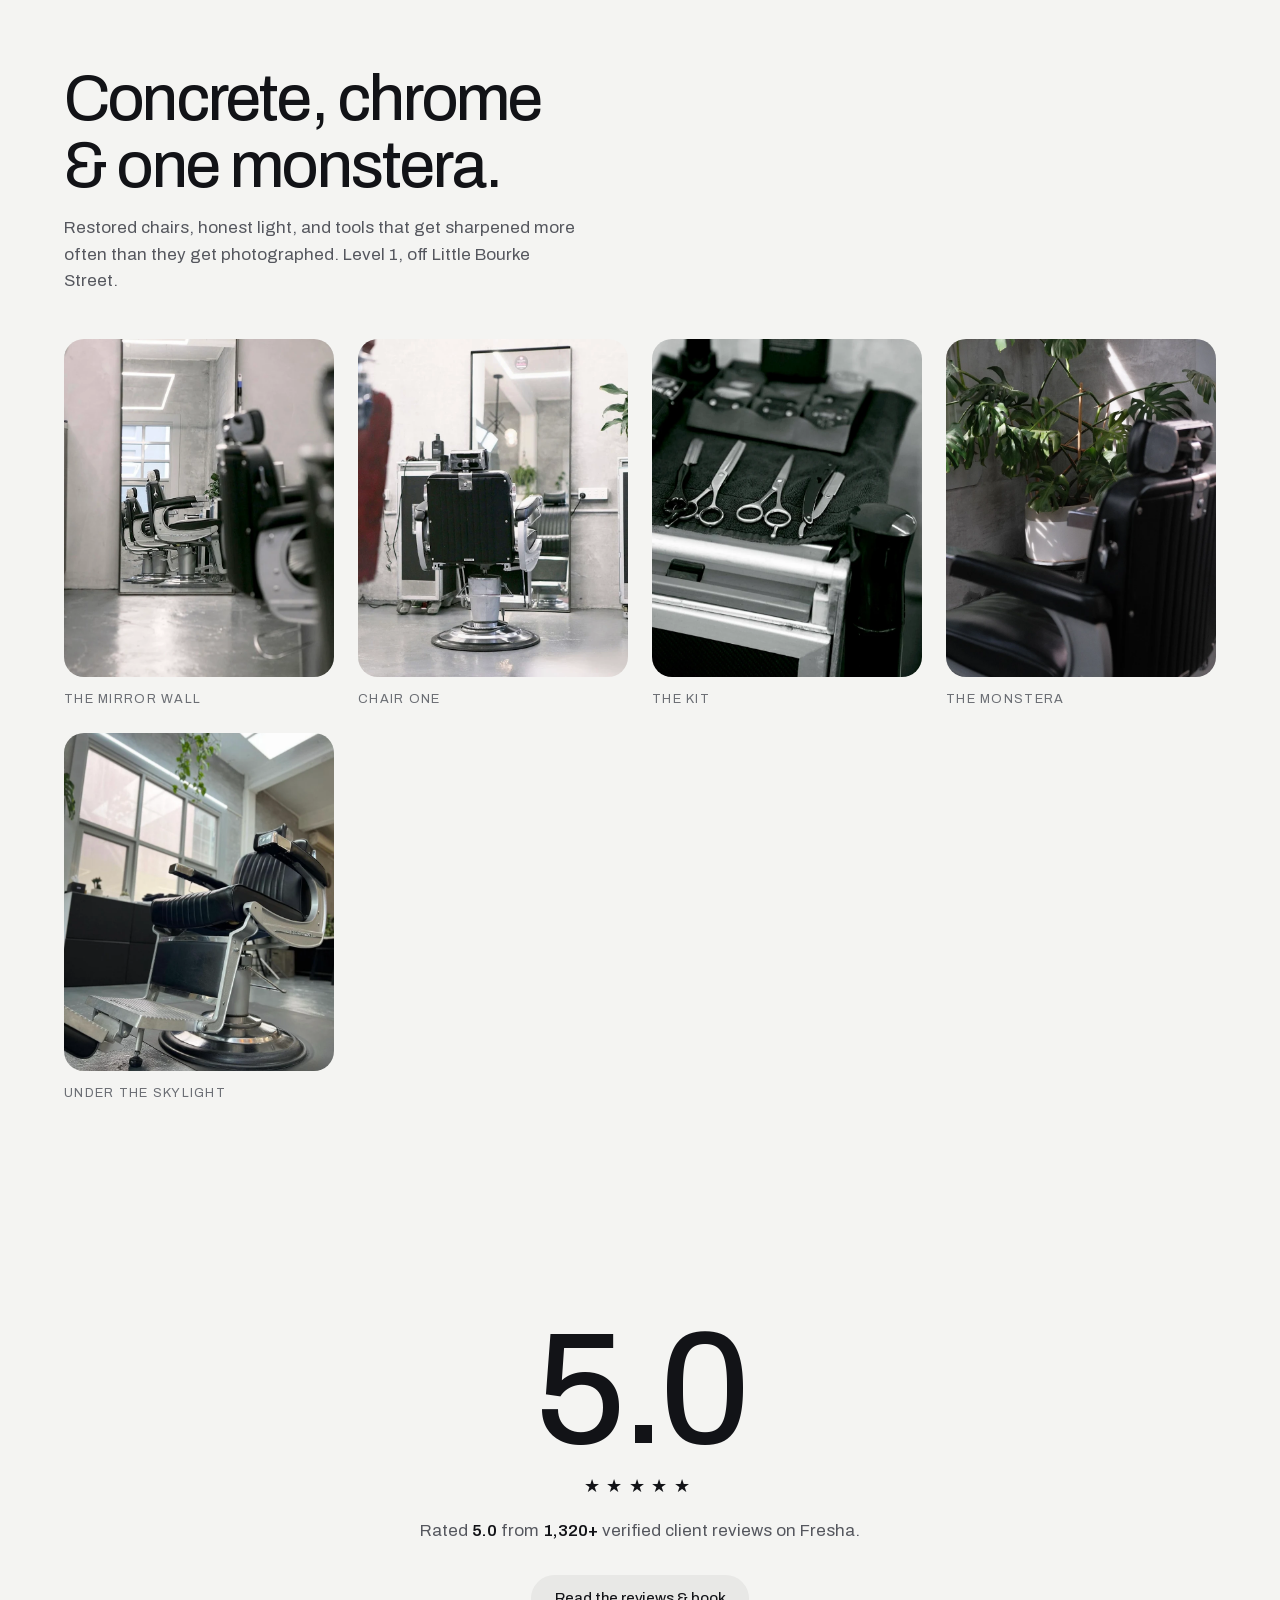
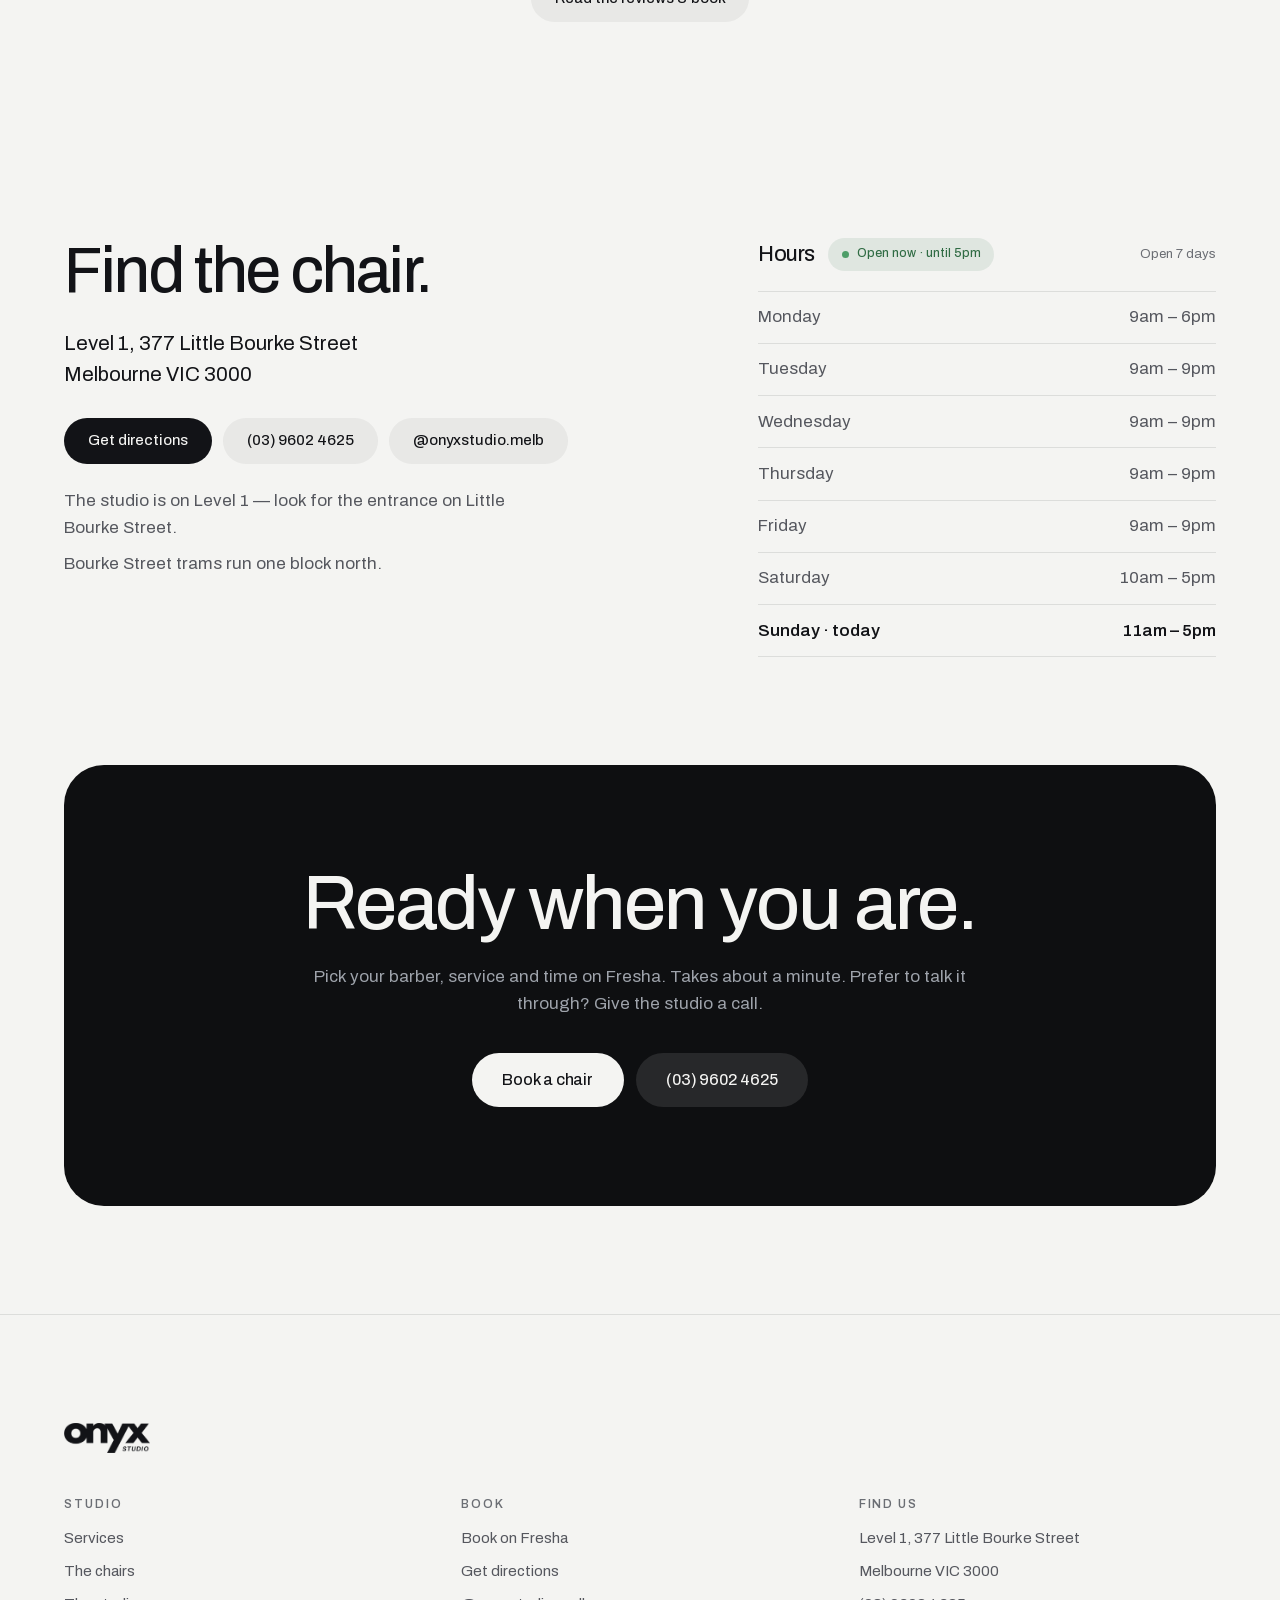
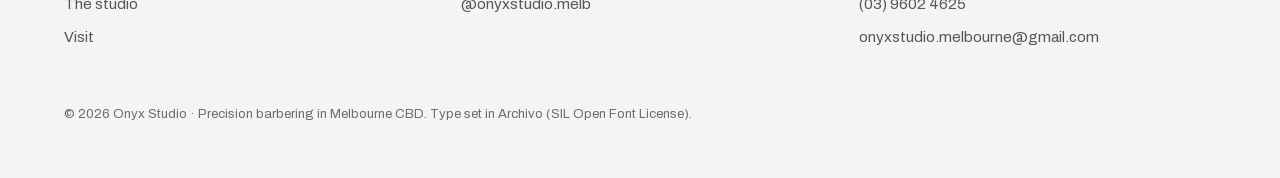
==== commit b3394e2f: "Fix: unify --concrete-warm to #f4f4f2 — eliminate last visible colour difference The --concrete-warm" ====
--- a/index.html
+++ b/index.html
@@ -30,7 +30,7 @@
   <!-- Archivo Variable, self-hosted (SIL Open Font License). No third-party
        request, so the type never blocks or flashes on a slow connection. -->
   <link rel="preload" href="fonts/archivo-latin.woff2" as="font" type="font/woff2" crossorigin>
-  <link rel="stylesheet" href="styles.css?v=32">
+  <link rel="stylesheet" href="styles.css?v=33">
 
   <script type="application/ld+json">
   {
@@ -415,8 +415,8 @@
     <span class="book-bar-proof" aria-hidden="true">★ <span data-bind="rating">5.0</span> · <span data-bind="reviewCount">1,320+</span></span>
   </a>
 
-  <script src="config.js?v=32"></script>
-  <script src="motion.js?v=32"></script>
-  <script src="script.js?v=32"></script>
+  <script src="config.js?v=33"></script>
+  <script src="motion.js?v=33"></script>
+  <script src="script.js?v=33"></script>
 </body>
 </html>
--- a/styles.css
+++ b/styles.css
@@ -28,7 +28,7 @@
 :root {
   /* --- Surfaces: the room ------------------------------------------------ */
   --concrete:      #f4f4f2;   /* the floor and the walls */
-  --concrete-warm: #f7f7f5;   /* a band, one step down */
+  --concrete-warm: #f4f4f2;   /* same as the page — one colour, no step down */
   --leather:       #0e0f11;   /* the chairs */
 
   /* --- Ink: two, as the system demands ----------------------------------- */
